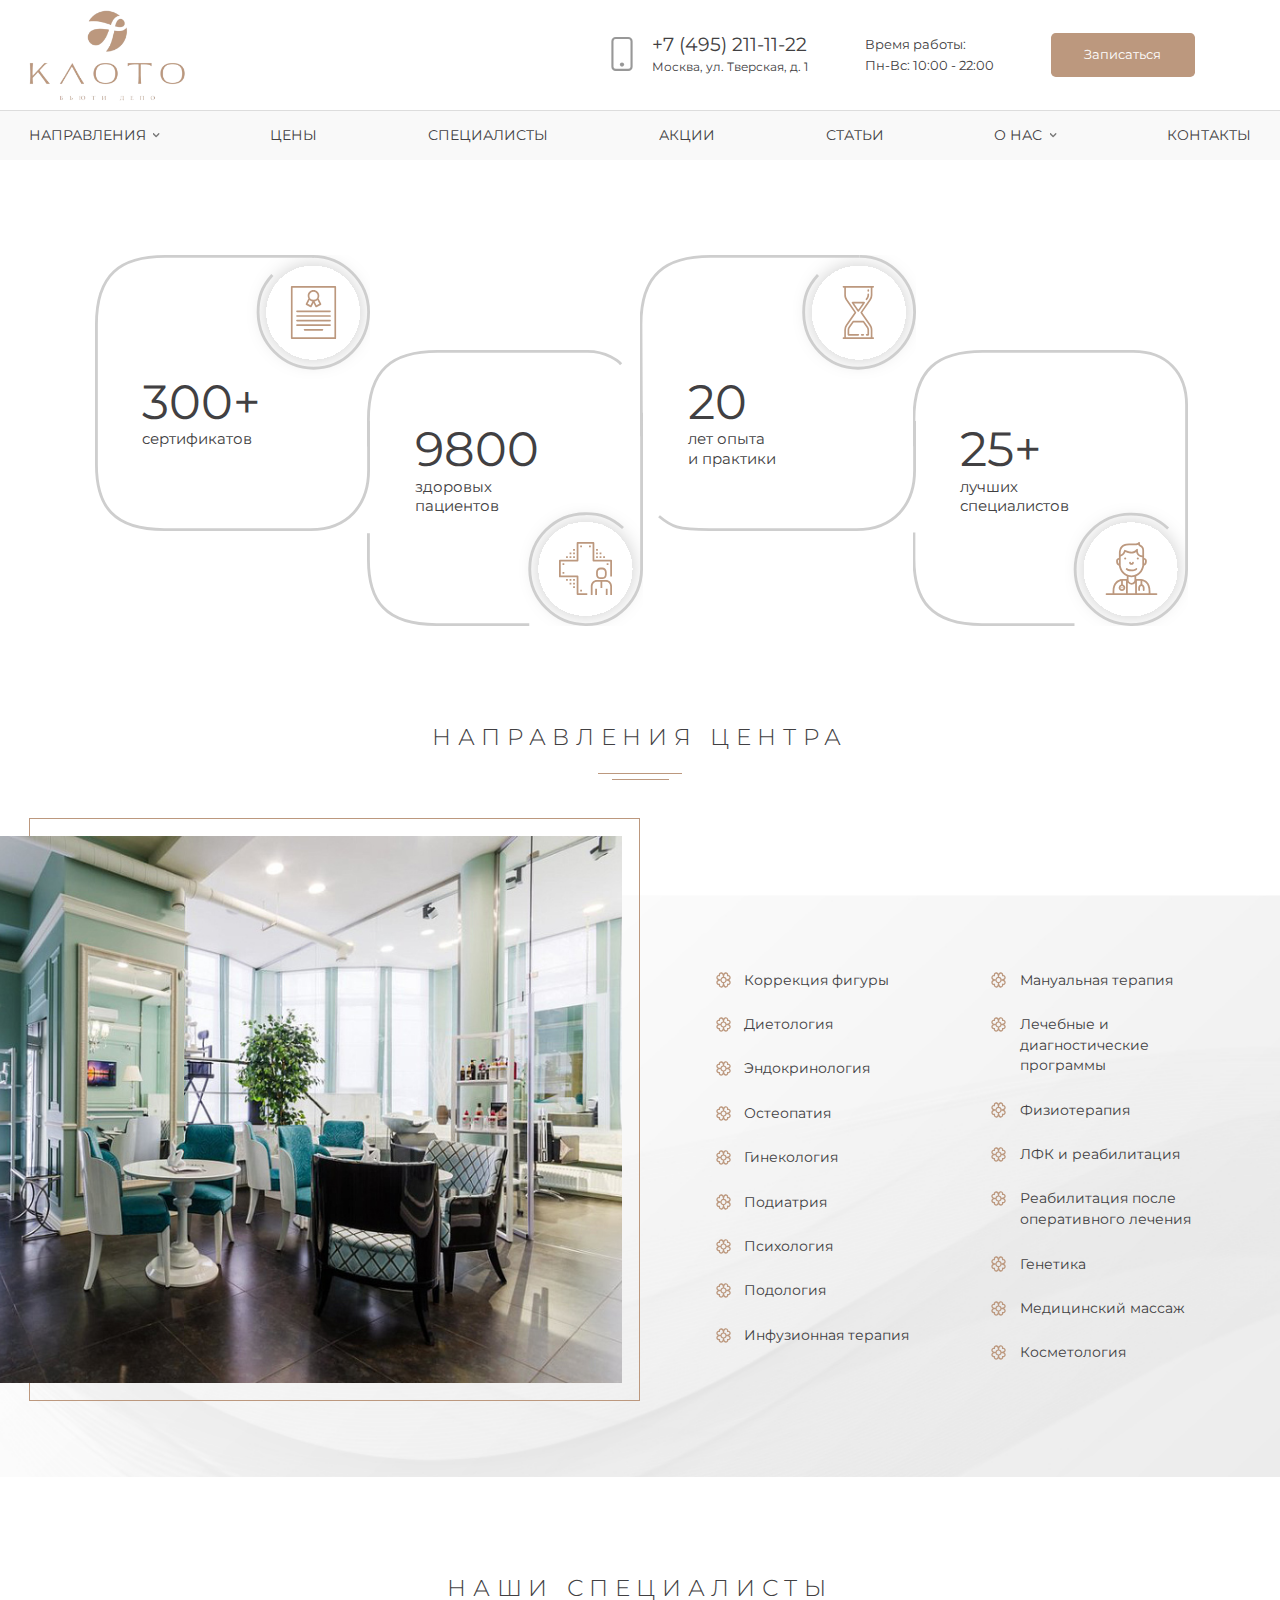
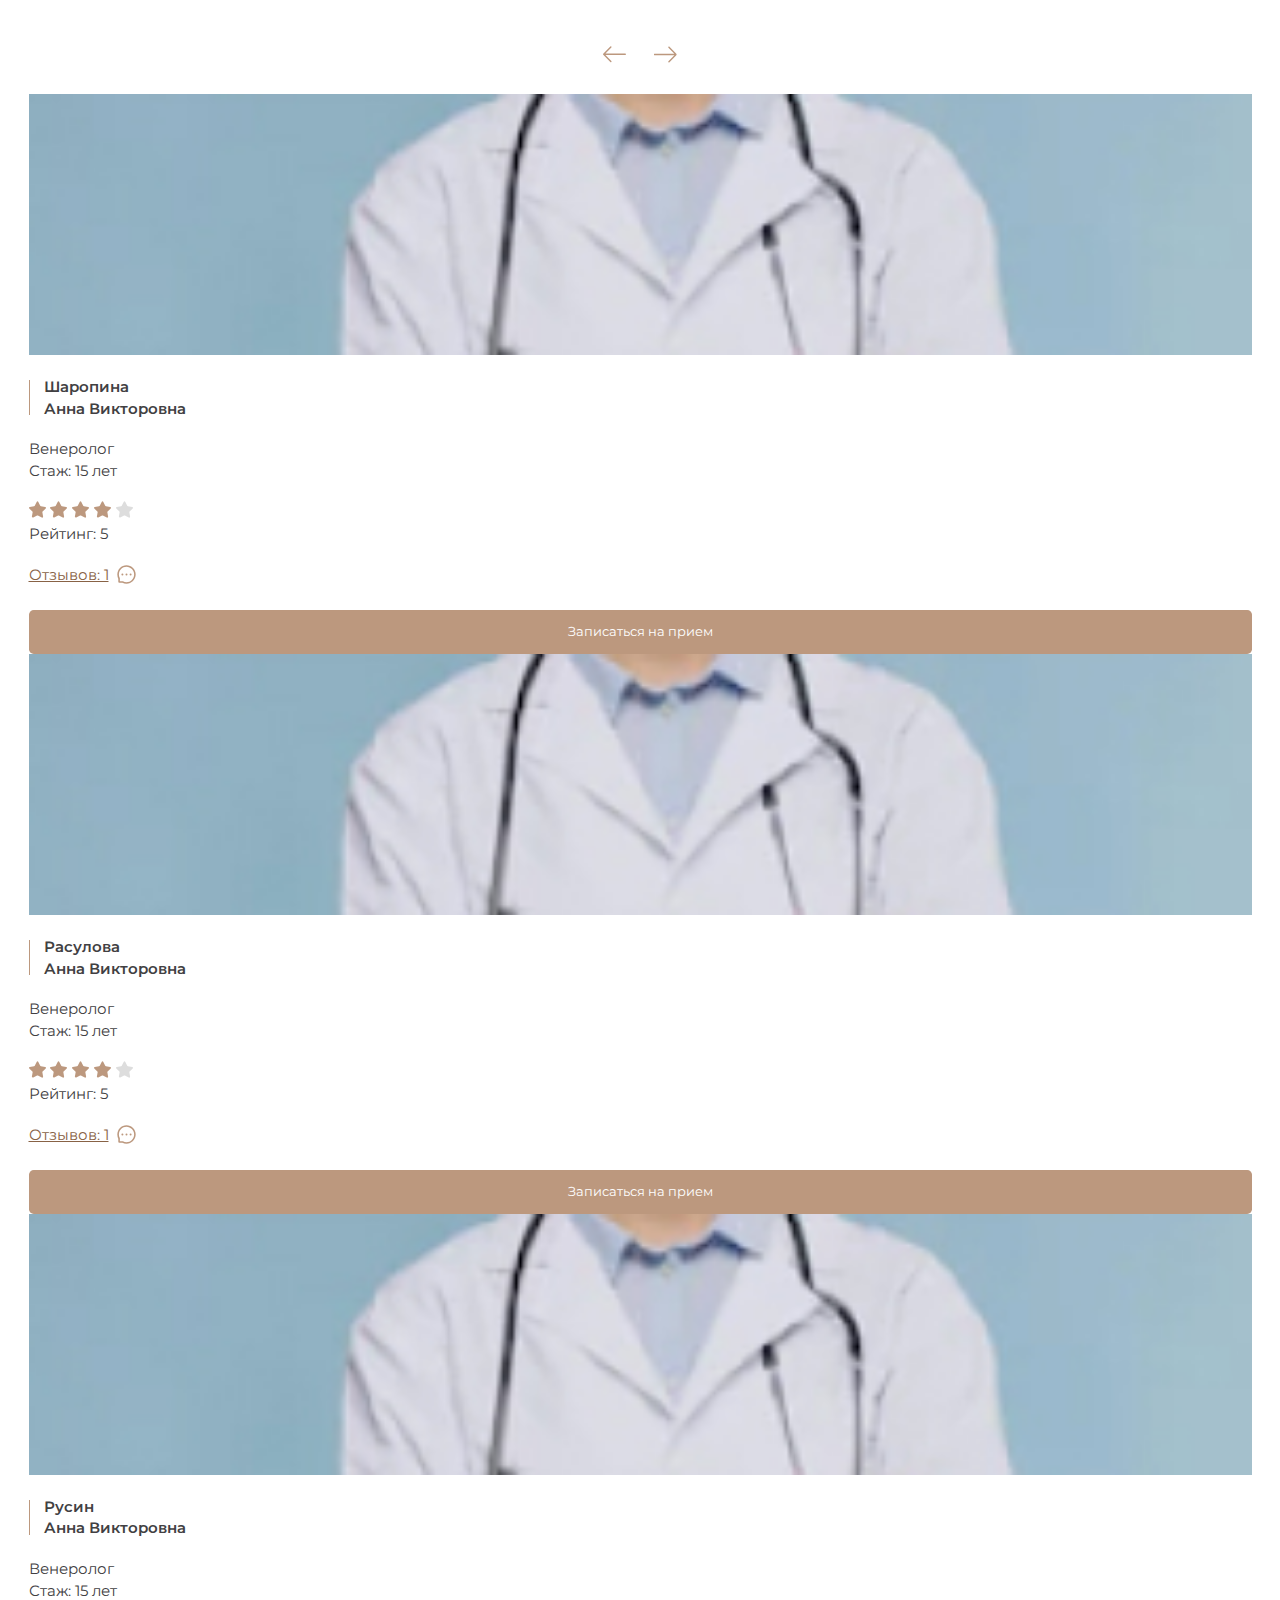
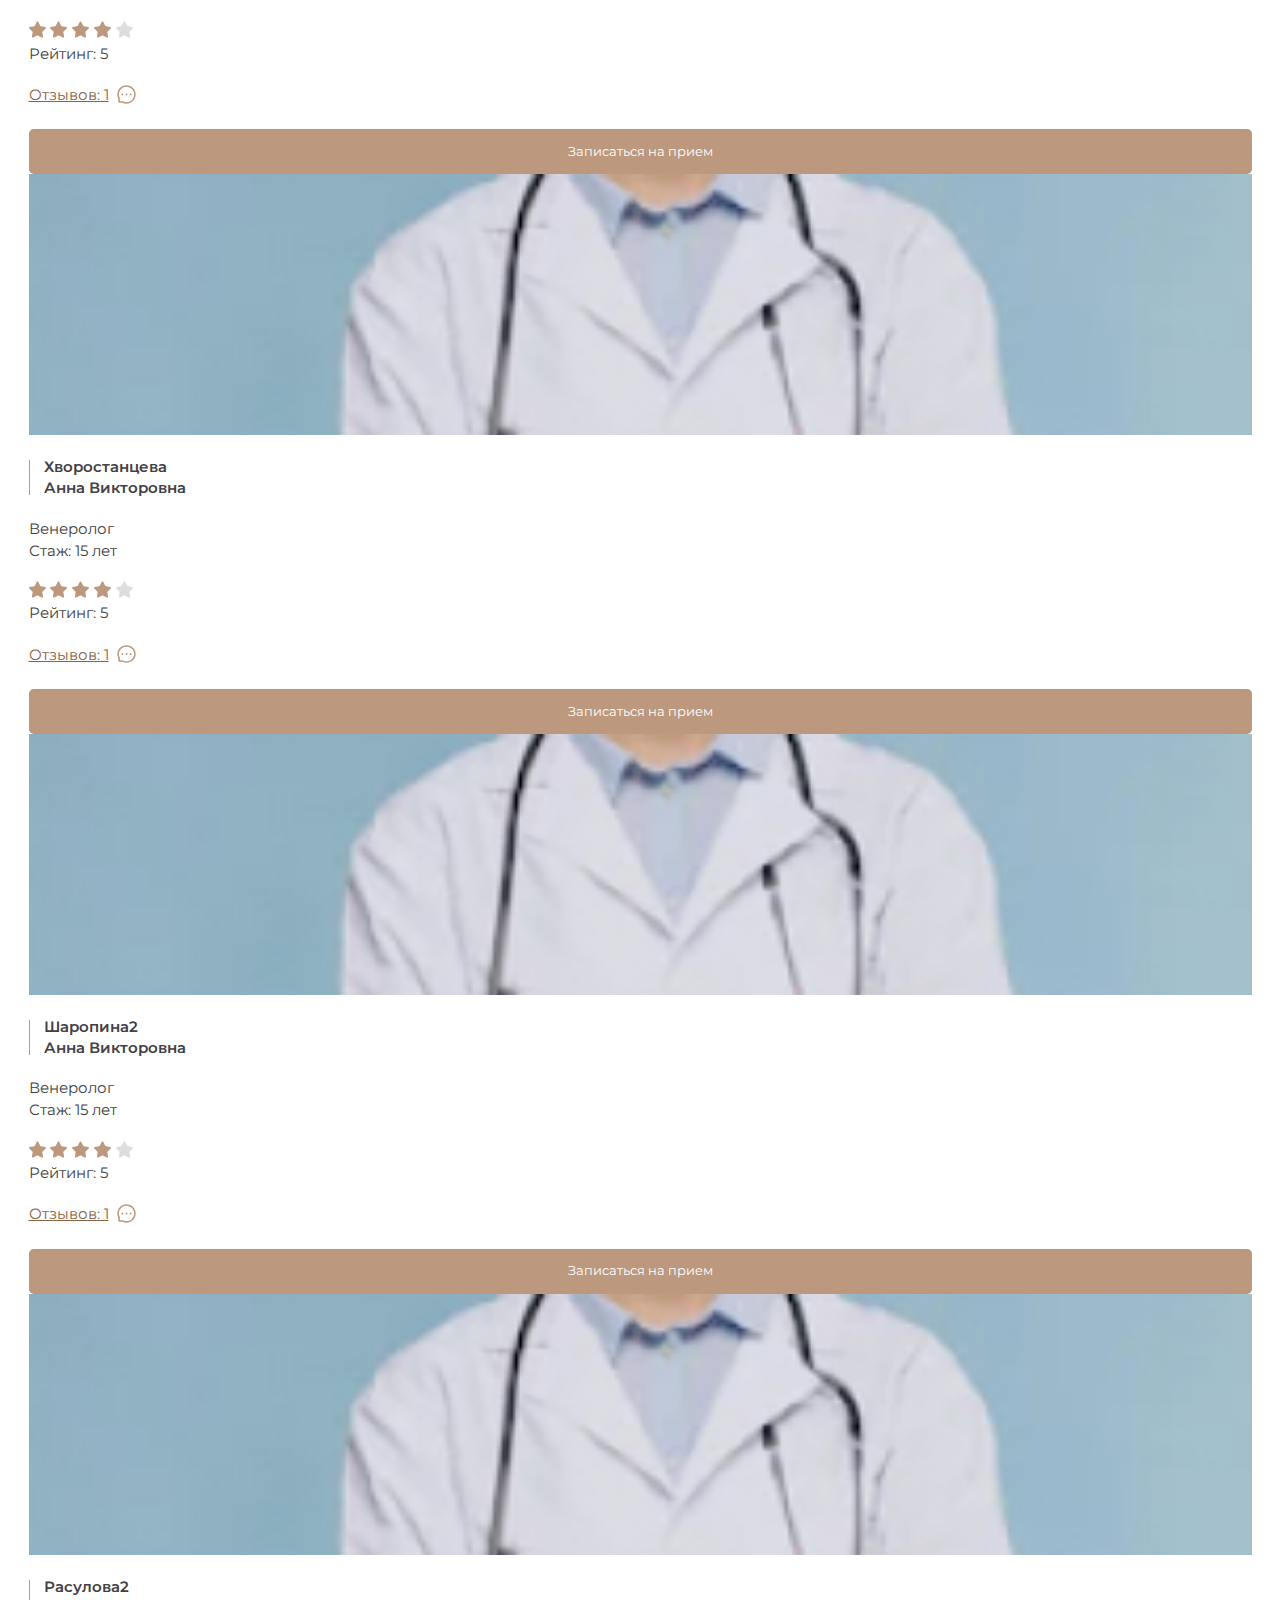
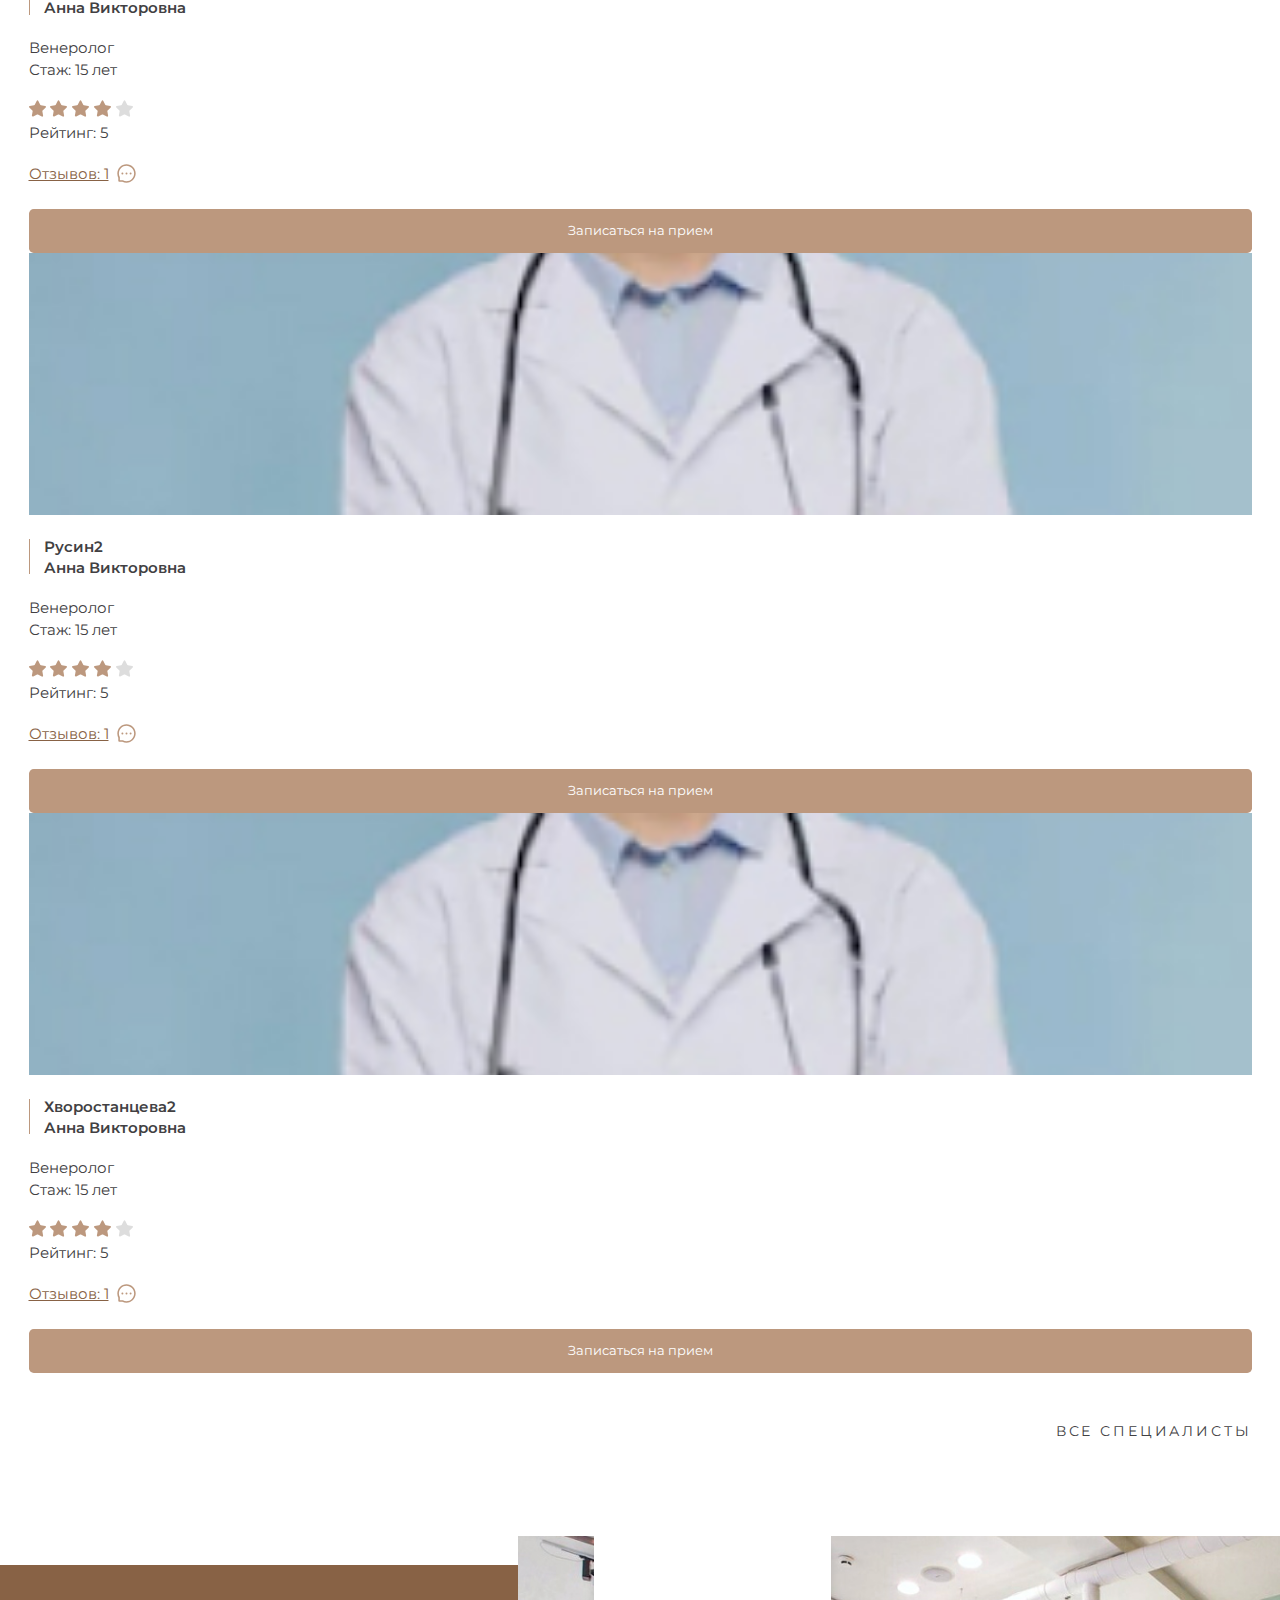
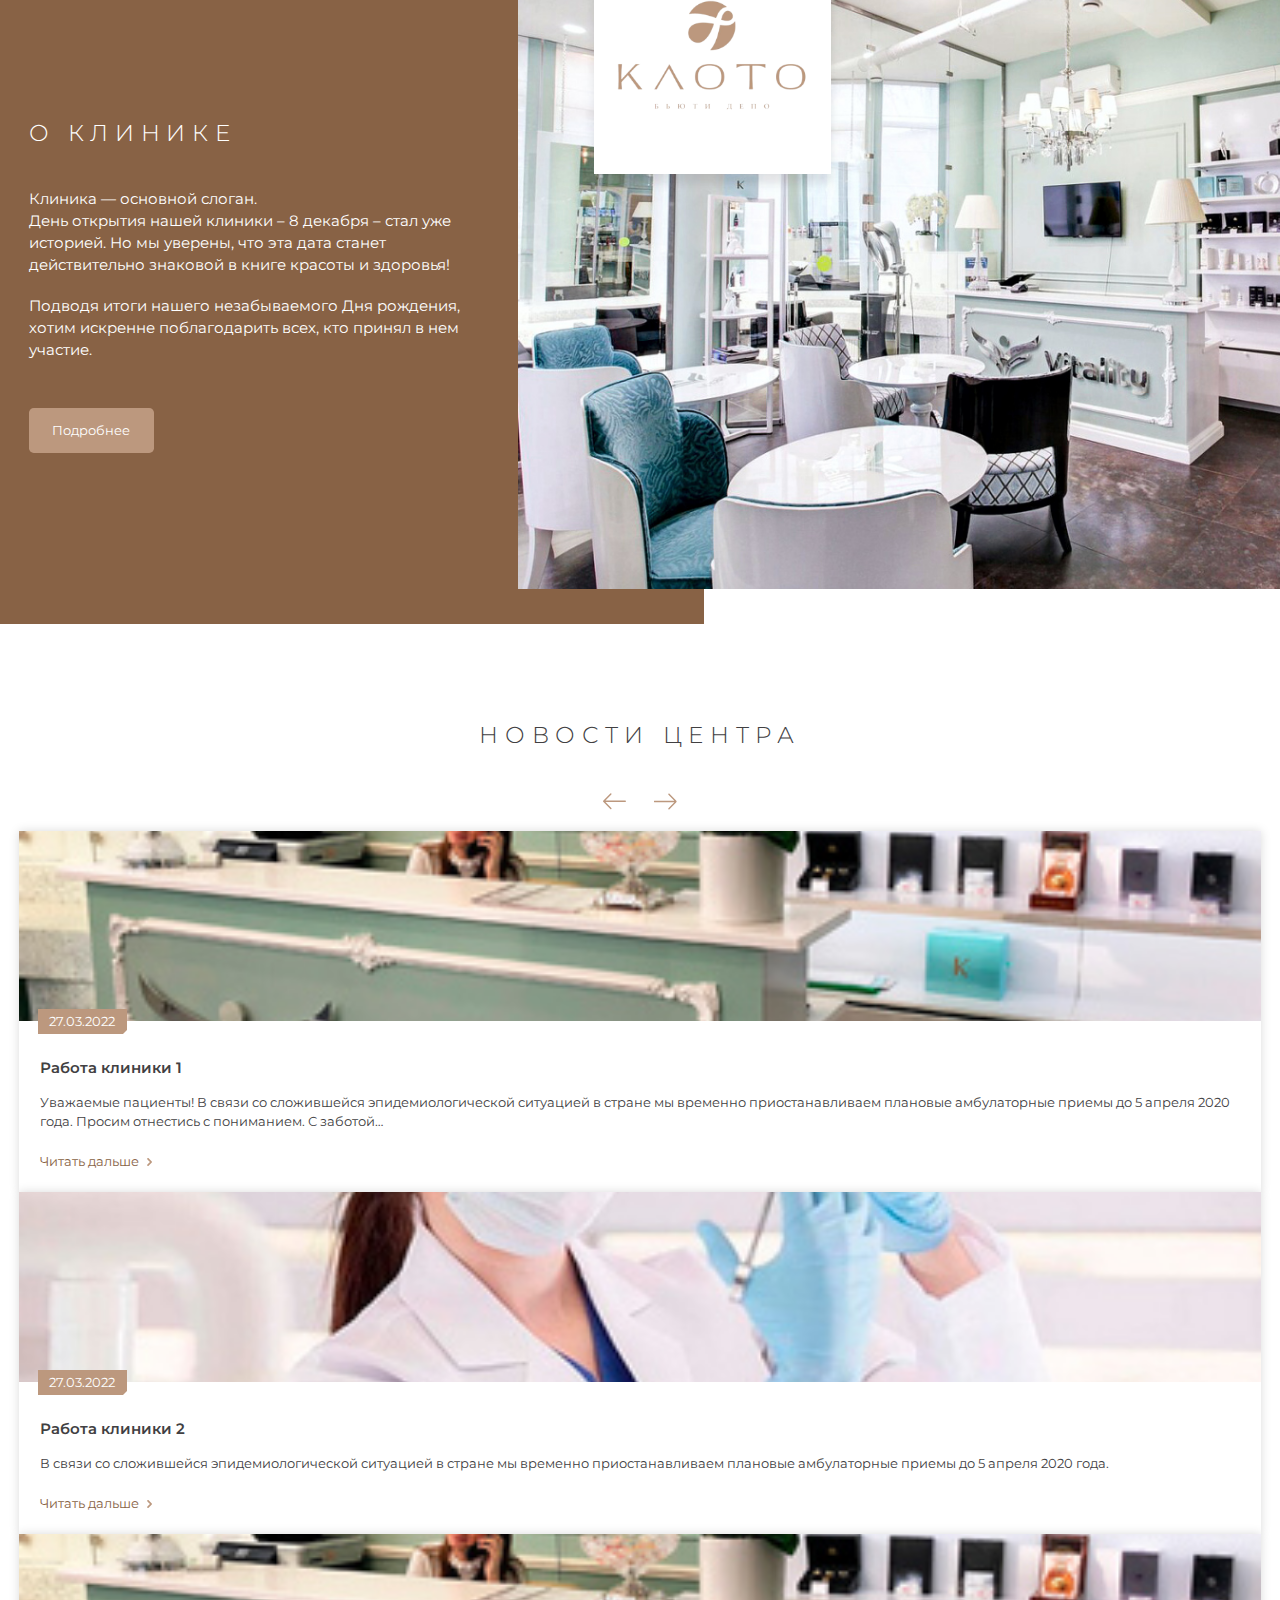
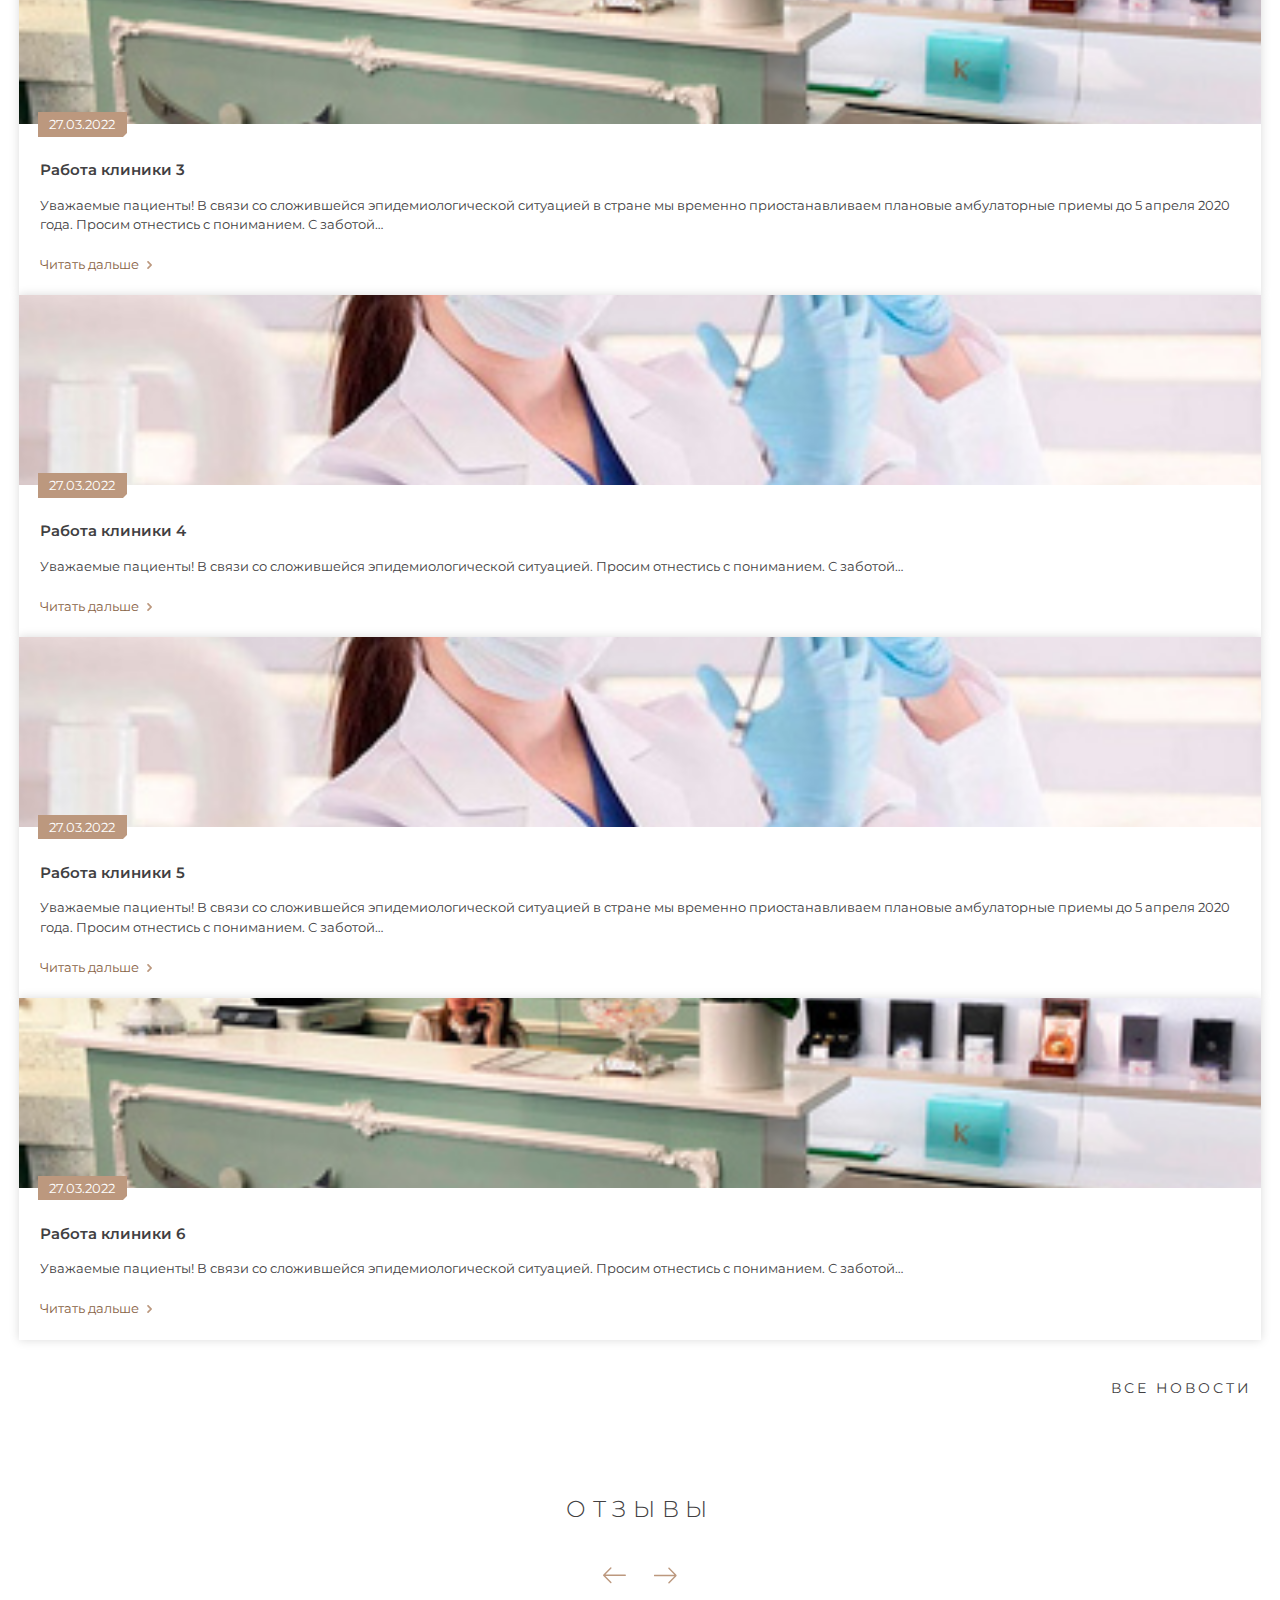
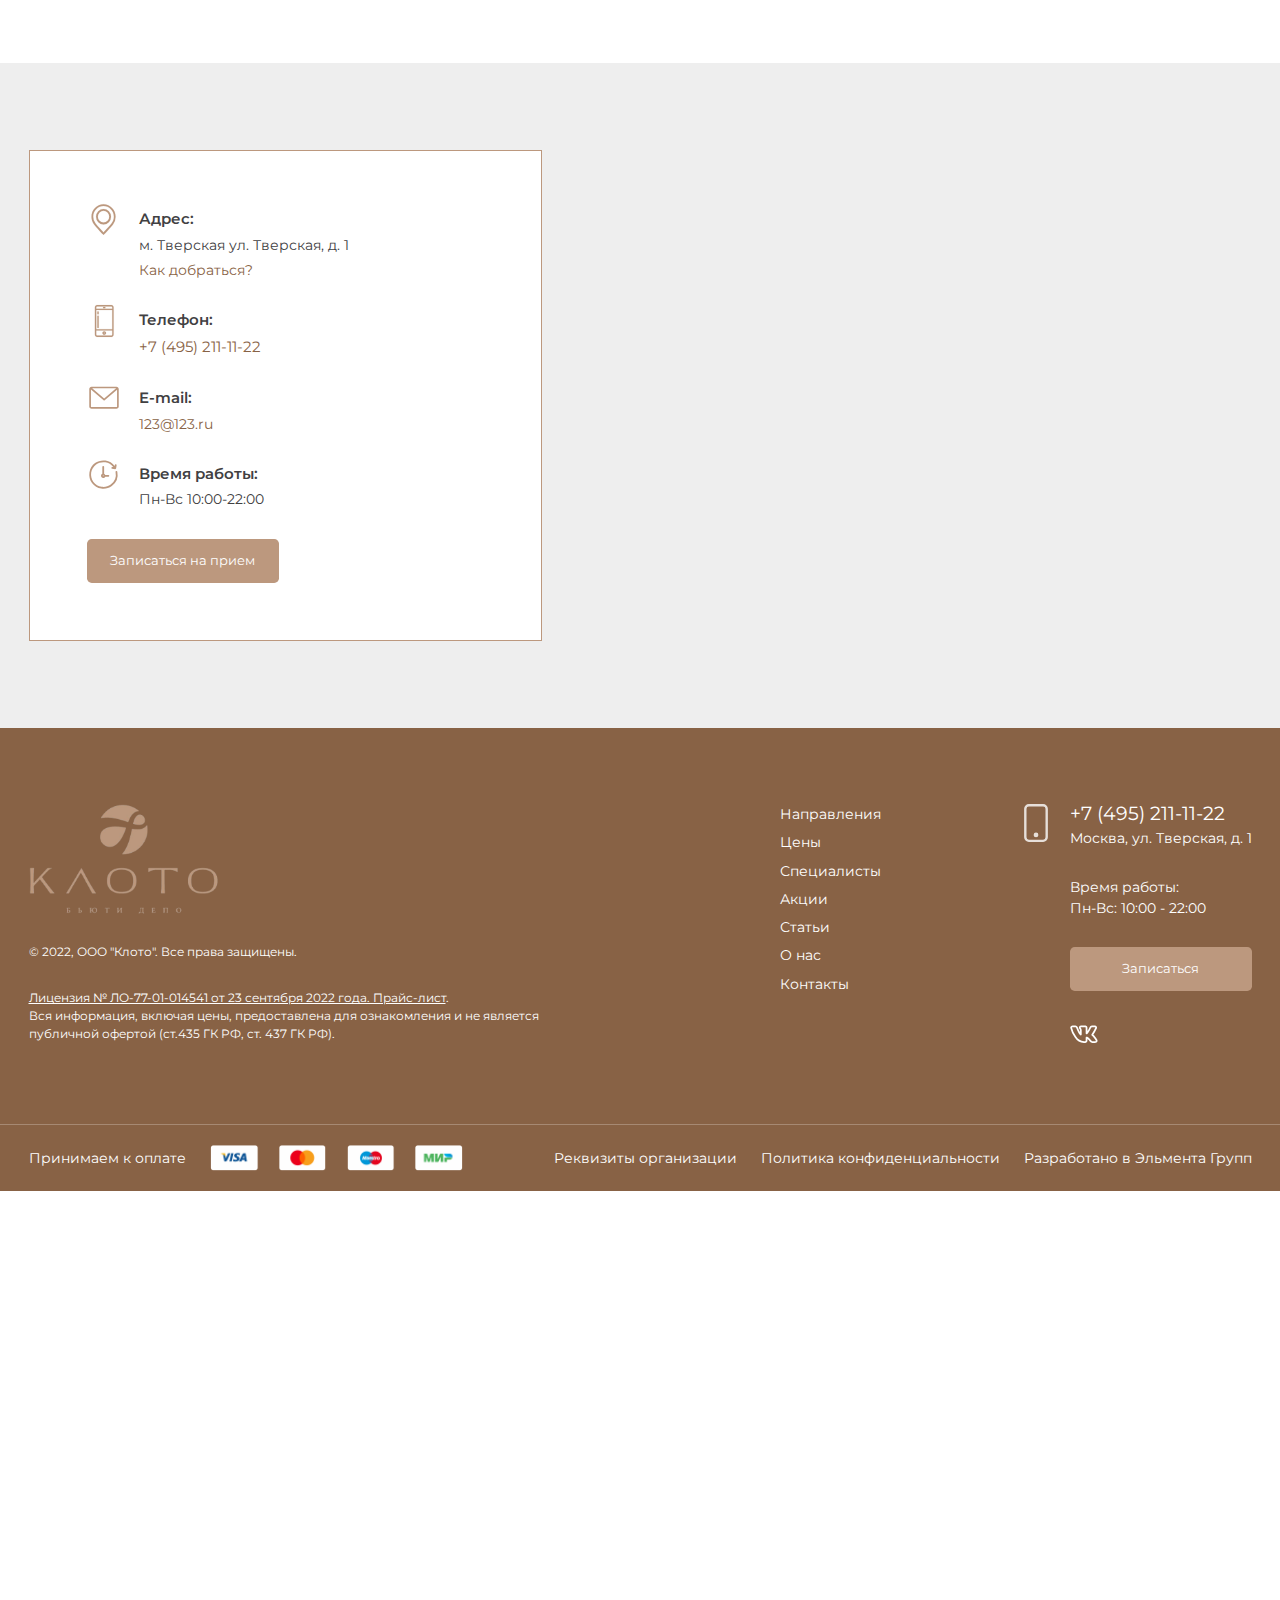
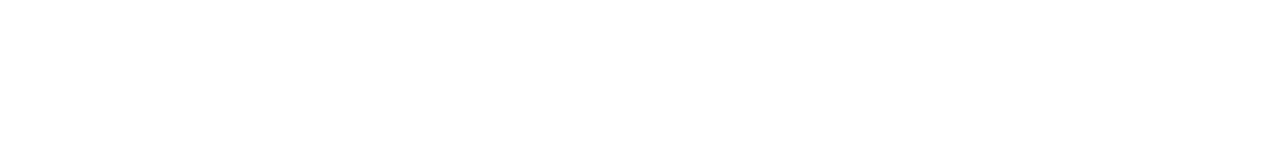
==== public/index.htm @ b140eaf2 "first commit" ====
<!DOCTYPE html>
<html lang="ru">
    <head>
        <meta charset="utf-8">
        <title>Title</title>
        <meta name="viewport" content="width=device-width, initial-scale=1.0">

        <link rel="preconnect" href="https://fonts.googleapis.com">
        <link rel="preconnect" href="https://fonts.gstatic.com" crossorigin>
        <link href="https://fonts.googleapis.com/css2?family=Montserrat:wght@300;400;500;600;700&display=swap" rel="stylesheet">

        <link rel="stylesheet" href="./css/all.css">
    </head>
    <body>


        <div class="header-block">
            <div class="container inner">
                <a href="/" class="logo">
                    <img src="./img/logo.png" alt="">
                </a>
                <div class="contacts">
                    <div class="item phone-address">
                        <div class="item-inner">
                            <div class="phone">
                                <a href="tel:+74952111122">+7 (495) 211-11-22</a>
                            </div>
                            <div class="address">Москва, ул. Тверская, д. 1</div>
                        </div>
                    </div>
                    <div class="item work-time">
                        <div class="name">Время работы:</div>
                        <div class="value">Пн-Вс: 10:00 - 22:00</div>
                    </div>
                    <div class="item order">
                        <a href="#" data-modal-link="order-form">Записаться</a>
                    </div>

                    <div class="only-mobile">
                        <a href="#" class="mobile-menu-link" data-mobile-menu-toggle>
                            <span></span>
                            <span></span>
                            <span></span>
                        </a>
                    </div>
                </div>
            </div>
        </div>


        <div class="only-mobile">
            <div class="mobile-menu">
                <a href="#" class="close" data-mobile-menu-toggle>
                    <span class="i i-close"></span>
                </a>
                <a href="#" class="logo">
                    <img src="./img/logo.png" alt="">
                </a>
                <div class="menu">
                    <ul>
                        <li class="has-dropdown">
                            <a href="#">Направления</a>
                            <ul class="services">
                                <li><a href="#">Коррекция фигуры</a></li>
                                <li><a href="#">Диетология</a></li>
                                <li><a href="#">Эндокринология</a></li>
                                <li><a href="#">Остеопатия</a></li>
                                <li><a href="#">Гинекология</a></li>
                                <li><a href="#">Подиатрия</a></li>
                                <li><a href="#">Психология</a></li>
                                <li><a href="#">Подология</a></li>
                                <li><a href="#">Инфузионная терапия</a></li>
                                <li><a href="#">Мануальная терапия</a></li>
                                <li><a href="#">Лечебные и диагностические программы</a></li>
                                <li><a href="#">Физиотерапия</a></li>
                                <li><a href="#">ЛФК и реабилитация</a></li>
                                <li><a href="#">Реабилитация после оперативного лечения</a></li>
                                <li><a href="#">Генетика</a></li>
                                <li><a href="#">Медицинский массаж</a></li>
                                <li><a href="#">Косметология</a></li>
                            </ul>
                        </li>
                        <li><a href="#">Цены</a></li>
                        <li><a href="#">Специалисты</a></li>
                        <li><a href="#">Акции</a></li>
                        <li><a href="#">Статьи</a></li>
                        <li class="has-dropdown">
                            <a href="#">О нас</a>
                            <ul>
                                <li><a href="#">Новости</a></li>
                                <li><a href="#">Отзывы</a></li>
                            </ul>
                        </li>
                        <li><a href="#">Контакты</a></li>
                    </ul>
                </div>
                <div class="contacts">
                    <div class="item phone-address">
                        <div class="item-inner">
                            <div class="phone">
                                <a href="tel:+74952111122">+7 (495) 211-11-22</a>
                            </div>
                            <div class="address">Москва, ул. Тверская, д. 1</div>
                        </div>
                    </div>
                    <div class="item work-time">
                        <div class="name">Время работы:</div>
                        <div class="value">Пн-Вс: 10:00 - 22:00</div>
                    </div>
                </div>
            </div>
        </div>


        <div class="menu-block">
            <div class="container inner">
                <div class="menu">
                    <ul>
                        <li class="has-dropdown">
                            <a href="#">Направления</a>
                            <ul class="services">
                                <li><a href="#">Коррекция фигуры</a></li>
                                <li><a href="#">Диетология</a></li>
                                <li><a href="#">Эндокринология</a></li>
                                <li><a href="#">Остеопатия</a></li>
                                <li><a href="#">Гинекология</a></li>
                                <li><a href="#">Подиатрия</a></li>
                                <li><a href="#">Психология</a></li>
                                <li><a href="#">Подология</a></li>
                                <li><a href="#">Инфузионная терапия</a></li>
                                <li><a href="#">Мануальная терапия</a></li>
                                <li><a href="#">Лечебные и диагностические программы</a></li>
                                <li><a href="#">Физиотерапия</a></li>
                                <li><a href="#">ЛФК и реабилитация</a></li>
                                <li><a href="#">Реабилитация после оперативного лечения</a></li>
                                <li><a href="#">Генетика</a></li>
                                <li><a href="#">Медицинский массаж</a></li>
                                <li><a href="#">Косметология</a></li>
                            </ul>
                        </li>
                        <li><a href="#">Цены</a></li>
                        <li><a href="#">Специалисты</a></li>
                        <li><a href="#">Акции</a></li>
                        <li><a href="#">Статьи</a></li>
                        <li class="has-dropdown">
                            <a href="#">О нас</a>
                            <ul>
                                <li><a href="#">Новости</a></li>
                                <li><a href="#">Отзывы</a></li>
                            </ul>
                        </li>
                        <li><a href="#">Контакты</a></li>
                    </ul>
                </div>
            </div>
        </div>


        <div class="slider-block">
            <div class="owl-carousel">
                <div class="item">
                    <div class="inner container">
                        <div class="info">
                            <div class="name">Остеопатия - путь к здоровью</div>
                            <div class="text">
                                В нашей клинике работают опытные остеопаты, которые помогут вам вновь обрести здоровье.
                            </div>
                            <div class="more">
                                <a href="#" class="button">Подробнее</a>
                            </div>
                        </div>
                    </div>
                    <div class="img">
                        <img src="./img/slide1.jpg" alt="">
                    </div>
                </div>
                <div class="item">
                    <div class="inner container">
                        <div class="info">
                            <div class="name">Detox</div>
                            <div class="text">
                                Мы используем новые техники и методики, чтобы восстановить естественные
                                способности кожи к регенерации, устранить признаки старения или удалить излишки
                                жира без операции.
                            </div>
                            <div class="more">
                                <a href="#" class="button">Подробнее</a>
                            </div>
                        </div>
                    </div>
                    <div class="img">
                        <img src="./img/slide2.jpg" alt="">
                    </div>
                </div>
                <div class="item">
                    <div class="inner container">
                        <div class="info">
                            <div class="name">Подология</div>
                            <div class="text">
                                Специалисты-подологи Vitality обладают фундаментальными знаниями анатомии и
                                физиологии стопы, владеют аппаратными, ортопедическими и медикаментозными
                                методиками и способны не только объяснить причину заболевания, но и
                                эффективно избавить от него.
                            </div>
                            <div class="more">
                                <a href="#" class="button">Подробнее</a>
                            </div>
                        </div>
                    </div>
                    <div class="img">
                        <img src="./img/slide3.jpg" alt="">
                    </div>
                </div>
            </div>
        </div>


        <div class="statistic-block block">
            <div class="inner container">
                <div class="items">
                    <div class="item">
                        <div class="icon">
                            <div class="i i-certificate"></div>
                        </div>
                        <div class="info">
                            <div class="value">300+</div>
                            <div class="name">cертификатов</div>
                        </div>
                    </div>
                    <div class="item">
                        <div class="icon">
                            <div class="i i-health"></div>
                        </div>
                        <div class="info">
                            <div class="value">9800</div>
                            <div class="name">здоровых<br>пациентов</div>
                        </div>
                    </div>
                    <div class="item">
                        <div class="icon">
                            <div class="i i-clock"></div>
                        </div>
                        <div class="info">
                            <div class="value">20</div>
                            <div class="name">лет опыта<br>и практики</div>
                        </div>
                    </div>
                    <div class="item">
                        <div class="icon">
                            <div class="i i-doctor"></div>
                        </div>
                        <div class="info">
                            <div class="value">25+</div>
                            <div class="name">лучших<br>специалистов</div>
                        </div>
                    </div>
                </div>
            </div>
        </div>


        <div class="directions-block block">
            <div class="container">
                <div class="block-title">НАПРАВЛЕНИЯ ЦЕНТРА</div>
            </div>
            <div class="block-content">
                <div class="container inner">
                    <div class="img">
                        <img src="./img/directions.jpg" alt="">
                    </div>
                    <div class="items">
                        <ul class="ul-list-directions">
                            <li><a href="#">Коррекция фигуры</a></li>
                            <li><a href="#">Диетология</a></li>
                            <li><a href="#">Эндокринология</a></li>
                            <li><a href="#">Остеопатия</a></li>
                            <li><a href="#">Гинекология</a></li>
                            <li><a href="#">Подиатрия</a></li>
                            <li><a href="#">Психология</a></li>
                            <li><a href="#">Подология</a></li>
                            <li><a href="#">Инфузионная терапия</a></li>
                            <li><a href="#">Мануальная терапия</a></li>
                            <li><a href="#">Лечебные и диагностические программы</a></li>
                            <li><a href="#">Физиотерапия</a></li>
                            <li><a href="#">ЛФК и реабилитация</a></li>
                            <li><a href="#">Реабилитация после оперативного лечения</a></li>
                            <li><a href="#">Генетика</a></li>
                            <li><a href="#">Медицинский массаж</a></li>
                            <li><a href="#">Косметология</a></li>
                        </ul>
                    </div>
                </div>
            </div>
        </div>


        <div class="doctors-block block" data-block>
            <div class="container">
                <div class="block-title no-lines">НАШИ СПЕЦИАЛИСТЫ</div>

                <div class="carousel-nav">
                    <a href="#" class="prev"></a>
                    <a href="#" class="next"></a>
                </div>

                <div class="doctors-grid owl-carousel">
                    <div class="doctors-grid-item">
                        <div class="img">
                            <img src="./img/doctor.jpg" alt="">
                        </div>
                        <div class="name">
                            <a href="#">
                                Шаропина <br>
                                Анна Викторовна
                            </a>
                        </div>
                        <div class="work">Венеролог</div>
                        <div class="experience">Стаж: 15 лет</div>
                        <div class="stars">
                            <div class="i i-star"></div>
                            <div class="i i-star"></div>
                            <div class="i i-star"></div>
                            <div class="i i-star"></div>
                            <div class="i i-star-grey"></div>
                        </div>
                        <div class="rating">Рейтинг: 5</div>
                        <div class="reviews">
                            <a href="#">Отзывов: 1</a>
                        </div>
                        <div class="order">
                            <a href="#"
                               class="button"
                               data-modal-link="order-form"
                            >Записаться на прием</a>
                        </div>
                    </div>
                    <div class="doctors-grid-item">
                        <div class="img">
                            <img src="./img/doctor.jpg" alt="">
                        </div>
                        <div class="name">
                            <a href="#">
                                Расулова <br>
                                Анна Викторовна
                            </a>
                        </div>
                        <div class="work">Венеролог</div>
                        <div class="experience">Стаж: 15 лет</div>
                        <div class="stars">
                            <div class="i i-star"></div>
                            <div class="i i-star"></div>
                            <div class="i i-star"></div>
                            <div class="i i-star"></div>
                            <div class="i i-star-grey"></div>
                        </div>
                        <div class="rating">Рейтинг: 5</div>
                        <div class="reviews">
                            <a href="#">Отзывов: 1</a>
                        </div>
                        <div class="order">
                            <a href="#"
                               class="button"
                               data-modal-link="order-form"
                            >Записаться на прием</a>
                        </div>
                    </div>
                    <div class="doctors-grid-item">
                        <div class="img">
                            <img src="./img/doctor.jpg" alt="">
                        </div>
                        <div class="name">
                            <a href="#">
                                Русин <br>
                                Анна Викторовна
                            </a>
                        </div>
                        <div class="work">Венеролог</div>
                        <div class="experience">Стаж: 15 лет</div>
                        <div class="stars">
                            <div class="i i-star"></div>
                            <div class="i i-star"></div>
                            <div class="i i-star"></div>
                            <div class="i i-star"></div>
                            <div class="i i-star-grey"></div>
                        </div>
                        <div class="rating">Рейтинг: 5</div>
                        <div class="reviews">
                            <a href="#">Отзывов: 1</a>
                        </div>
                        <div class="order">
                            <a href="#"
                               class="button"
                               data-modal-link="order-form"
                            >Записаться на прием</a>
                        </div>
                    </div>
                    <div class="doctors-grid-item">
                        <div class="img">
                            <img src="./img/doctor.jpg" alt="">
                        </div>
                        <div class="name">
                            <a href="#">
                                Хворостанцева <br>
                                Анна Викторовна
                            </a>
                        </div>
                        <div class="work">Венеролог</div>
                        <div class="experience">Стаж: 15 лет</div>
                        <div class="stars">
                            <div class="i i-star"></div>
                            <div class="i i-star"></div>
                            <div class="i i-star"></div>
                            <div class="i i-star"></div>
                            <div class="i i-star-grey"></div>
                        </div>
                        <div class="rating">Рейтинг: 5</div>
                        <div class="reviews">
                            <a href="#">Отзывов: 1</a>
                        </div>
                        <div class="order">
                            <a href="#"
                               class="button"
                               data-modal-link="order-form"
                            >Записаться на прием</a>
                        </div>
                    </div>
                    <div class="doctors-grid-item">
                        <div class="img">
                            <img src="./img/doctor.jpg" alt="">
                        </div>
                        <div class="name">
                            <a href="#">
                                Шаропина2 <br>
                                Анна Викторовна
                            </a>
                        </div>
                        <div class="work">Венеролог</div>
                        <div class="experience">Стаж: 15 лет</div>
                        <div class="stars">
                            <div class="i i-star"></div>
                            <div class="i i-star"></div>
                            <div class="i i-star"></div>
                            <div class="i i-star"></div>
                            <div class="i i-star-grey"></div>
                        </div>
                        <div class="rating">Рейтинг: 5</div>
                        <div class="reviews">
                            <a href="#">Отзывов: 1</a>
                        </div>
                        <div class="order">
                            <a href="#"
                               class="button"
                               data-modal-link="order-form"
                            >Записаться на прием</a>
                        </div>
                    </div>
                    <div class="doctors-grid-item">
                        <div class="img">
                            <img src="./img/doctor.jpg" alt="">
                        </div>
                        <div class="name">
                            <a href="#">
                                Расулова2 <br>
                                Анна Викторовна
                            </a>
                        </div>
                        <div class="work">Венеролог</div>
                        <div class="experience">Стаж: 15 лет</div>
                        <div class="stars">
                            <div class="i i-star"></div>
                            <div class="i i-star"></div>
                            <div class="i i-star"></div>
                            <div class="i i-star"></div>
                            <div class="i i-star-grey"></div>
                        </div>
                        <div class="rating">Рейтинг: 5</div>
                        <div class="reviews">
                            <a href="#">Отзывов: 1</a>
                        </div>
                        <div class="order">
                            <a href="#"
                               class="button"
                               data-modal-link="order-form"
                            >Записаться на прием</a>
                        </div>
                    </div>
                    <div class="doctors-grid-item">
                        <div class="img">
                            <img src="./img/doctor.jpg" alt="">
                        </div>
                        <div class="name">
                            <a href="#">
                                Русин2 <br>
                                Анна Викторовна
                            </a>
                        </div>
                        <div class="work">Венеролог</div>
                        <div class="experience">Стаж: 15 лет</div>
                        <div class="stars">
                            <div class="i i-star"></div>
                            <div class="i i-star"></div>
                            <div class="i i-star"></div>
                            <div class="i i-star"></div>
                            <div class="i i-star-grey"></div>
                        </div>
                        <div class="rating">Рейтинг: 5</div>
                        <div class="reviews">
                            <a href="#">Отзывов: 1</a>
                        </div>
                        <div class="order">
                            <a href="#"
                               class="button"
                               data-modal-link="order-form"
                            >Записаться на прием</a>
                        </div>
                    </div>
                    <div class="doctors-grid-item">
                        <div class="img">
                            <img src="./img/doctor.jpg" alt="">
                        </div>
                        <div class="name">
                            <a href="#">
                                Хворостанцева2 <br>
                                Анна Викторовна
                            </a>
                        </div>
                        <div class="work">Венеролог</div>
                        <div class="experience">Стаж: 15 лет</div>
                        <div class="stars">
                            <div class="i i-star"></div>
                            <div class="i i-star"></div>
                            <div class="i i-star"></div>
                            <div class="i i-star"></div>
                            <div class="i i-star-grey"></div>
                        </div>
                        <div class="rating">Рейтинг: 5</div>
                        <div class="reviews">
                            <a href="#">Отзывов: 1</a>
                        </div>
                        <div class="order">
                            <a href="#"
                               class="button"
                               data-modal-link="order-form"
                            >Записаться на прием</a>
                        </div>
                    </div>
                </div>

                <div class="block-all">
                    <a href="#">ВСЕ СПЕЦИАЛИСТЫ</a>
                </div>
            </div>
        </div>


        <div class="about-block block">
            <div class="container inner">
                <div class="info">
                    <div class="block-title no-lines">О КЛИНИКЕ</div>
                    <div class="text">
                        <p>
                            Клиника — основной слоган. <br>
                            День открытия нашей клиники – 8 декабря – стал уже историей. Но мы уверены,
                            что эта дата станет действительно знаковой в книге красоты и здоровья!
                        </p>
                        <p>
                            Подводя итоги нашего незабываемого Дня рождения, хотим искренне
                            поблагодарить всех, кто принял в нем участие.
                        </p>
                    </div>
                    <div class="order flex">
                        <a href="#" class="button" data-modal-link="order-form">Подробнее</a>
                    </div>
                </div>
                <div class="right">
                    <div class="logo">
                        <img src="./img/logo.png" alt="">
                    </div>
                    <div class="img">
                        <img src="./img/about.jpg" alt="">
                    </div>
                </div>
            </div>
        </div>


        <div class="news-block block" data-block>
            <div class="container">
                <div class="block-title no-lines">НОВОСТИ ЦЕНТРА</div>
                <div class="carousel-nav">
                    <a href="#" class="prev"></a>
                    <a href="#" class="next"></a>
                </div>
                <div class="carousel">
                    <div class="news-grid owl-carousel">
                        <div class="news-grid-item">
                            <div class="img">
                                <img src="./img/news1.jpg" alt="">
                            </div>
                            <div class="info">
                                <div class="date">27.03.2022</div>
                                <div class="name">
                                    <a href="#">Работа клиники 1</a>
                                </div>
                                <div class="text">
                                    Уважаемые пациенты! В связи со сложившейся эпидемиологической ситуацией в стране мы временно приостанавливаем плановые амбулаторные приемы до 5
                                    апреля 2020 года. Просим отнестись с пониманием. С заботой…
                                </div>
                            </div>
                            <div class="more">
                                <a href="#">
                                    <span>Читать дальше</span>
                                </a>
                            </div>
                        </div>
                        <div class="news-grid-item">
                            <div class="img">
                                <img src="./img/news2.jpg" alt="">
                            </div>
                            <div class="info">
                                <div class="date">27.03.2022</div>
                                <div class="name">
                                    <a href="#">Работа клиники 2</a>
                                </div>
                                <div class="text">
                                    В связи со сложившейся эпидемиологической ситуацией в стране мы временно приостанавливаем плановые амбулаторные приемы до 5 апреля 2020 года.
                                </div>
                            </div>
                            <div class="more">
                                <a href="#">
                                    <span>Читать дальше</span>
                                </a>
                            </div>
                        </div>
                        <div class="news-grid-item">
                            <div class="img">
                                <img src="./img/news1.jpg" alt="">
                            </div>
                            <div class="info">
                                <div class="date">27.03.2022</div>
                                <div class="name">
                                    <a href="#">Работа клиники 3</a>
                                </div>
                                <div class="text">
                                    Уважаемые пациенты! В связи со сложившейся эпидемиологической ситуацией в стране мы временно приостанавливаем плановые амбулаторные приемы до 5
                                    апреля 2020 года. Просим отнестись с пониманием. С заботой…
                                </div>
                            </div>
                            <div class="more">
                                <a href="#">
                                    <span>Читать дальше</span>
                                </a>
                            </div>
                        </div>
                        <div class="news-grid-item">
                            <div class="img">
                                <img src="./img/news2.jpg" alt="">
                            </div>
                            <div class="info">
                                <div class="date">27.03.2022</div>
                                <div class="name">
                                    <a href="#">Работа клиники 4</a>
                                </div>
                                <div class="text">
                                    Уважаемые пациенты! В связи со сложившейся эпидемиологической ситуацией. Просим отнестись с пониманием. С заботой…
                                </div>
                            </div>
                            <div class="more">
                                <a href="#">
                                    <span>Читать дальше</span>
                                </a>
                            </div>
                        </div>
                        <div class="news-grid-item">
                            <div class="img">
                                <img src="./img/news2.jpg" alt="">
                            </div>
                            <div class="info">
                                <div class="date">27.03.2022</div>
                                <div class="name">
                                    <a href="#">Работа клиники 5</a>
                                </div>
                                <div class="text">
                                    Уважаемые пациенты! В связи со сложившейся эпидемиологической ситуацией в стране мы временно приостанавливаем плановые амбулаторные приемы до 5
                                    апреля 2020 года. Просим отнестись с пониманием. С заботой…
                                </div>
                            </div>
                            <div class="more">
                                <a href="#">
                                    <span>Читать дальше</span>
                                </a>
                            </div>
                        </div>
                        <div class="news-grid-item">
                            <div class="img">
                                <img src="./img/news1.jpg" alt="">
                            </div>
                            <div class="info">
                                <div class="date">27.03.2022</div>
                                <div class="name">
                                    <a href="#">Работа клиники 6</a>
                                </div>
                                <div class="text">
                                    Уважаемые пациенты! В связи со сложившейся эпидемиологической ситуацией. Просим отнестись с пониманием. С заботой…
                                </div>
                            </div>
                            <div class="more">
                                <a href="#">
                                    <span>Читать дальше</span>
                                </a>
                            </div>
                        </div>
                    </div>
                </div>
                <div class="block-all">
                    <a href="#">ВСЕ НОВОСТИ</a>
                </div>
            </div>
        </div>


        <div class="reviews-block block" data-block>
            <div class="container">
                <div class="block-title no-lines">ОТЗЫВЫ</div>
                <div class="carousel-nav">
                    <a href="#" class="prev"></a>
                    <a href="#" class="next"></a>
                </div>
                <div class="carousel">
                    <div class="owl-carousel">
                        <div class="reviews-grid-item">
                            <div class="icon"></div>
                            <div class="review-sidebar">
                                <div class="img">
                                    <img src="./img/review1.jpg" alt="">
                                </div>
                                <div class="about">Отзыв о клинике «Клото»</div>
                                <div class="stars">
                                    <div class="i i-star"></div>
                                    <div class="i i-star"></div>
                                    <div class="i i-star"></div>
                                    <div class="i i-star"></div>
                                    <div class="i i-star-grey"></div>
                                </div>
                            </div>
                            <div class="review-content">
                                <div class="text">
                                    Тема очень интересная и актуальная для меня как для врача. Жизнь полна чёрных полос и я получил знания в виде достаточно простых методов как быстро
                                    избавляться от отрицательных эмоций. Длительно текущие болевые синдромы, с которыми ко мне приходят пациенты, тоже часто приводят к депрессивным
                                    расстройствам. Надеюсь, теперь у меня будет больше возможностей помочь им.
                                </div>
                                <div class="name">Острей И.А.</div>
                                <div class="date">03.09.2022 г.</div>
                            </div>
                        </div>
                        <div class="reviews-grid-item">
                            <div class="icon"></div>
                            <div class="review-sidebar">
                                <div class="img">
                                    <img src="./img/review2.jpg" alt="">
                                </div>
                                <div class="about">Отзыв о клинике «Клото»</div>
                                <div class="stars">
                                    <div class="i i-star"></div>
                                    <div class="i i-star"></div>
                                    <div class="i i-star"></div>
                                    <div class="i i-star"></div>
                                    <div class="i i-star-grey"></div>
                                </div>
                            </div>
                            <div class="review-content">
                                <div class="text">
                                    Тема очень интересная и актуальная для меня как для врача. Жизнь полна чёрных полос и я получил знания в виде достаточно простых методов как быстро
                                    избавляться от отрицательных эмоций. Длительно текущие болевые синдромы, с которыми ко мне приходят пациенты, тоже часто приводят к депрессивным
                                    расстройствам. Надеюсь, теперь у меня будет больше возможностей помочь им.
                                </div>
                                <div class="name">Острей И.А.</div>
                                <div class="date">03.09.2022 г.</div>
                            </div>
                        </div>
                        <div class="reviews-grid-item">
                            <div class="icon"></div>
                            <div class="review-sidebar">
                                <div class="img">
                                    <img src="./img/review1.jpg" alt="">
                                </div>
                                <div class="about">Отзыв о клинике «Клото»</div>
                                <div class="stars">
                                    <div class="i i-star"></div>
                                    <div class="i i-star"></div>
                                    <div class="i i-star"></div>
                                    <div class="i i-star"></div>
                                    <div class="i i-star-grey"></div>
                                </div>
                            </div>
                            <div class="review-content">
                                <div class="text">
                                    Тема очень интересная и актуальная для меня как для врача. Жизнь полна чёрных полос и я получил знания в виде достаточно простых методов как быстро
                                    избавляться от отрицательных эмоций. Длительно текущие болевые синдромы, с которыми ко мне приходят пациенты, тоже часто приводят к депрессивным
                                    расстройствам. Надеюсь, теперь у меня будет больше возможностей помочь им.
                                </div>
                                <div class="name">Острей И.А.</div>
                                <div class="date">03.09.2022 г.</div>
                            </div>
                        </div>
                        <div class="reviews-grid-item">
                            <div class="icon"></div>
                            <div class="review-sidebar">
                                <div class="img">
                                    <img src="./img/review2.jpg" alt="">
                                </div>
                                <div class="about">Отзыв о клинике «Клото»</div>
                                <div class="stars">
                                    <div class="i i-star"></div>
                                    <div class="i i-star"></div>
                                    <div class="i i-star"></div>
                                    <div class="i i-star"></div>
                                    <div class="i i-star-grey"></div>
                                </div>
                            </div>
                            <div class="review-content">
                                <div class="text">
                                    Тема очень интересная и актуальная для меня как для врача. Жизнь полна чёрных полос и я получил знания в виде достаточно простых методов как быстро
                                    избавляться от отрицательных эмоций. Длительно текущие болевые синдромы, с которыми ко мне приходят пациенты, тоже часто приводят к депрессивным
                                    расстройствам. Надеюсь, теперь у меня будет больше возможностей помочь им.
                                </div>
                                <div class="name">Острей И.А.</div>
                                <div class="date">03.09.2022 г.</div>
                            </div>
                        </div>
                        <div class="reviews-grid-item">
                            <div class="icon"></div>
                            <div class="review-sidebar">
                                <div class="img">
                                    <img src="./img/review1.jpg" alt="">
                                </div>
                                <div class="about">Отзыв о клинике «Клото»</div>
                                <div class="stars">
                                    <div class="i i-star"></div>
                                    <div class="i i-star"></div>
                                    <div class="i i-star"></div>
                                    <div class="i i-star"></div>
                                    <div class="i i-star-grey"></div>
                                </div>
                            </div>
                            <div class="review-content">
                                <div class="text">
                                    Тема очень интересная и актуальная для меня как для врача. Жизнь полна чёрных полос и я получил знания в виде достаточно простых методов как быстро
                                    избавляться от отрицательных эмоций. Длительно текущие болевые синдромы, с которыми ко мне приходят пациенты, тоже часто приводят к депрессивным
                                    расстройствам. Надеюсь, теперь у меня будет больше возможностей помочь им.
                                </div>
                                <div class="name">Острей И.А.</div>
                                <div class="date">03.09.2022 г.</div>
                            </div>
                        </div>
                    </div>
                </div>
            </div>
        </div>


        <div class="contacts-block block" data-block>
            <div class="content">
                <div class="map" data-coords='[55.786761, 37.5568507]'></div>

                <div class="container inner">
                    <div class="info">
                        <div class="main">
                            <div class="contacts-box">
                                <div class="item item-address">
                                    <div class="name">Адрес:</div>
                                    <div class="value">м. Тверская ул. Тверская, д. 1</div>
                                    <a href="#" class="how-reach-toggle">Как добраться?</a>
                                </div>
                                <div class="item item-phone">
                                    <div class="name">Телефон:</div>
                                    <div class="phone">
                                        <a href="tel:+74952111122">+7 (495) 211-11-22</a>
                                    </div>
                                </div>
                                <div class="item item-email">
                                    <div class="name">E-mail:</div>
                                    <div class="value">
                                        <a href="mailto:123@123.ru">123@123.ru</a>
                                    </div>
                                </div>
                                <div class="item item-work-time">
                                    <div class="name">Время работы:</div>
                                    <div class="value">Пн-Вс 10:00-22:00</div>
                                </div>
                            </div>
                            <div class="order flex">
                                <a href="#" class="button" data-modal-link="order-form">Записаться на прием</a>
                            </div>
                        </div>
                        <div class="how-reach">
                            <div class="contacts-box">
                                <div class="item item-car">
                                    <div class="name">На автомобиле</div>
                                    <div class="value">
                                        Из центра едем по 1й Тверской-Ямской, в конце эстакады у Белорусского вокзала съезжаем на дублёр Ленинградского проспекта. Через 600 метров
                                        поворачиваем направо, на ул. Правды. Институт здоровья "Vitality" находится на правой стороне улицы через 100 метров после поворота.
                                    </div>
                                </div>
                                <div class="item item-bus">
                                    <div class="name">Общественным транспортом</div>
                                    <div class="value">
                                        м. Белорусская (кольцевая). Выход №2 на ул. Грузинский Вал. Идём на эстакаду над ЖД путями. Переходим на дублёр Ленинградского проспекта. Идём
                                        вдоль до поворота направо на ул. Правды. Институт здоровья "Vitality" находится через 100 метров по правой стороне улицы.
                                    </div>
                                    <div class="back">
                                        <a href="#" class="how-reach-toggle">Назад к контактам</a>
                                    </div>
                                </div>
                            </div>
                        </div>
                    </div>
                </div>
            </div>
        </div>


        <div class="footer-block block">
            <div class="header">
                <div class="inner container">
                    <div class="info">
                        <a href="#" class="logo">
                            <img src="./img/logo.png" alt="">
                        </a>
                        <div class="copyright">
                            © 2022, ООО "Клото".
                            Все права защищены.
                        </div>
                        <div class="license">
                            <a href="#">Лицензия № ЛО-77-01-014541 от 23 сентября 2022 года. Прайс-лист</a>. <br>
                            Вся информация, включая цены, предоставлена для ознакомления и не является публичной офертой (ст.435 ГК РФ, cт. 437 ГК РФ).
                        </div>
                    </div>
                    <div class="menu">
                        <ul>
                            <li><a href="#">Направления</a></li>
                            <li><a href="#">Цены</a></li>
                            <li><a href="#">Специалисты</a></li>
                            <li><a href="#">Акции</a></li>
                            <li><a href="#">Статьи</a></li>
                            <li><a href="#">О нас</a></li>
                            <li><a href="#">Контакты</a></li>
                        </ul>
                    </div>
                    <div class="contacts">
                        <div class="items">
                            <div class="item phone">
                                <a href="tel:+74952111122">+7 (495) 211-11-22</a>
                            </div>
                            <div class="item address">
                                Москва, ул. Тверская, д. 1
                            </div>
                            <div class="item work-time">
                                <div class="label">Время работы:</div>
                                <div class="value">Пн-Вс: 10:00 - 22:00</div>
                            </div>
                            <div class="item order">
                                <a href="#" class="button" data-modal-link="order-form">Записаться</a>
                            </div>
                            <div class="item social">
                                <a href="#" class="social-vk"></a>
                            </div>
                        </div>
                    </div>
                </div>
            </div>
            <div class="footer">
                <div class="container inner">
                    <div class="payment-methods">
                        <div class="label">Принимаем к оплате</div>
                        <div class="items">
                            <div class="item">
                                <img src="./img/visa.png" alt="">
                            </div>
                            <div class="item">
                                <img src="./img/ma.png" alt="">
                            </div>
                            <div class="item">
                                <img src="./img/ae.png" alt="">
                            </div>
                            <div class="item">
                                <img src="./img/mir.png" alt="">
                            </div>
                        </div>
                    </div>
                    <div class="menu">
                        <ul>
                            <li><a href="#">Реквизиты организации</a></li>
                            <li><a href="#">Политика конфиденциальности</a></li>
                            <li><a href="#">Разработано в Эльмента Групп</a></li>
                        </ul>
                    </div>
                </div>
            </div>
        </div>


        <div data-modal="order-form"
             data-modal-width="650"
             data-modal-title="Записаться на прием"
        >
            <div class="modal-icon">
                <div class="lines"></div>
                <div class="i i-order"></div>
                <div class="lines"></div>
            </div>

            <form action="#" class="order-form">
                <div class="form-group">
                    <input type="text" name="name" placeholder="Ваше имя">
                </div>
                <div class="form-group">
                    <input type="text" name="phone" placeholder="Ваш телефон">
                </div>
                <div class="form-group item-rules">
                    Нажимая на кнопку "Записаться", вы подтверждаете согласие с условиями <a href="#" target="_blank">Политики конфиденциальности</a>
                </div>
                <div class="form-group">
                    <button type="submit">Записаться</button>
                </div>
            </form>
        </div>


        <script src="https://api-maps.yandex.ru/2.1/?apikey=b45157fe-9225-448d-a63f-2ba1bcfaf1ac&lang=ru_RU" type="text/javascript"></script>

        <script src="./js/all.js"></script>
    </body>
</html>
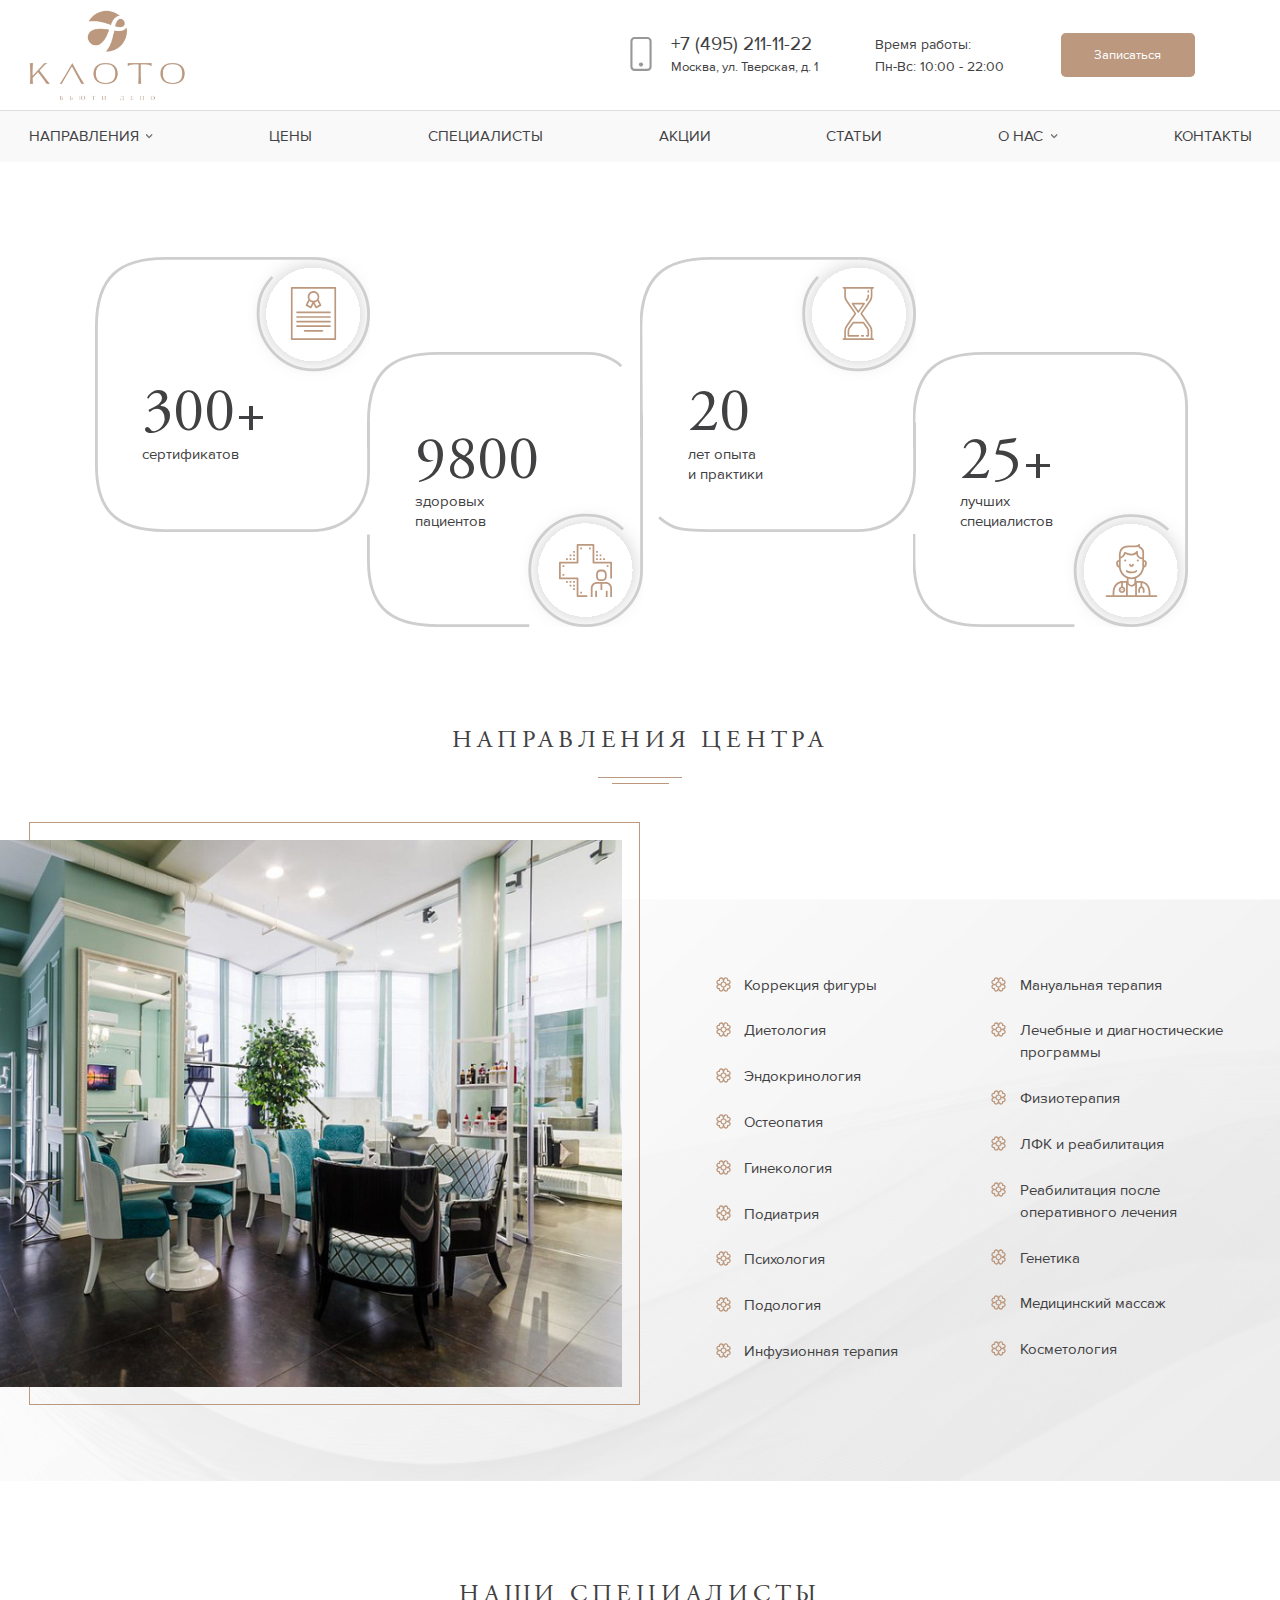
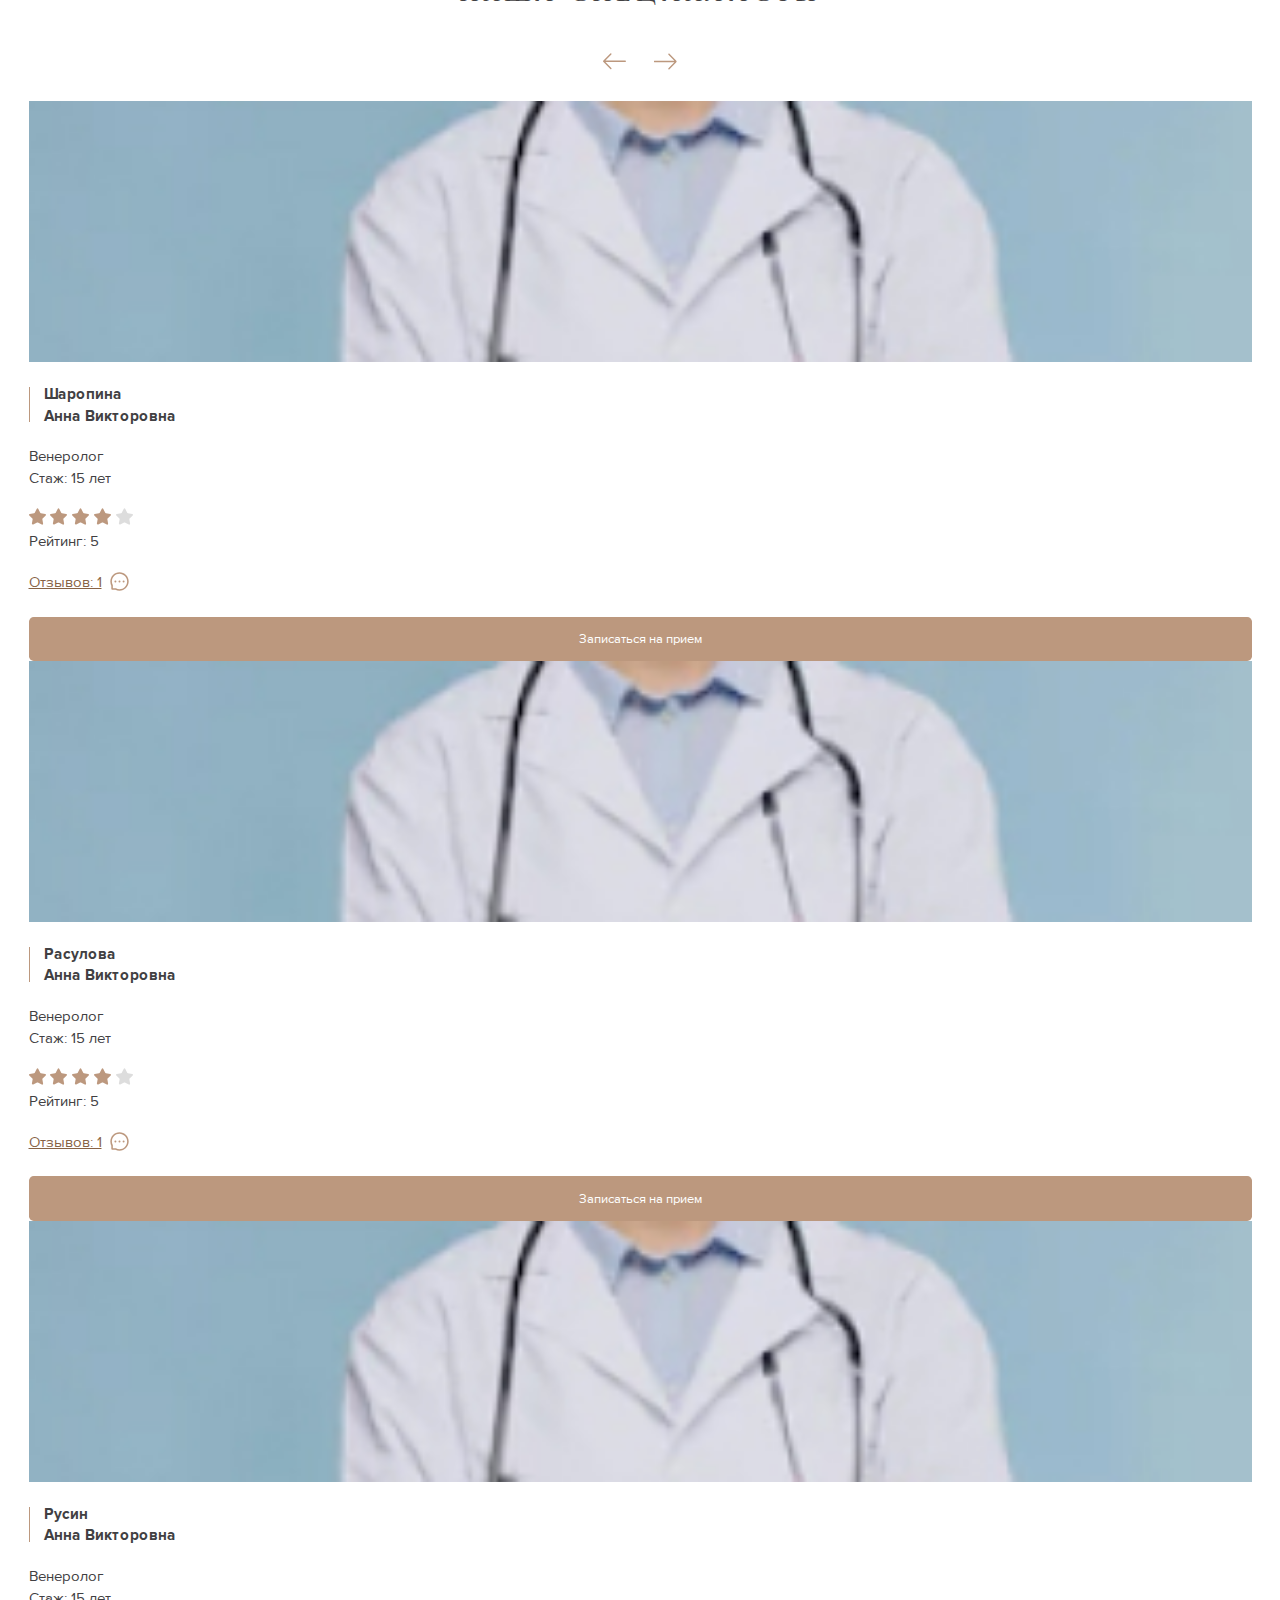
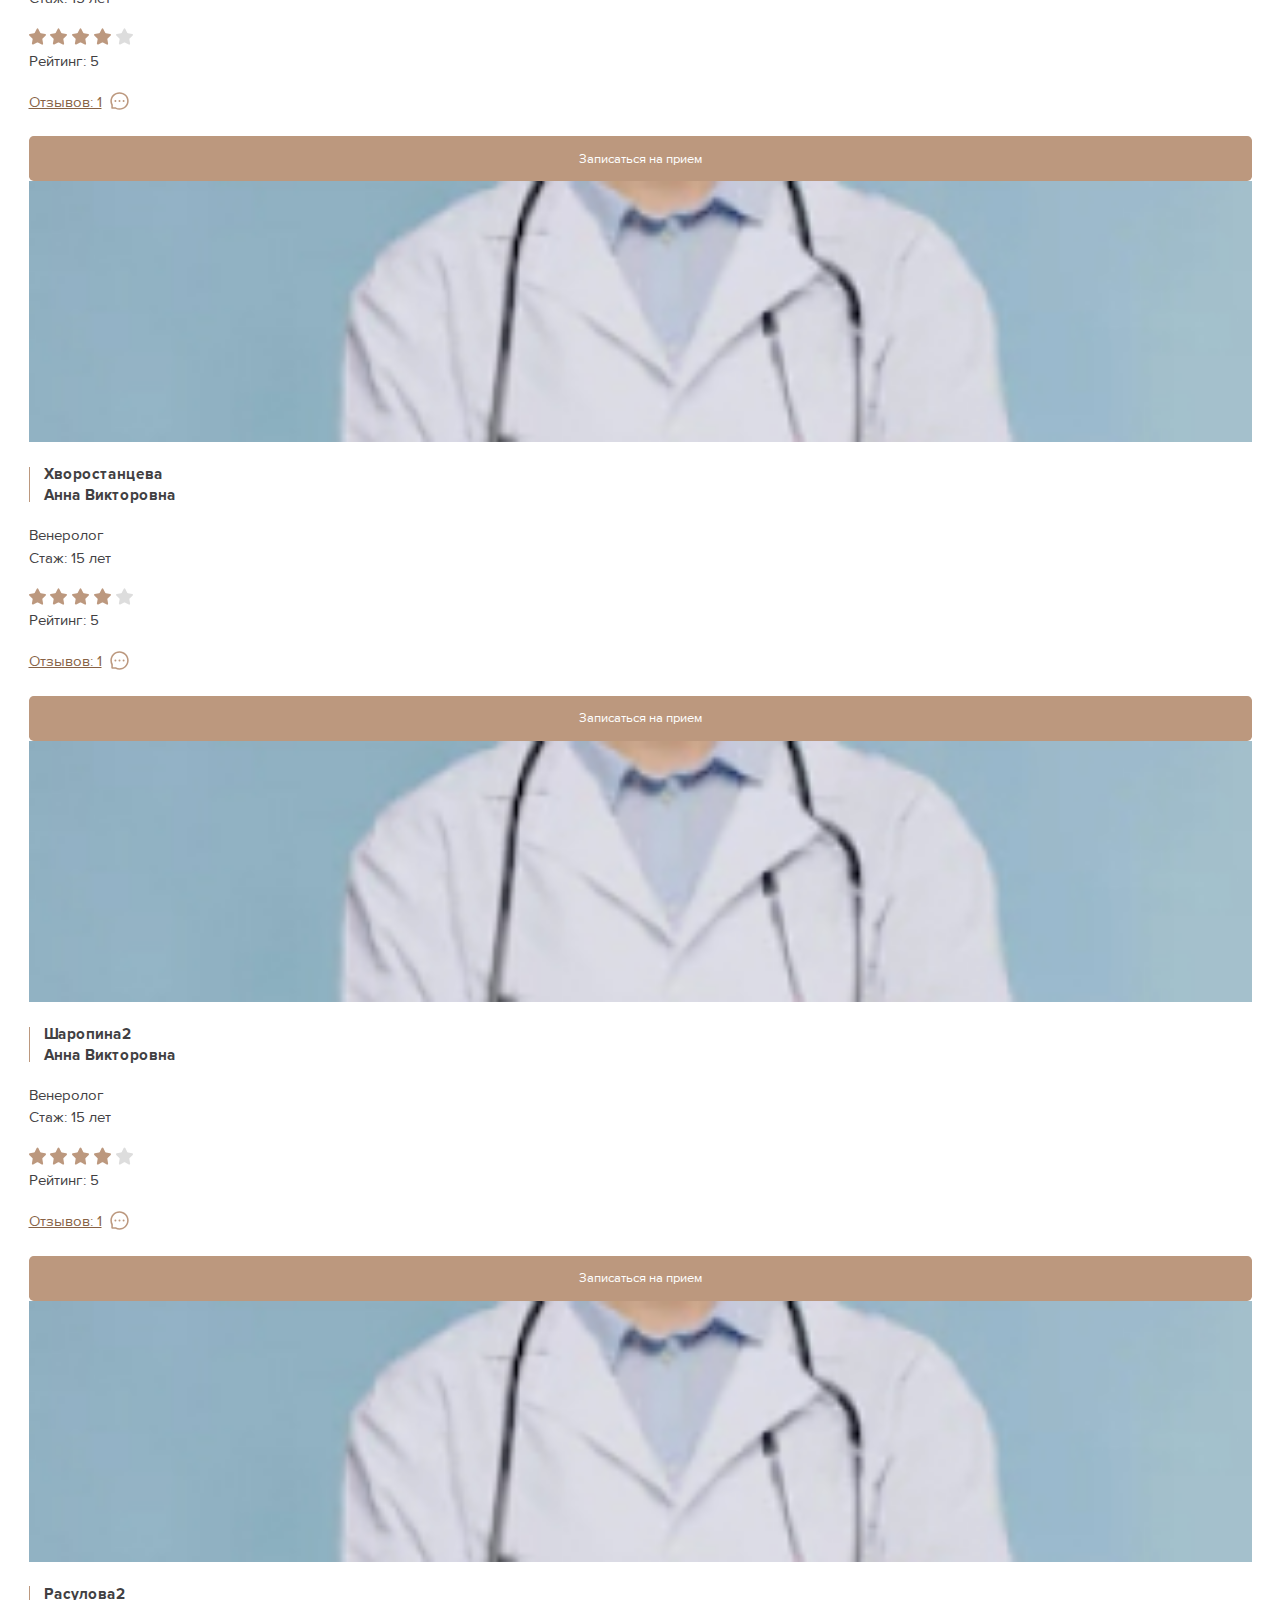
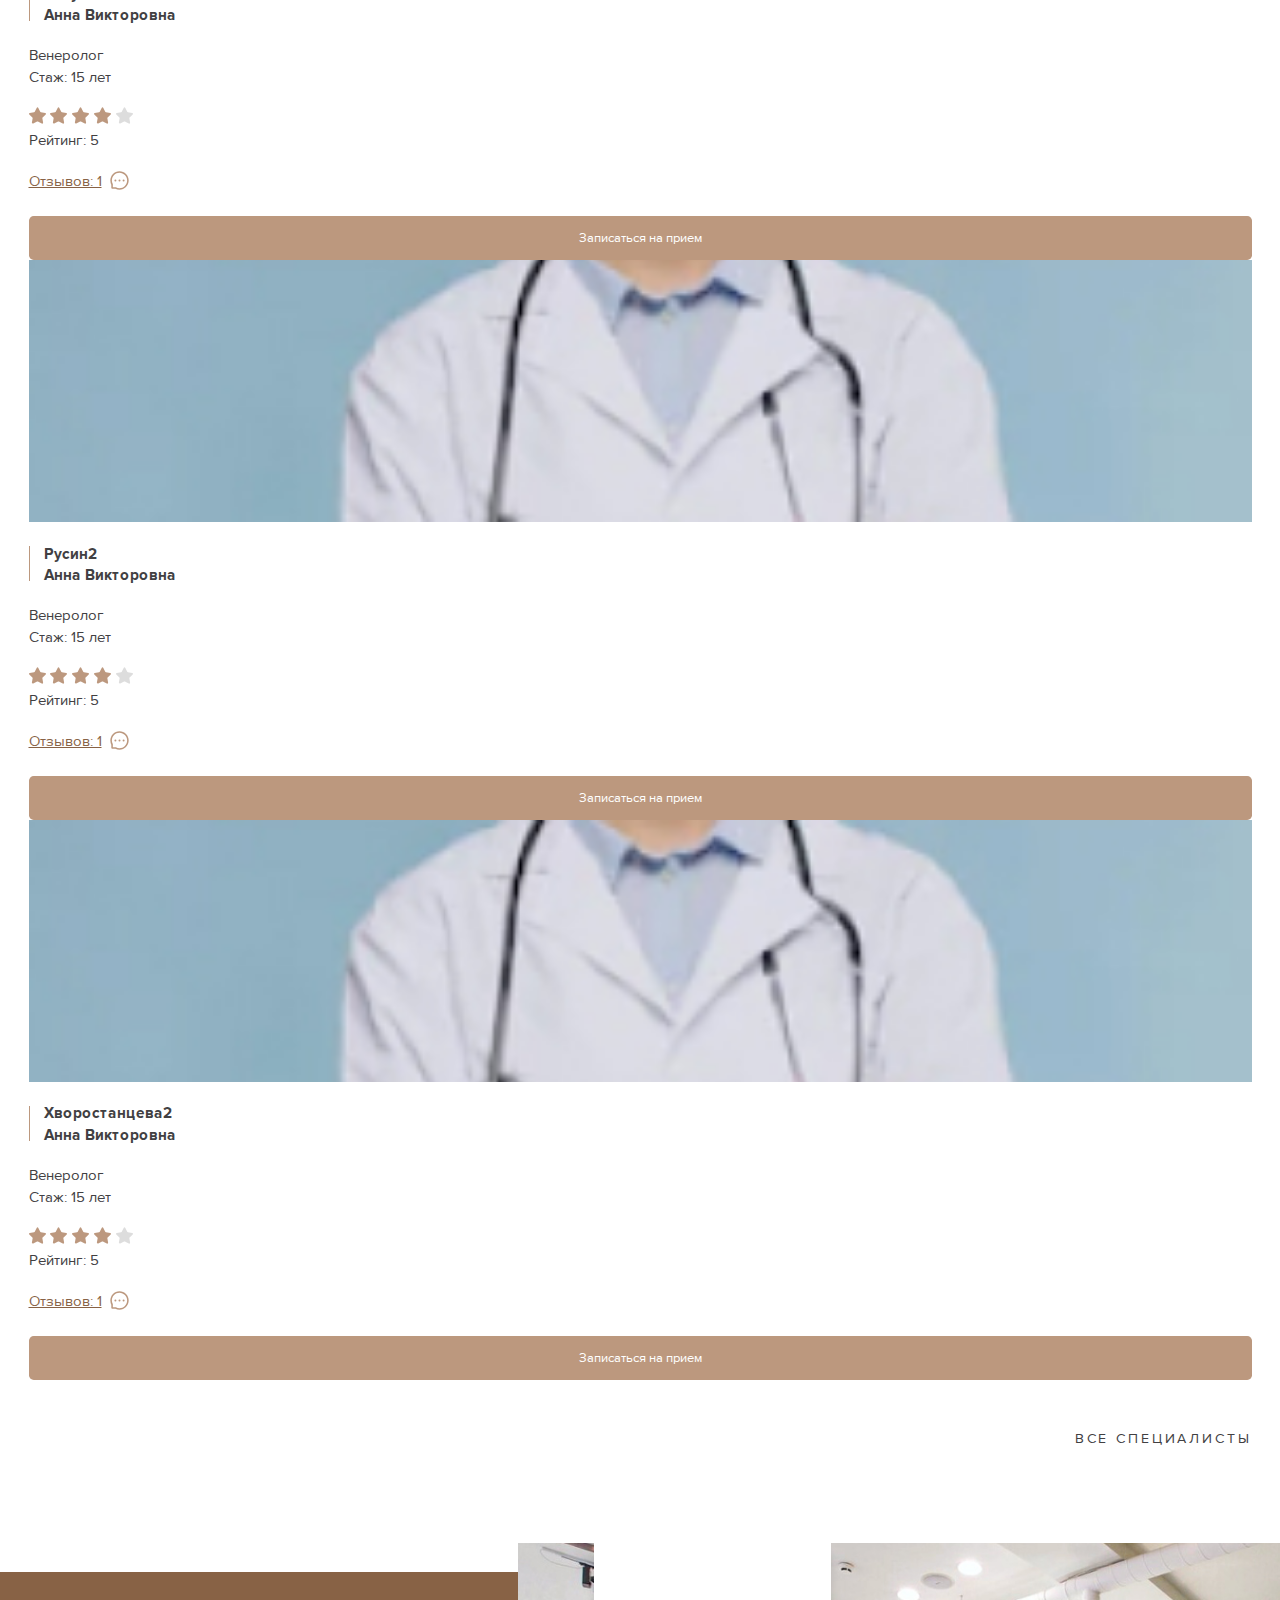
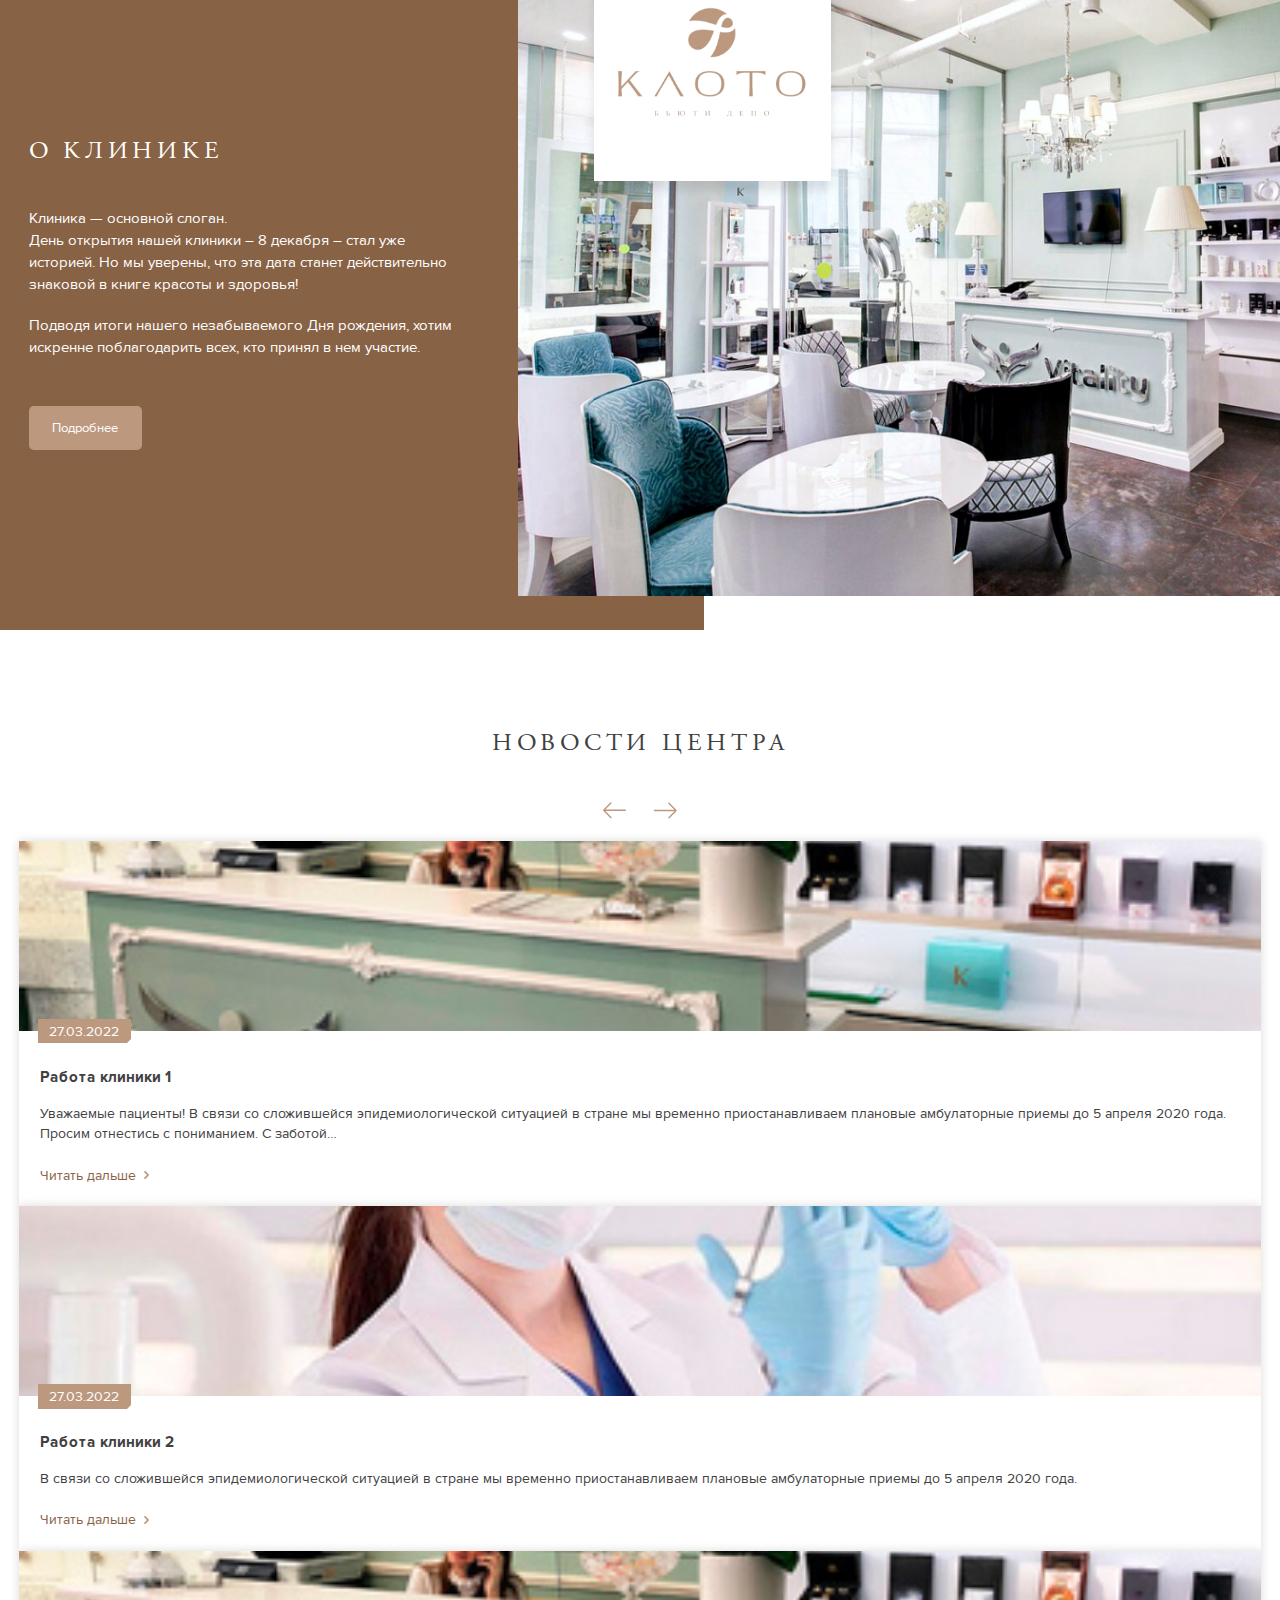
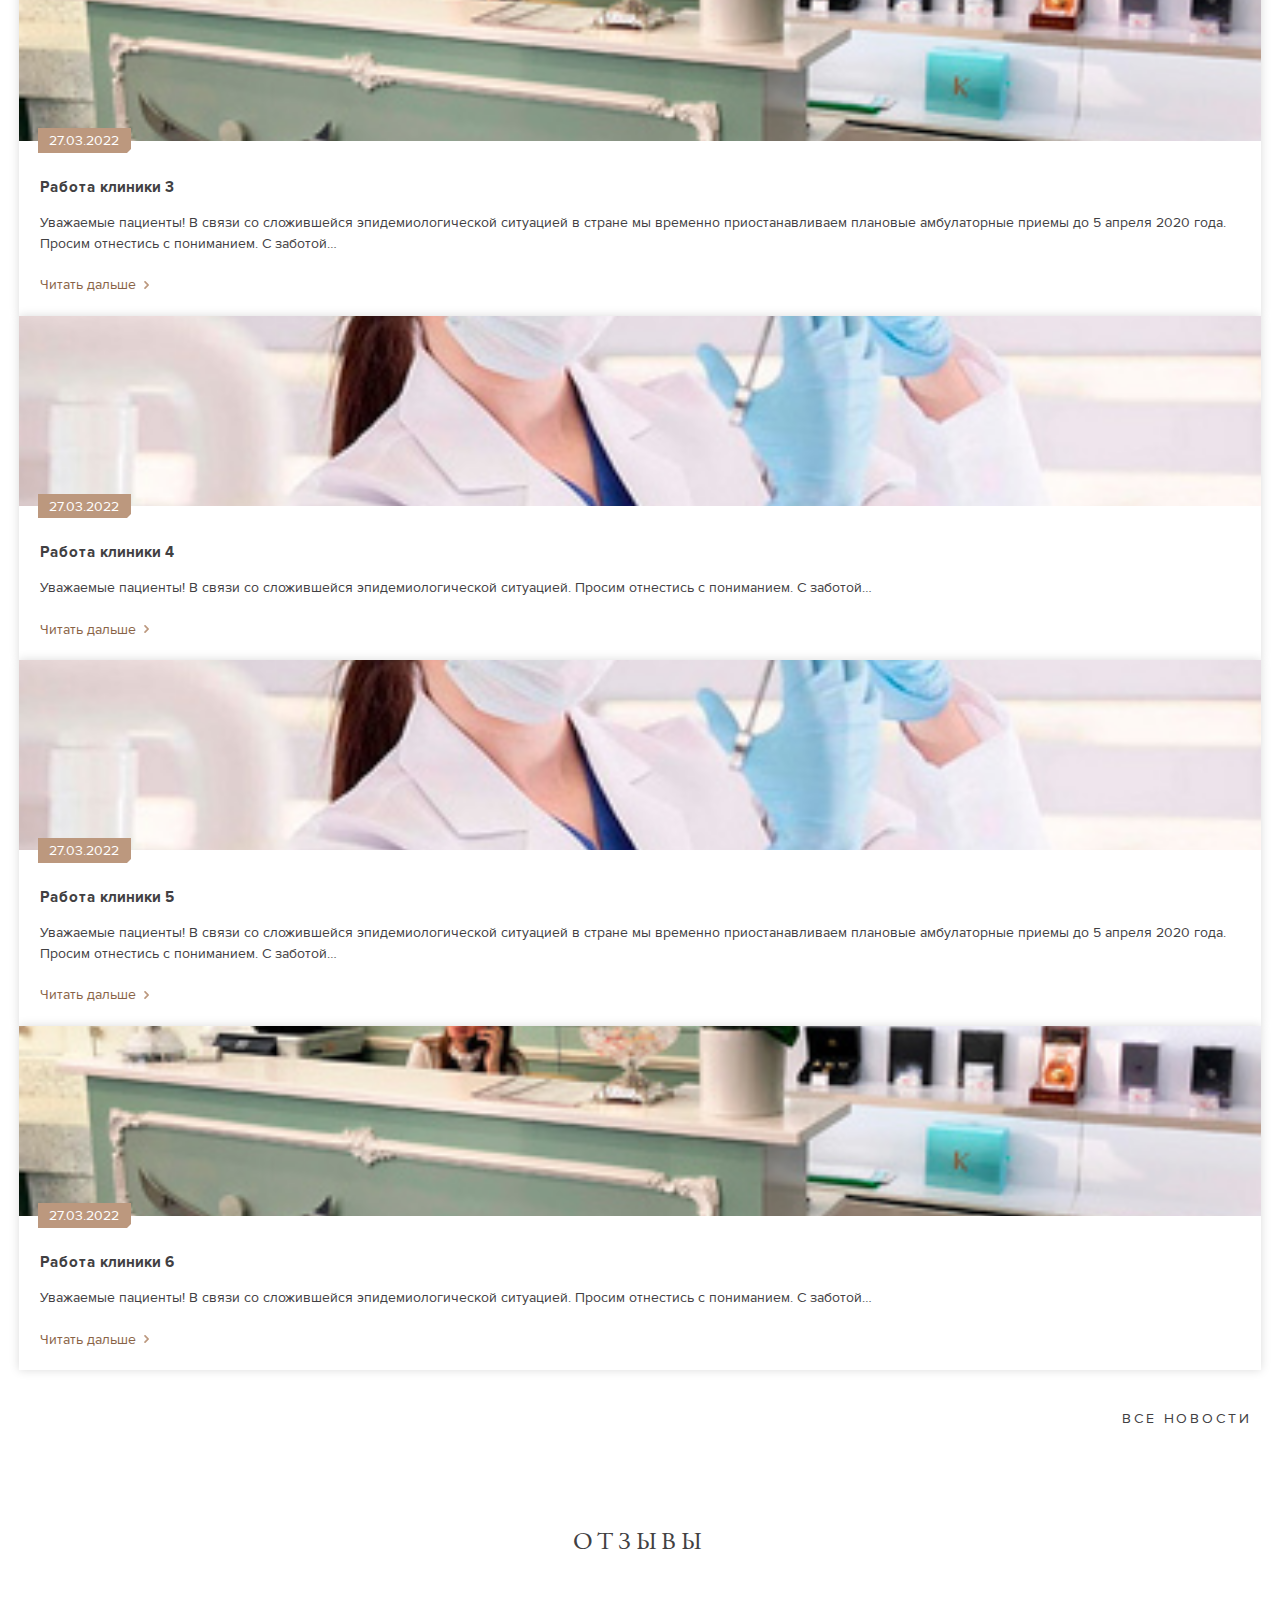
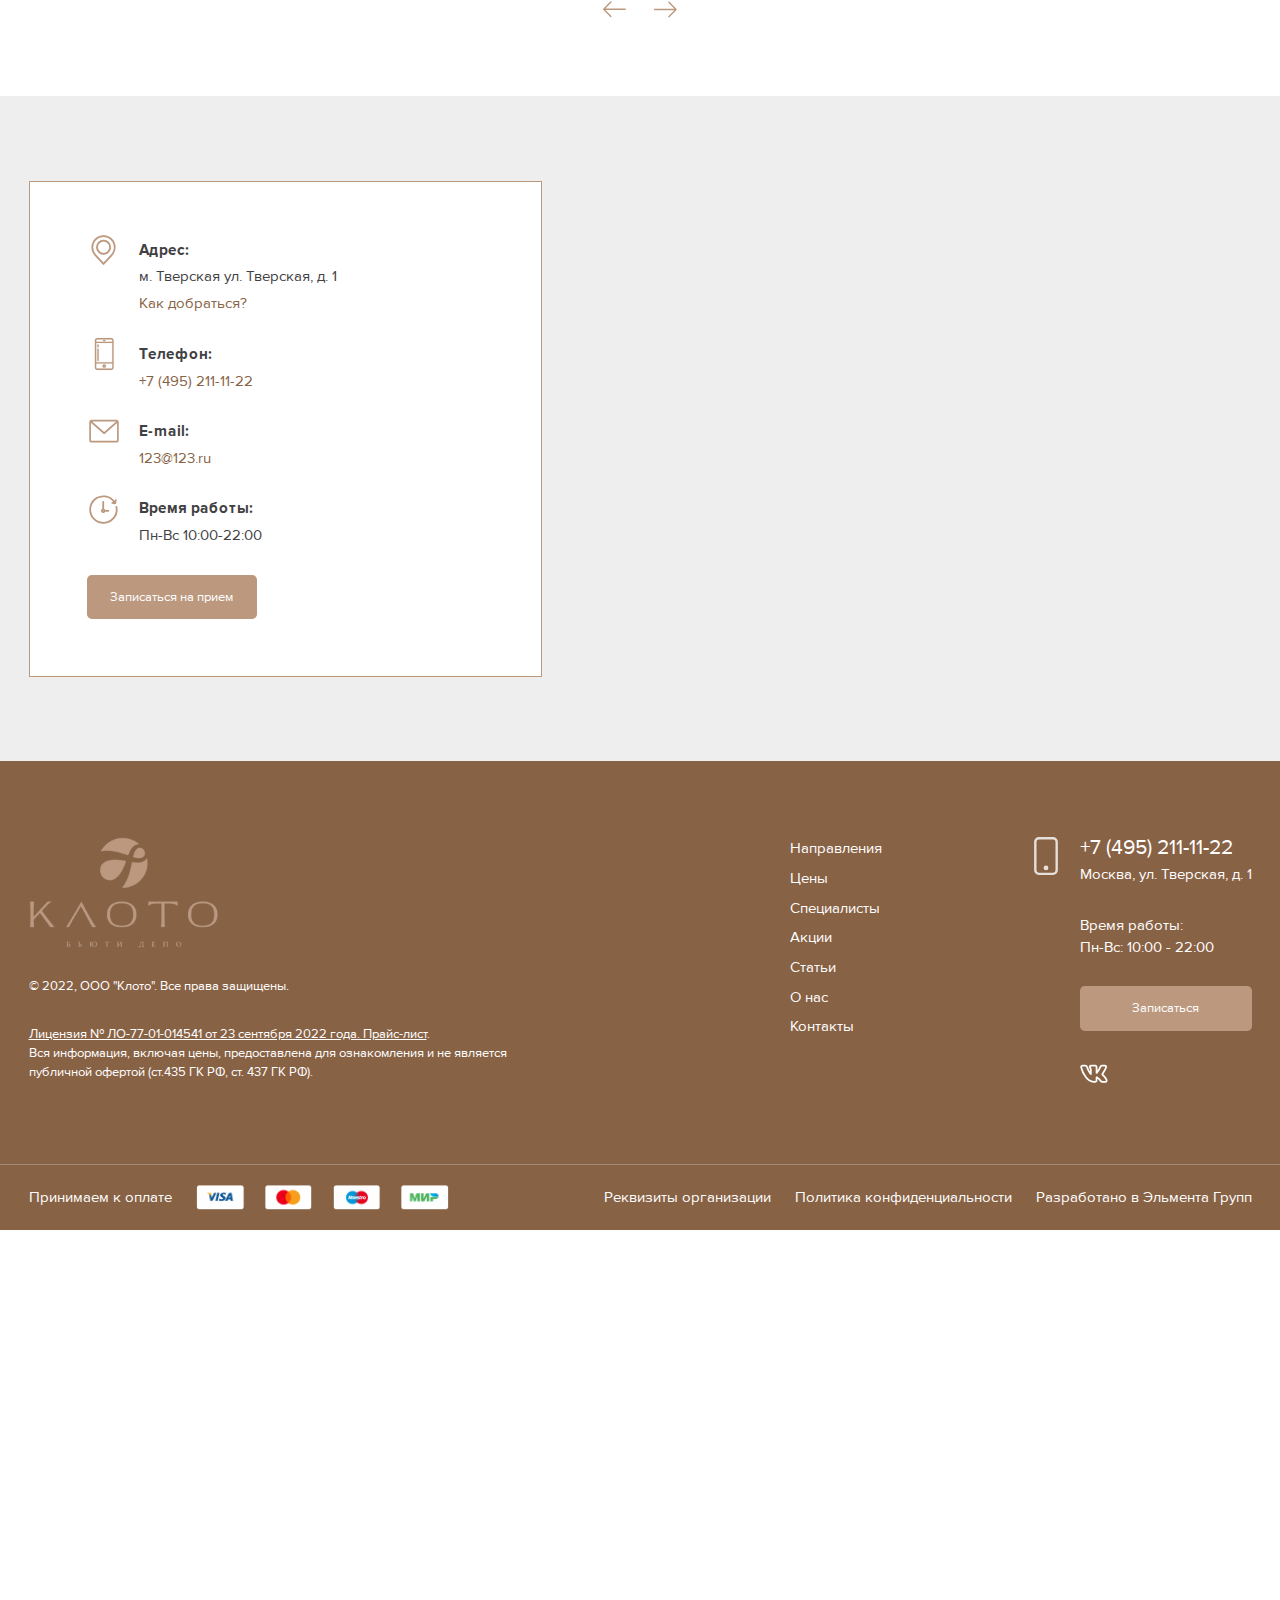
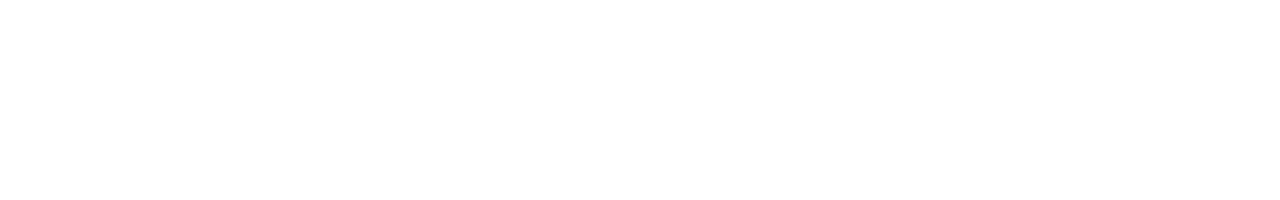
==== commit 96e7ac70: "fixes" ====
--- a/public/index.htm
+++ b/public/index.htm
@@ -5,9 +5,7 @@
         <title>Title</title>
         <meta name="viewport" content="width=device-width, initial-scale=1.0">
 
-        <link rel="preconnect" href="https://fonts.googleapis.com">
-        <link rel="preconnect" href="https://fonts.gstatic.com" crossorigin>
-        <link href="https://fonts.googleapis.com/css2?family=Montserrat:wght@300;400;500;600;700&display=swap" rel="stylesheet">
+
 
         <link rel="stylesheet" href="./css/all.css">
     </head>
--- a/public/css/all.css
+++ b/public/css/all.css
@@ -1,3 +1,3 @@
-a,abbr,acronym,address,applet,article,aside,audio,b,big,blockquote,body,canvas,caption,center,cite,code,dd,del,details,dfn,div,dl,dt,em,embed,fieldset,figcaption,figure,footer,form,h1,h2,h3,h4,h5,h6,header,hgroup,html,i,iframe,img,ins,kbd,label,legend,li,mark,menu,nav,object,ol,output,p,pre,q,ruby,s,samp,section,small,span,strike,strong,sub,summary,sup,table,tbody,td,tfoot,th,thead,time,tr,tt,u,ul,var,video{border:0;font-size:100%;font:inherit;margin:0;padding:0;vertical-align:baseline}article,aside,details,figcaption,figure,footer,header,hgroup,menu,nav,section{display:block}body{line-height:1}ol,ul{list-style:none}blockquote,q{quotes:none}blockquote:after,blockquote:before,q:after,q:before{content:"";content:none}table{border-collapse:collapse;border-spacing:0}body{--color-main:#bc987e;--color-main-hover:#ad8364;--color-main-dark:#886245;--color-main-light:#f3dccc;--color-main-light-extra:#fff8f5;--color-dark:#414042}@font-face{font-display:swap;font-family:Open Sans;font-style:normal;font-weight:300;src:local("Open Sans Light"),local("OpenSans-Light"),url("[data-uri]") format("truetype")}@font-face{font-display:swap;font-family:Open Sans;font-style:normal;font-weight:500;src:local("Open Sans Medium"),local("OpenSans-Medium"),url("[data-uri]") format("truetype")}@font-face{font-display:swap;font-family:Open Sans;font-style:normal;font-weight:600;src:local("Open Sans SemiBold"),local("OpenSans-SemiBold"),url("[data-uri]") format("truetype")}@font-face{font-display:swap;font-family:Open Sans;font-style:normal;font-weight:400;src:local("Open Sans Regular"),local("OpenSans-Regular"),url("[data-uri]") format("truetype")}@font-face{font-display:swap;font-family:Open Sans;font-style:normal;font-weight:700;src:local("Open Sans Bold"),local("OpenSans-Bold"),url("[data-uri]") format("truetype")}@font-face{font-display:swap;font-family:Roboto;font-style:normal;font-weight:500;src:local("Roboto Medium"),local("Roboto-Medium"),url("[data-uri]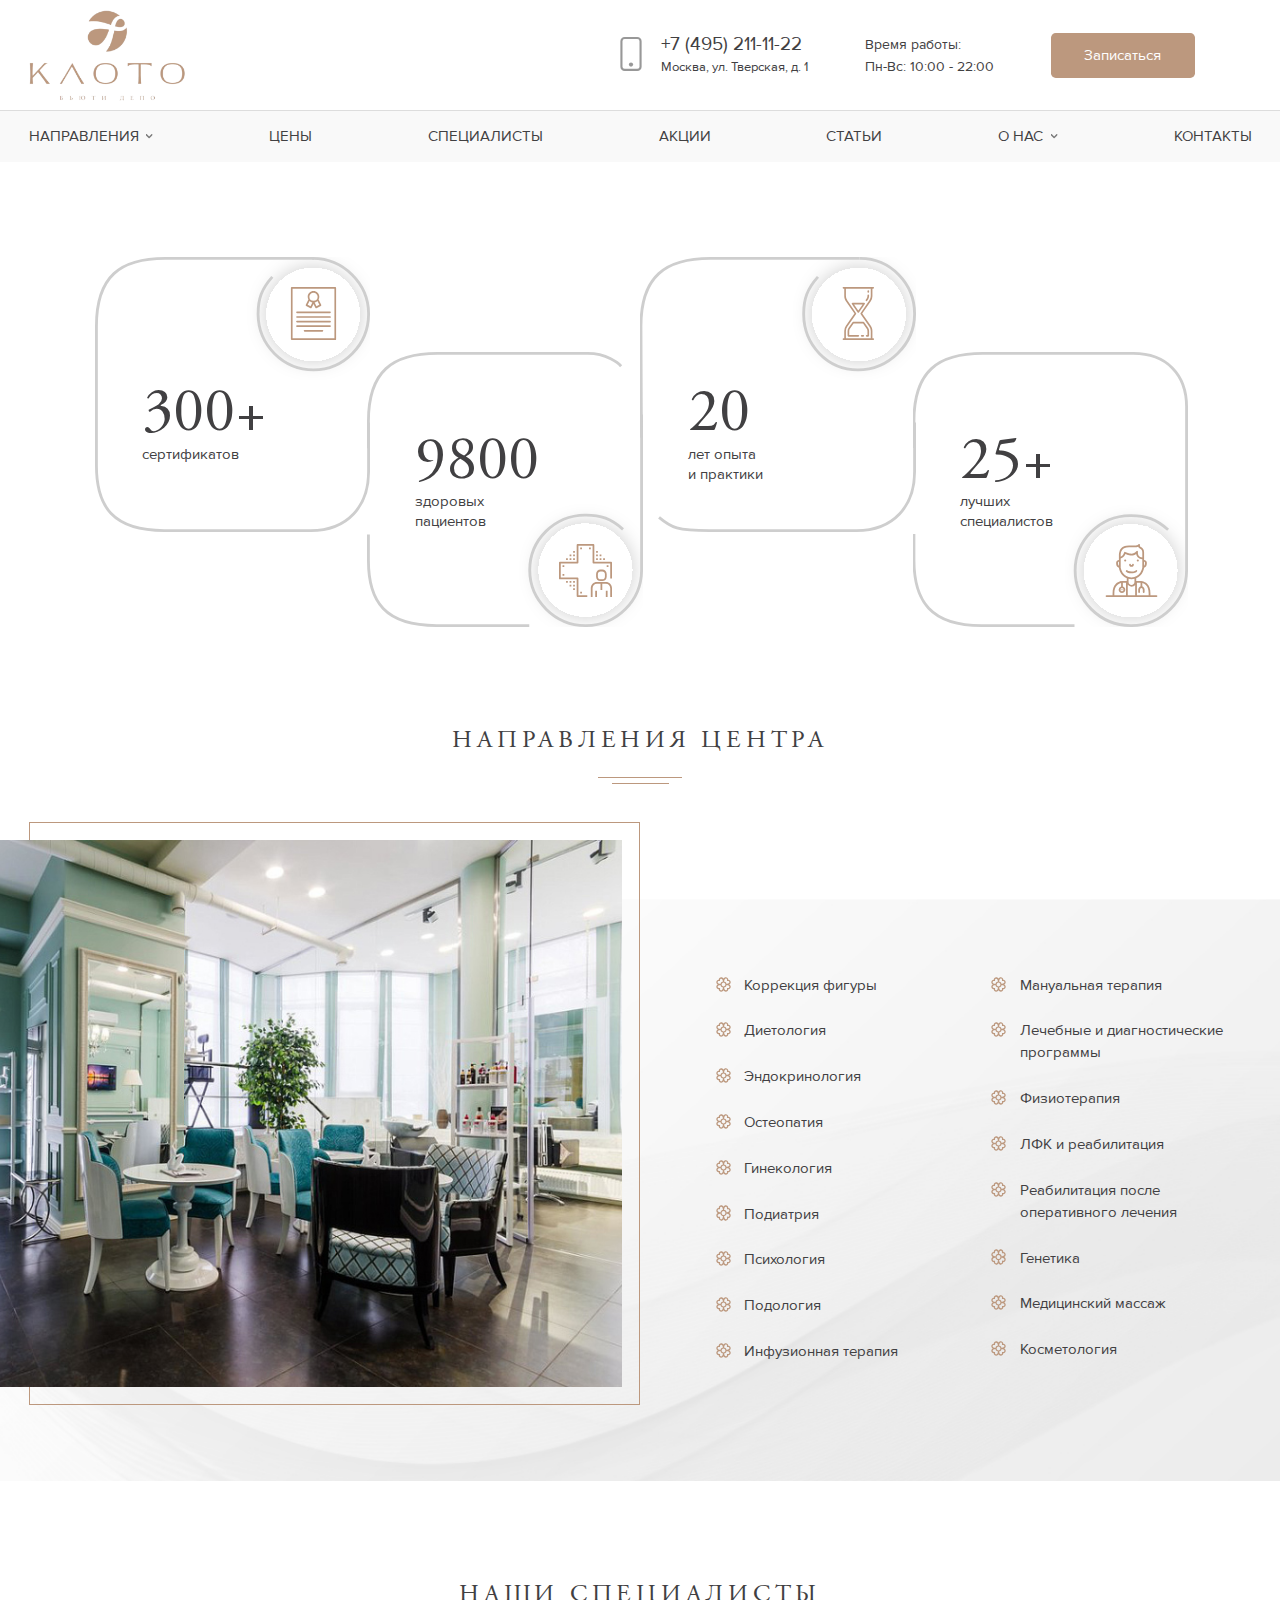
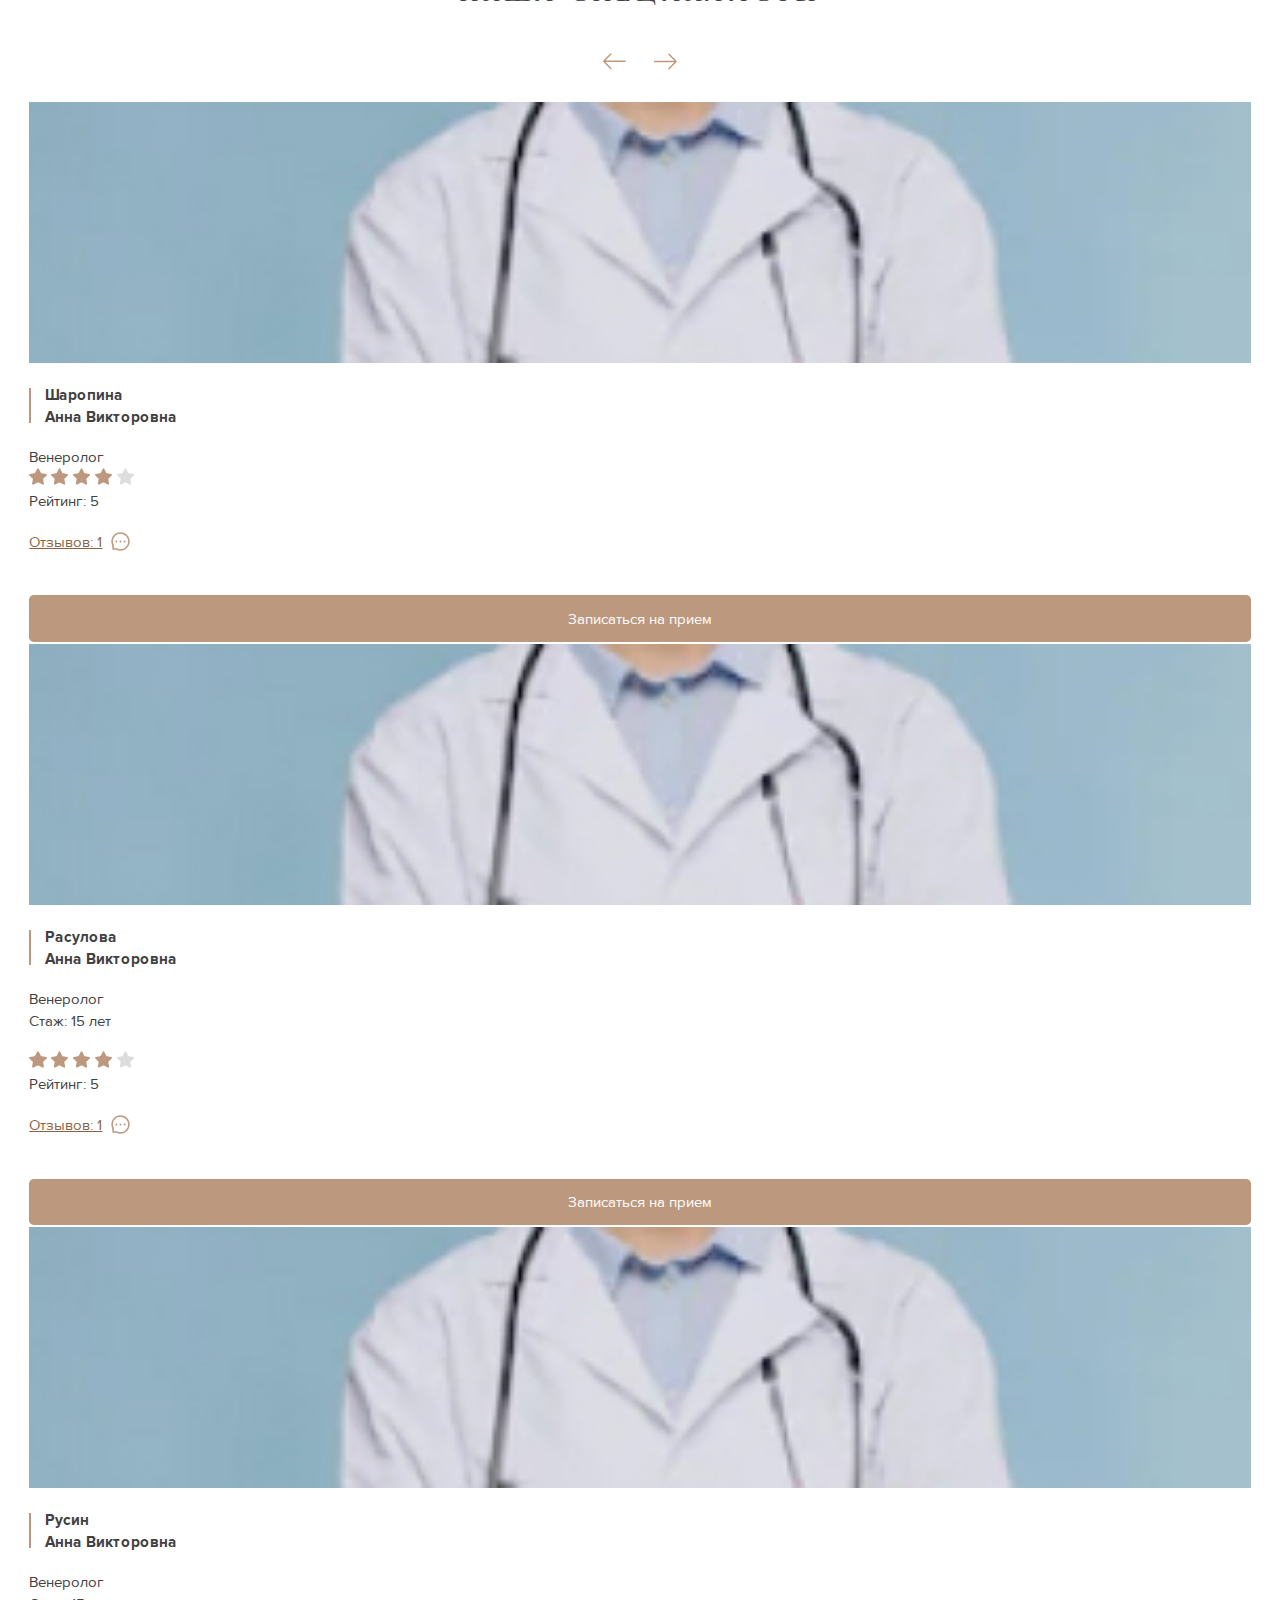
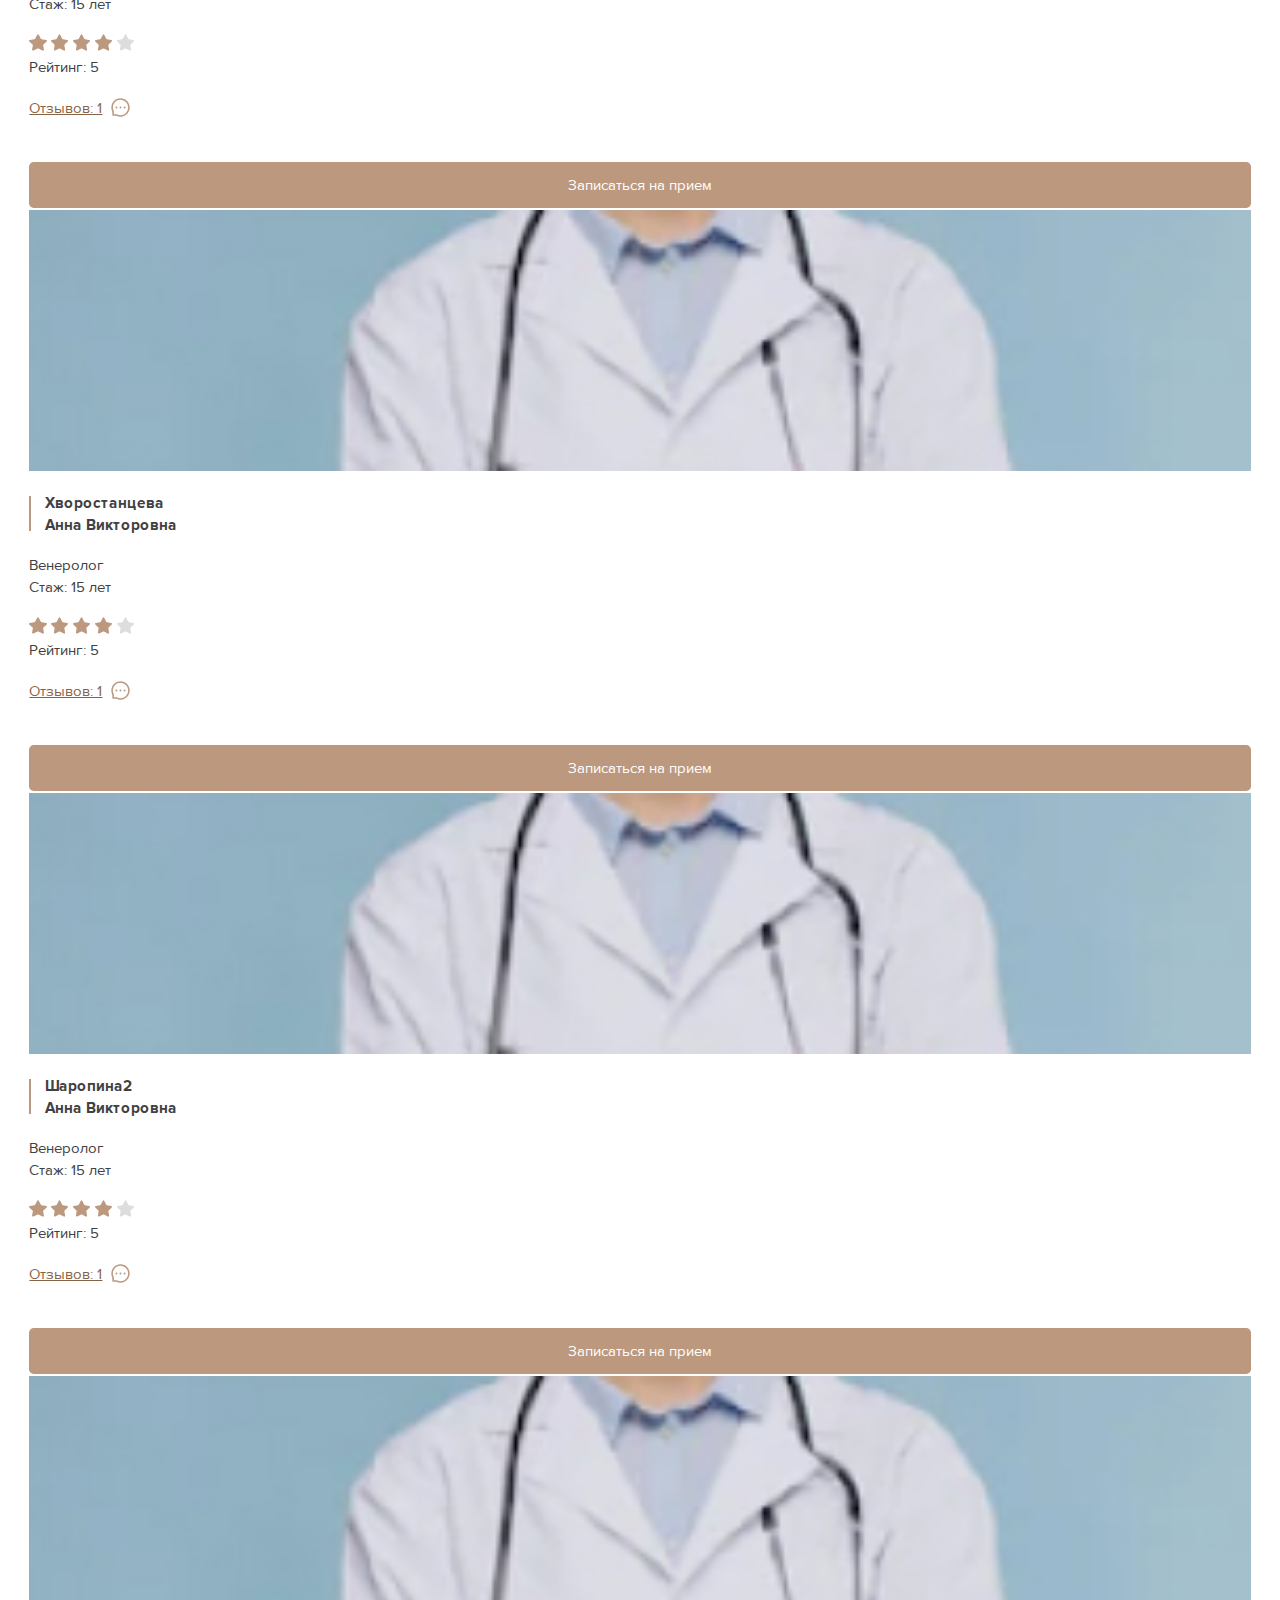
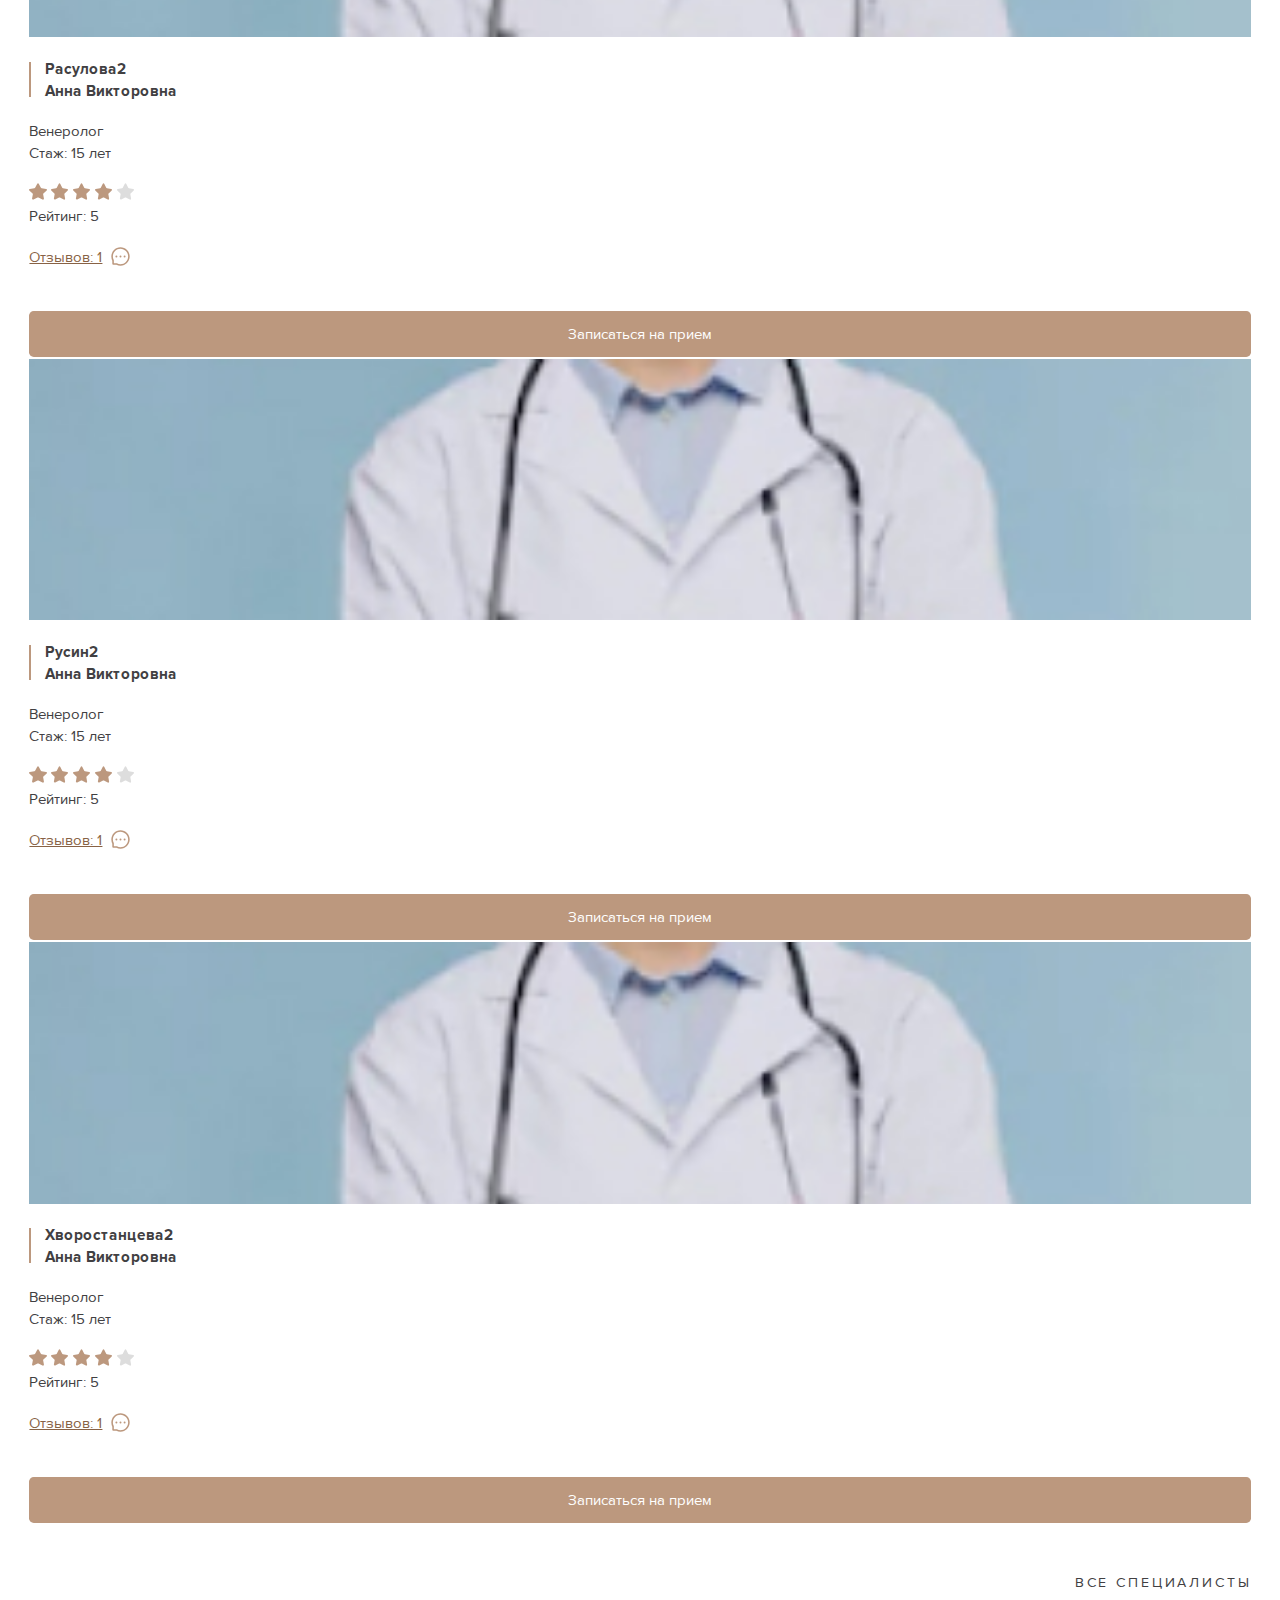
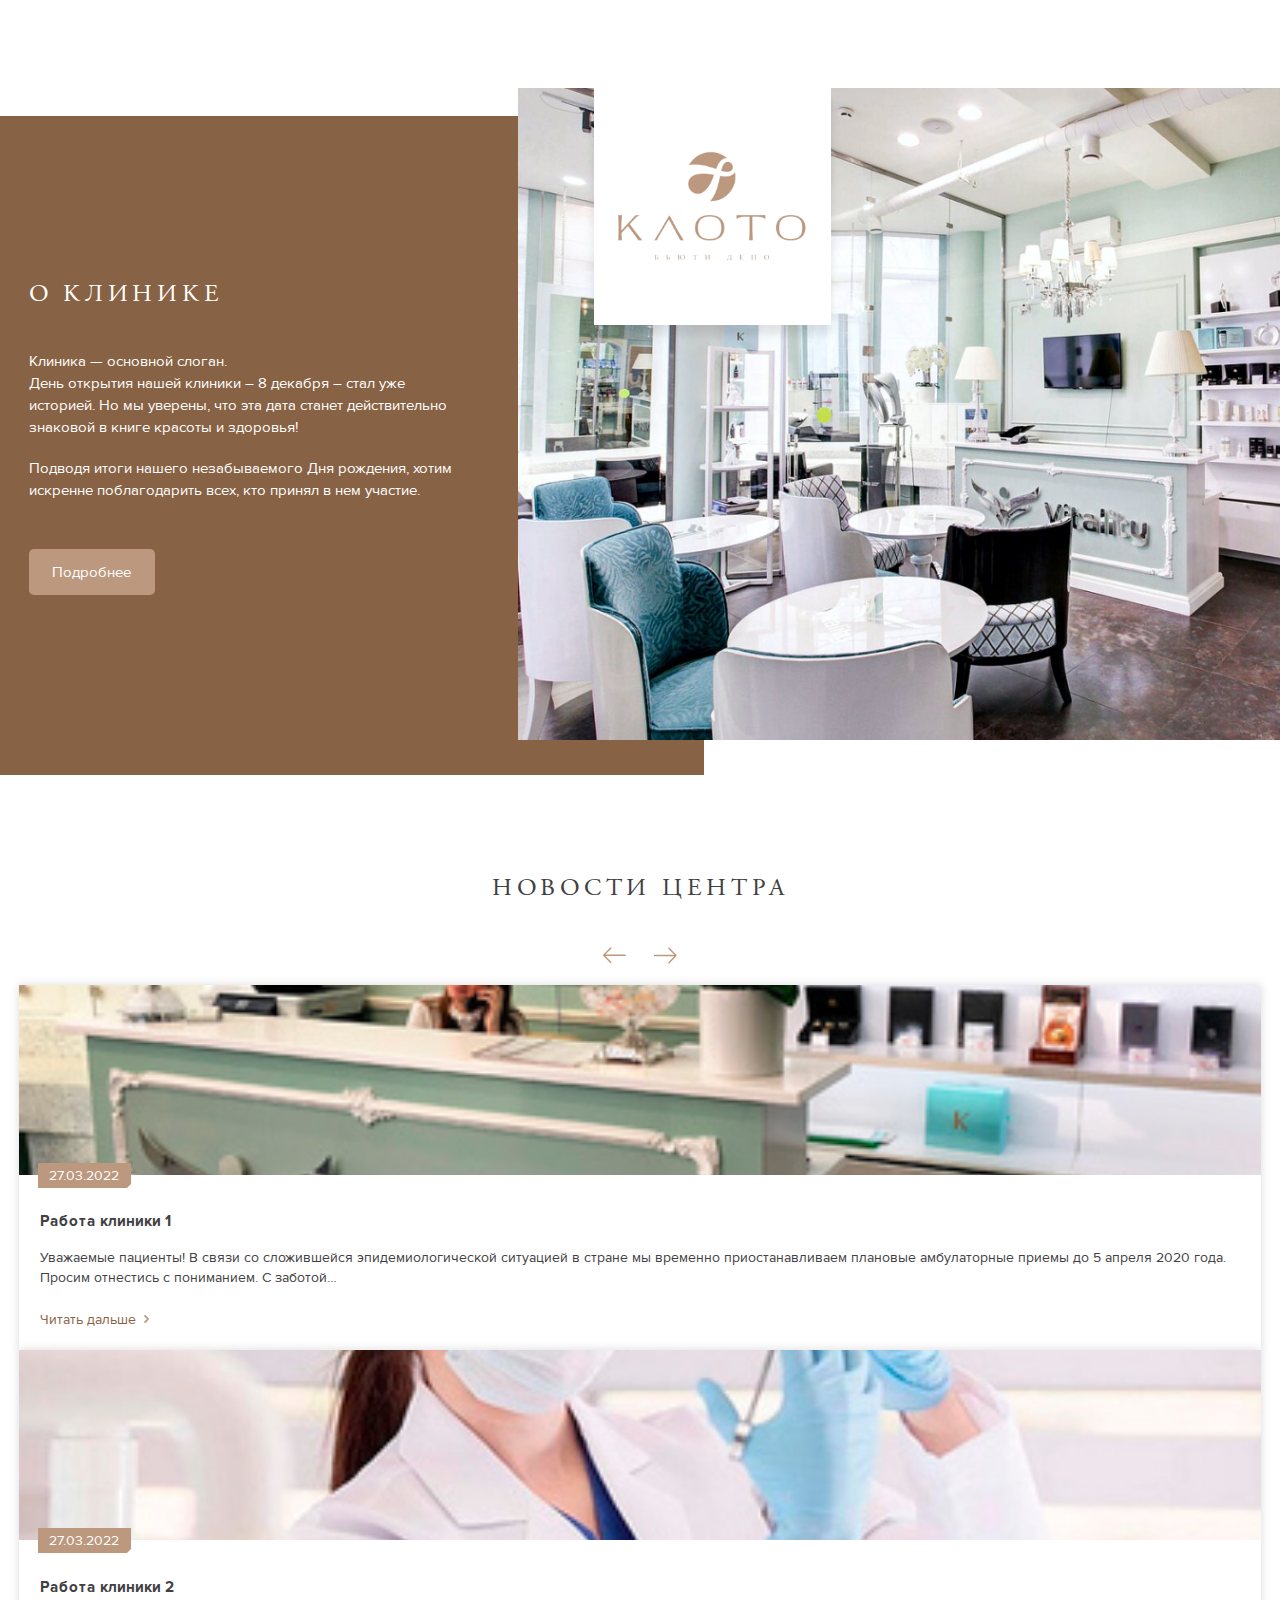
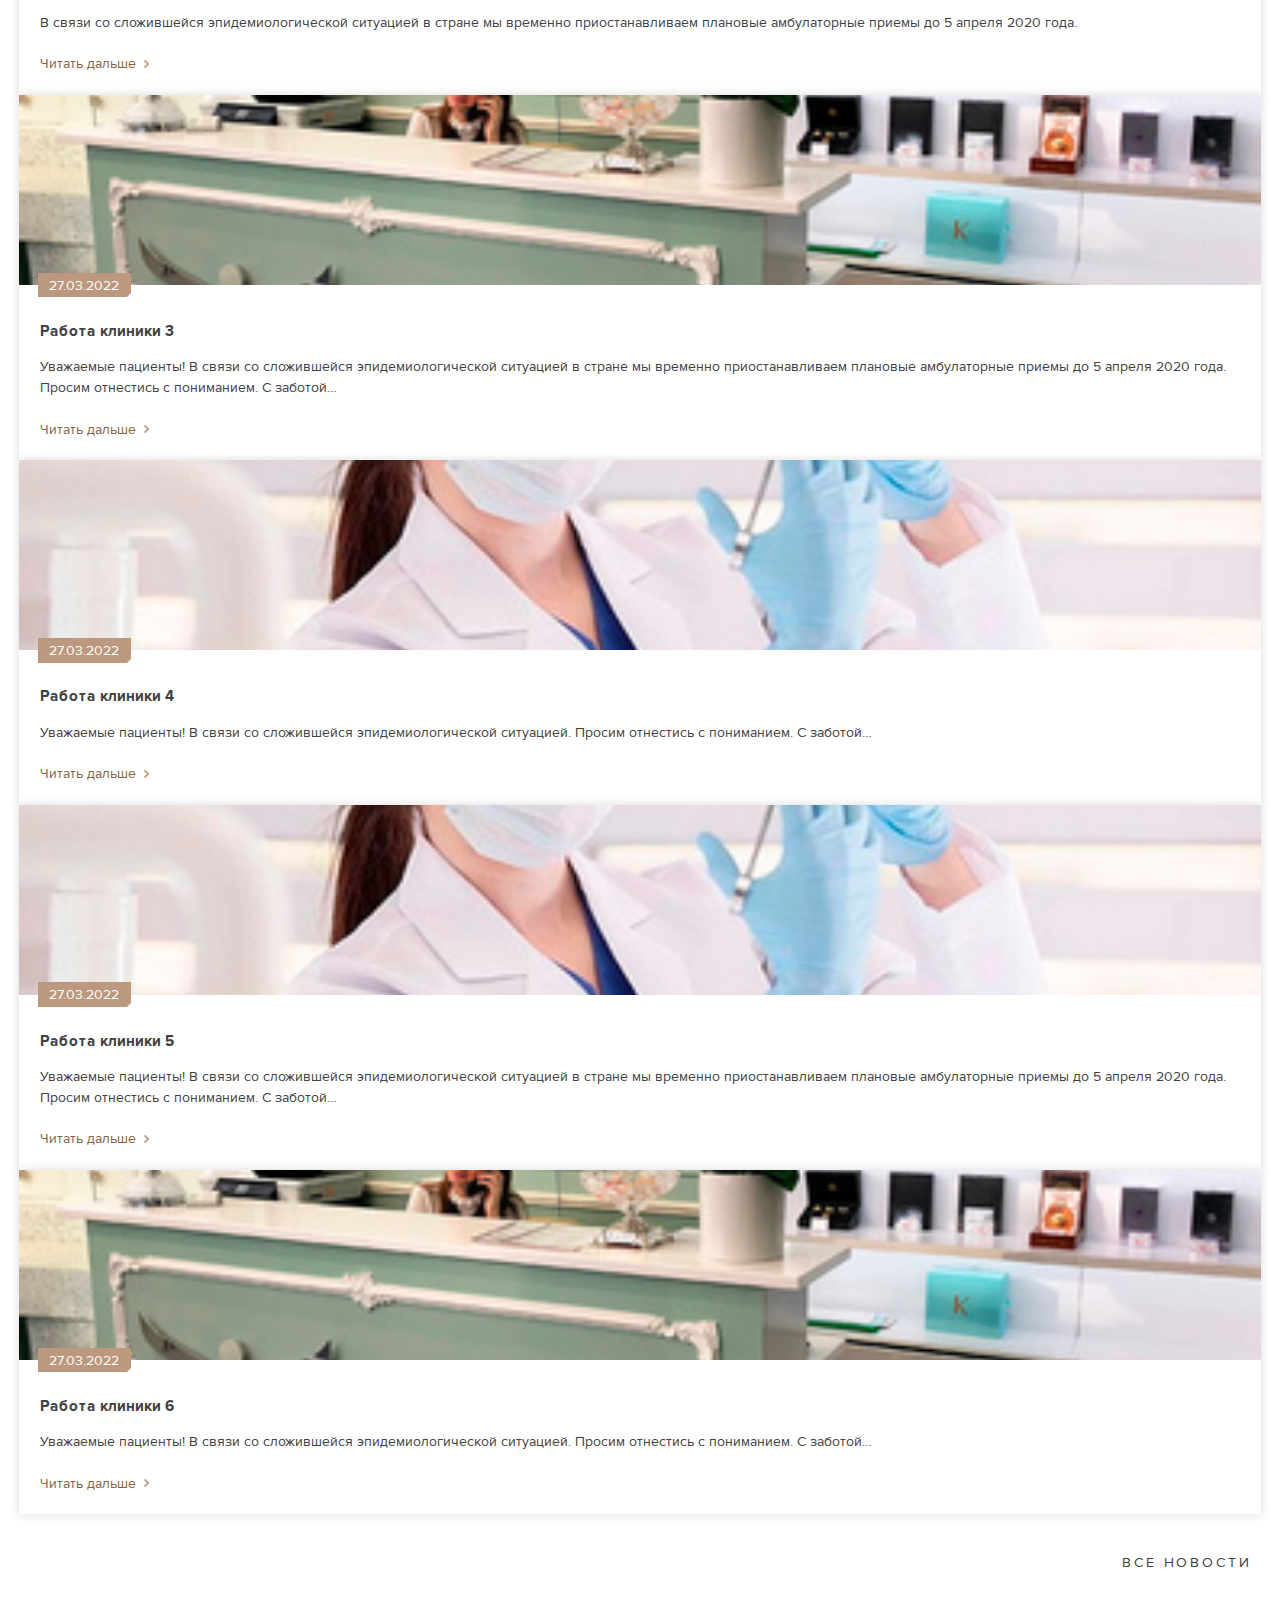
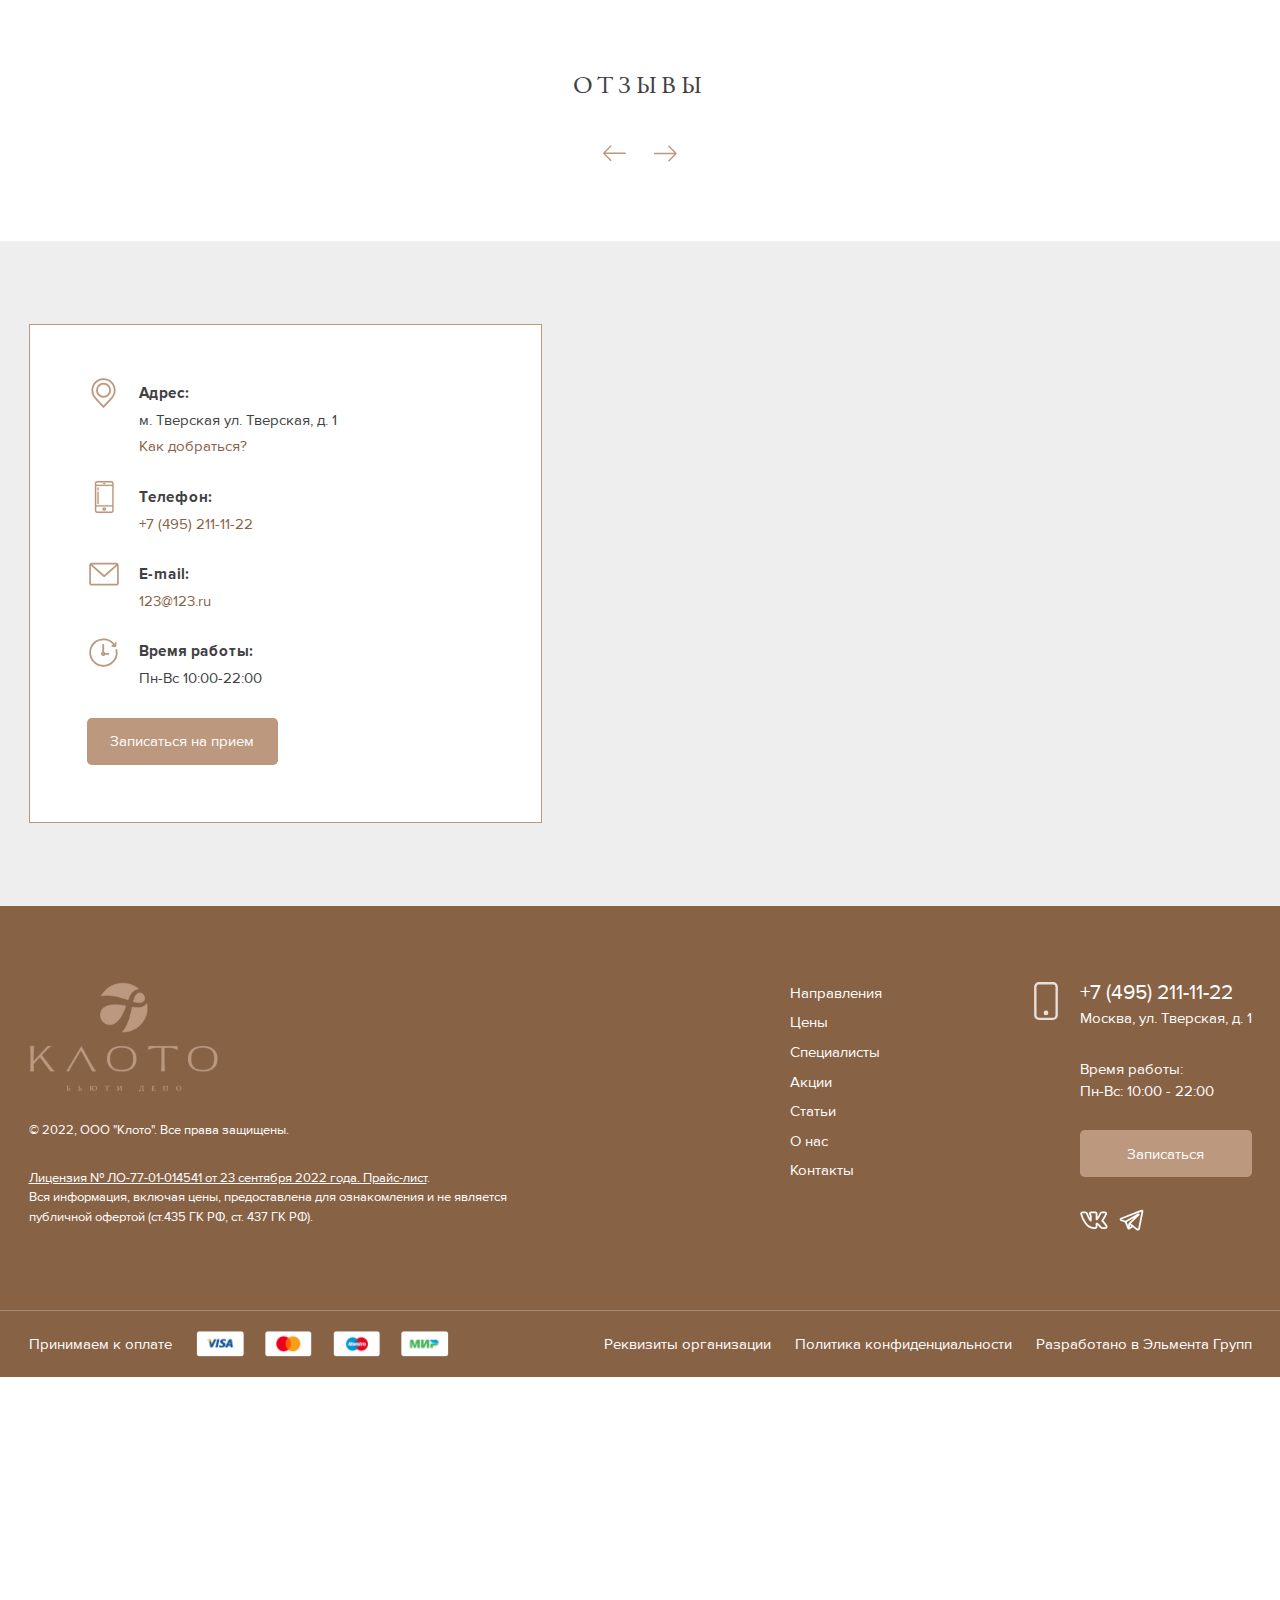
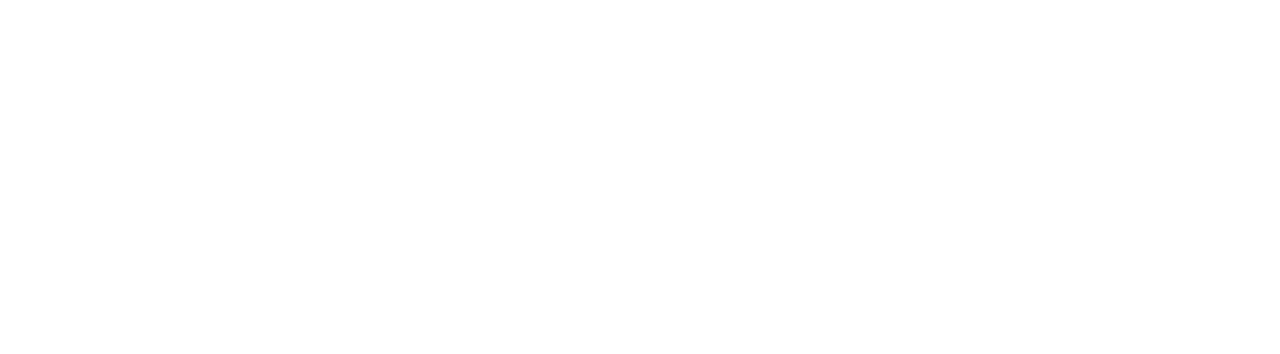
==== commit 0c41a5e2: "fixes" ====
--- a/public/index.htm
+++ b/public/index.htm
@@ -303,27 +303,28 @@
 
                 <div class="doctors-grid owl-carousel">
                     <div class="doctors-grid-item">
-                        <div class="img">
-                            <img src="./img/doctor.jpg" alt="">
-                        </div>
-                        <div class="name">
-                            <a href="#">
-                                Шаропина <br>
-                                Анна Викторовна
-                            </a>
-                        </div>
-                        <div class="work">Венеролог</div>
-                        <div class="experience">Стаж: 15 лет</div>
-                        <div class="stars">
-                            <div class="i i-star"></div>
-                            <div class="i i-star"></div>
-                            <div class="i i-star"></div>
-                            <div class="i i-star"></div>
-                            <div class="i i-star-grey"></div>
-                        </div>
-                        <div class="rating">Рейтинг: 5</div>
-                        <div class="reviews">
-                            <a href="#">Отзывов: 1</a>
+                        <div class="info">
+                            <div class="img">
+                                <img src="./img/doctor.jpg" alt="">
+                            </div>
+                            <div class="name">
+                                <a href="#">
+                                    Шаропина <br>
+                                    Анна Викторовна
+                                </a>
+                            </div>
+                            <div class="work">Венеролог</div>
+                            <div class="stars">
+                                <div class="i i-star"></div>
+                                <div class="i i-star"></div>
+                                <div class="i i-star"></div>
+                                <div class="i i-star"></div>
+                                <div class="i i-star-grey"></div>
+                            </div>
+                            <div class="rating">Рейтинг: 5</div>
+                            <div class="reviews">
+                                <a href="#">Отзывов: 1</a>
+                            </div>
                         </div>
                         <div class="order">
                             <a href="#"
@@ -333,27 +334,29 @@
                         </div>
                     </div>
                     <div class="doctors-grid-item">
-                        <div class="img">
-                            <img src="./img/doctor.jpg" alt="">
-                        </div>
-                        <div class="name">
-                            <a href="#">
-                                Расулова <br>
-                                Анна Викторовна
-                            </a>
-                        </div>
-                        <div class="work">Венеролог</div>
-                        <div class="experience">Стаж: 15 лет</div>
-                        <div class="stars">
-                            <div class="i i-star"></div>
-                            <div class="i i-star"></div>
-                            <div class="i i-star"></div>
-                            <div class="i i-star"></div>
-                            <div class="i i-star-grey"></div>
-                        </div>
-                        <div class="rating">Рейтинг: 5</div>
-                        <div class="reviews">
-                            <a href="#">Отзывов: 1</a>
+                        <div class="info">
+                            <div class="img">
+                                <img src="./img/doctor.jpg" alt="">
+                            </div>
+                            <div class="name">
+                                <a href="#">
+                                    Расулова <br>
+                                    Анна Викторовна
+                                </a>
+                            </div>
+                            <div class="work">Венеролог</div>
+                            <div class="experience">Стаж: 15 лет</div>
+                            <div class="stars">
+                                <div class="i i-star"></div>
+                                <div class="i i-star"></div>
+                                <div class="i i-star"></div>
+                                <div class="i i-star"></div>
+                                <div class="i i-star-grey"></div>
+                            </div>
+                            <div class="rating">Рейтинг: 5</div>
+                            <div class="reviews">
+                                <a href="#">Отзывов: 1</a>
+                            </div>
                         </div>
                         <div class="order">
                             <a href="#"
@@ -363,27 +366,29 @@
                         </div>
                     </div>
                     <div class="doctors-grid-item">
-                        <div class="img">
-                            <img src="./img/doctor.jpg" alt="">
-                        </div>
-                        <div class="name">
-                            <a href="#">
-                                Русин <br>
-                                Анна Викторовна
-                            </a>
-                        </div>
-                        <div class="work">Венеролог</div>
-                        <div class="experience">Стаж: 15 лет</div>
-                        <div class="stars">
-                            <div class="i i-star"></div>
-                            <div class="i i-star"></div>
-                            <div class="i i-star"></div>
-                            <div class="i i-star"></div>
-                            <div class="i i-star-grey"></div>
-                        </div>
-                        <div class="rating">Рейтинг: 5</div>
-                        <div class="reviews">
-                            <a href="#">Отзывов: 1</a>
+                        <div class="info">
+                            <div class="img">
+                                <img src="./img/doctor.jpg" alt="">
+                            </div>
+                            <div class="name">
+                                <a href="#">
+                                    Русин <br>
+                                    Анна Викторовна
+                                </a>
+                            </div>
+                            <div class="work">Венеролог</div>
+                            <div class="experience">Стаж: 15 лет</div>
+                            <div class="stars">
+                                <div class="i i-star"></div>
+                                <div class="i i-star"></div>
+                                <div class="i i-star"></div>
+                                <div class="i i-star"></div>
+                                <div class="i i-star-grey"></div>
+                            </div>
+                            <div class="rating">Рейтинг: 5</div>
+                            <div class="reviews">
+                                <a href="#">Отзывов: 1</a>
+                            </div>
                         </div>
                         <div class="order">
                             <a href="#"
@@ -393,27 +398,29 @@
                         </div>
                     </div>
                     <div class="doctors-grid-item">
-                        <div class="img">
-                            <img src="./img/doctor.jpg" alt="">
-                        </div>
-                        <div class="name">
-                            <a href="#">
-                                Хворостанцева <br>
-                                Анна Викторовна
-                            </a>
-                        </div>
-                        <div class="work">Венеролог</div>
-                        <div class="experience">Стаж: 15 лет</div>
-                        <div class="stars">
-                            <div class="i i-star"></div>
-                            <div class="i i-star"></div>
-                            <div class="i i-star"></div>
-                            <div class="i i-star"></div>
-                            <div class="i i-star-grey"></div>
-                        </div>
-                        <div class="rating">Рейтинг: 5</div>
-                        <div class="reviews">
-                            <a href="#">Отзывов: 1</a>
+                        <div class="info">
+                            <div class="img">
+                                <img src="./img/doctor.jpg" alt="">
+                            </div>
+                            <div class="name">
+                                <a href="#">
+                                    Хворостанцева <br>
+                                    Анна Викторовна
+                                </a>
+                            </div>
+                            <div class="work">Венеролог</div>
+                            <div class="experience">Стаж: 15 лет</div>
+                            <div class="stars">
+                                <div class="i i-star"></div>
+                                <div class="i i-star"></div>
+                                <div class="i i-star"></div>
+                                <div class="i i-star"></div>
+                                <div class="i i-star-grey"></div>
+                            </div>
+                            <div class="rating">Рейтинг: 5</div>
+                            <div class="reviews">
+                                <a href="#">Отзывов: 1</a>
+                            </div>
                         </div>
                         <div class="order">
                             <a href="#"
@@ -423,27 +430,29 @@
                         </div>
                     </div>
                     <div class="doctors-grid-item">
-                        <div class="img">
-                            <img src="./img/doctor.jpg" alt="">
-                        </div>
-                        <div class="name">
-                            <a href="#">
-                                Шаропина2 <br>
-                                Анна Викторовна
-                            </a>
-                        </div>
-                        <div class="work">Венеролог</div>
-                        <div class="experience">Стаж: 15 лет</div>
-                        <div class="stars">
-                            <div class="i i-star"></div>
-                            <div class="i i-star"></div>
-                            <div class="i i-star"></div>
-                            <div class="i i-star"></div>
-                            <div class="i i-star-grey"></div>
-                        </div>
-                        <div class="rating">Рейтинг: 5</div>
-                        <div class="reviews">
-                            <a href="#">Отзывов: 1</a>
+                        <div class="info">
+                            <div class="img">
+                                <img src="./img/doctor.jpg" alt="">
+                            </div>
+                            <div class="name">
+                                <a href="#">
+                                    Шаропина2 <br>
+                                    Анна Викторовна
+                                </a>
+                            </div>
+                            <div class="work">Венеролог</div>
+                            <div class="experience">Стаж: 15 лет</div>
+                            <div class="stars">
+                                <div class="i i-star"></div>
+                                <div class="i i-star"></div>
+                                <div class="i i-star"></div>
+                                <div class="i i-star"></div>
+                                <div class="i i-star-grey"></div>
+                            </div>
+                            <div class="rating">Рейтинг: 5</div>
+                            <div class="reviews">
+                                <a href="#">Отзывов: 1</a>
+                            </div>
                         </div>
                         <div class="order">
                             <a href="#"
@@ -453,27 +462,29 @@
                         </div>
                     </div>
                     <div class="doctors-grid-item">
-                        <div class="img">
-                            <img src="./img/doctor.jpg" alt="">
-                        </div>
-                        <div class="name">
-                            <a href="#">
-                                Расулова2 <br>
-                                Анна Викторовна
-                            </a>
-                        </div>
-                        <div class="work">Венеролог</div>
-                        <div class="experience">Стаж: 15 лет</div>
-                        <div class="stars">
-                            <div class="i i-star"></div>
-                            <div class="i i-star"></div>
-                            <div class="i i-star"></div>
-                            <div class="i i-star"></div>
-                            <div class="i i-star-grey"></div>
-                        </div>
-                        <div class="rating">Рейтинг: 5</div>
-                        <div class="reviews">
-                            <a href="#">Отзывов: 1</a>
+                        <div class="info">
+                            <div class="img">
+                                <img src="./img/doctor.jpg" alt="">
+                            </div>
+                            <div class="name">
+                                <a href="#">
+                                    Расулова2 <br>
+                                    Анна Викторовна
+                                </a>
+                            </div>
+                            <div class="work">Венеролог</div>
+                            <div class="experience">Стаж: 15 лет</div>
+                            <div class="stars">
+                                <div class="i i-star"></div>
+                                <div class="i i-star"></div>
+                                <div class="i i-star"></div>
+                                <div class="i i-star"></div>
+                                <div class="i i-star-grey"></div>
+                            </div>
+                            <div class="rating">Рейтинг: 5</div>
+                            <div class="reviews">
+                                <a href="#">Отзывов: 1</a>
+                            </div>
                         </div>
                         <div class="order">
                             <a href="#"
@@ -483,27 +494,29 @@
                         </div>
                     </div>
                     <div class="doctors-grid-item">
-                        <div class="img">
-                            <img src="./img/doctor.jpg" alt="">
-                        </div>
-                        <div class="name">
-                            <a href="#">
-                                Русин2 <br>
-                                Анна Викторовна
-                            </a>
-                        </div>
-                        <div class="work">Венеролог</div>
-                        <div class="experience">Стаж: 15 лет</div>
-                        <div class="stars">
-                            <div class="i i-star"></div>
-                            <div class="i i-star"></div>
-                            <div class="i i-star"></div>
-                            <div class="i i-star"></div>
-                            <div class="i i-star-grey"></div>
-                        </div>
-                        <div class="rating">Рейтинг: 5</div>
-                        <div class="reviews">
-                            <a href="#">Отзывов: 1</a>
+                        <div class="info">
+                            <div class="img">
+                                <img src="./img/doctor.jpg" alt="">
+                            </div>
+                            <div class="name">
+                                <a href="#">
+                                    Русин2 <br>
+                                    Анна Викторовна
+                                </a>
+                            </div>
+                            <div class="work">Венеролог</div>
+                            <div class="experience">Стаж: 15 лет</div>
+                            <div class="stars">
+                                <div class="i i-star"></div>
+                                <div class="i i-star"></div>
+                                <div class="i i-star"></div>
+                                <div class="i i-star"></div>
+                                <div class="i i-star-grey"></div>
+                            </div>
+                            <div class="rating">Рейтинг: 5</div>
+                            <div class="reviews">
+                                <a href="#">Отзывов: 1</a>
+                            </div>
                         </div>
                         <div class="order">
                             <a href="#"
@@ -513,27 +526,29 @@
                         </div>
                     </div>
                     <div class="doctors-grid-item">
-                        <div class="img">
-                            <img src="./img/doctor.jpg" alt="">
-                        </div>
-                        <div class="name">
-                            <a href="#">
-                                Хворостанцева2 <br>
-                                Анна Викторовна
-                            </a>
-                        </div>
-                        <div class="work">Венеролог</div>
-                        <div class="experience">Стаж: 15 лет</div>
-                        <div class="stars">
-                            <div class="i i-star"></div>
-                            <div class="i i-star"></div>
-                            <div class="i i-star"></div>
-                            <div class="i i-star"></div>
-                            <div class="i i-star-grey"></div>
-                        </div>
-                        <div class="rating">Рейтинг: 5</div>
-                        <div class="reviews">
-                            <a href="#">Отзывов: 1</a>
+                        <div class="info">
+                            <div class="img">
+                                <img src="./img/doctor.jpg" alt="">
+                            </div>
+                            <div class="name">
+                                <a href="#">
+                                    Хворостанцева2 <br>
+                                    Анна Викторовна
+                                </a>
+                            </div>
+                            <div class="work">Венеролог</div>
+                            <div class="experience">Стаж: 15 лет</div>
+                            <div class="stars">
+                                <div class="i i-star"></div>
+                                <div class="i i-star"></div>
+                                <div class="i i-star"></div>
+                                <div class="i i-star"></div>
+                                <div class="i i-star-grey"></div>
+                            </div>
+                            <div class="rating">Рейтинг: 5</div>
+                            <div class="reviews">
+                                <a href="#">Отзывов: 1</a>
+                            </div>
                         </div>
                         <div class="order">
                             <a href="#"
@@ -962,6 +977,7 @@
                             </div>
                             <div class="item social">
                                 <a href="#" class="social-vk"></a>
+                                <a href="#" class="social-telegram"></a>
                             </div>
                         </div>
                     </div>
--- a/public/css/all.css
+++ b/public/css/all.css
@@ -1,3 +1,3 @@
 a,abbr,acronym,address,applet,article,aside,audio,b,big,blockquote,body,canvas,caption,center,cite,code,dd,del,details,dfn,div,dl,dt,em,embed,fieldset,figcaption,figure,footer,form,h1,h2,h3,h4,h5,h6,header,hgroup,html,i,iframe,img,ins,kbd,label,legend,li,mark,menu,nav,object,ol,output,p,pre,q,ruby,s,samp,section,small,span,strike,strong,sub,summary,sup,table,tbody,td,tfoot,th,thead,time,tr,tt,u,ul,var,video{border:0;font-size:100%;font:inherit;margin:0;padding:0;vertical-align:baseline}article,aside,details,figcaption,figure,footer,header,hgroup,menu,nav,section{display:block}body{line-height:1}ol,ul{list-style:none}blockquote,q{quotes:none}blockquote:after,blockquote:before,q:after,q:before{content:"";content:none}table{border-collapse:collapse;border-spacing:0}body{--color-main:#bc987e;--color-main-hover:#ad8364;--color-main-dark:#886245;--color-main-light:#f3dccc;--color-main-light-extra:#fff8f5;--color-main-light-bg:#f8e8df;--color-dark:#414042}@font-face{font-display:swap;font-family:APCGaramondC;font-style:normal;font-weight:400;src:local("APCGaramondC"),url("[data-uri]") format("truetype")}@font-face{font-display:swap;font-family:Proxima Nova;font-style:normal;font-weight:700;src:local("Proxima Nova Bold"),local("ProximaNova-Bold"),url("[data-uri]") format("truetype")}@font-face{font-display:swap;font-family:Proxima Nova;font-style:normal;font-weight:400;src:local("Proxima Nova Regular"),local("ProximaNova-Regular"),url("[data-uri]") format("truetype")}.i{background-position:50%;background-repeat:no-repeat;background-size:100% 100%;display:block;height:20px;width:20px}.i-order{background-image:url("data:image/svg+xml;charset=utf-8,%3Csvg width='33.736' height='33.736' viewBox='0 -0.11 33.736 33.736' xmlns='http://www.w3.org/2000/svg'%3E%3Cg fill='%23BC987E'%3E%3Cpath d='M1.001 33.519a1 1 0 0 1-.528-1.85c.141-.088 14.151-8.859 17.653-17.833a1 1 0 0 1 1.863.727c-3.745 9.6-17.863 18.434-18.462 18.8a.993.993 0 0 1-.526.156Z'/%3E%3Cpath d='m4.274 30.674-.017-1.09a28.119 28.119 0 0 1 4.178-14.957l.3-.441h3.806l-.923-2.983.293-.4C17.522 3.069 27.203.695 31.105.033a2.261 2.261 0 0 1 2.621 2.408c-1.791 25.095-28.105 28.1-28.371 28.125Zm5.547-14.488a26.983 26.983 0 0 0-3.554 12.23c4.909-.811 23.983-5.3 25.469-26.121a.275.275 0 0 0-.09-.232.224.224 0 0 0-.2-.06c-3.59.608-12.393 2.752-17.614 9.575l.776 2.529a1.607 1.607 0 0 1-1.536 2.079Z'/%3E%3C/g%3E%3C/svg%3E")}.i-certificate{background-image:url("data:image/svg+xml;charset=utf-8,%3Csvg width='30' height='30' fill='none' xmlns='http://www.w3.org/2000/svg'%3E%3Cg clip-path='url(%23a)' fill='%23BC987E'%3E%3Cpath d='M27.316 0H2.685a.477.477 0 0 0-.474.474v29.052c0 .26.215.474.474.474h24.631a.477.477 0 0 0 .474-.474V.474A.477.477 0 0 0 27.316 0Zm-.473 29.053H3.158V.947h23.684v28.106Z'/%3E%3Cpath d='M5.64 14.81h18.72a.477.477 0 0 0 .474-.473.477.477 0 0 0-.473-.474H5.64a.477.477 0 0 0-.474.474c0 .259.215.474.474.474ZM5.64 17.457h18.72a.477.477 0 0 0 .474-.474.477.477 0 0 0-.473-.473H5.64a.477.477 0 0 0-.474.473c0 .26.215.474.474.474ZM5.64 20.053h18.72a.477.477 0 0 0 .474-.474.477.477 0 0 0-.473-.474H5.64a.477.477 0 0 0-.474.474c0 .26.215.474.474.474ZM5.64 22.648h18.72a.477.477 0 0 0 .474-.473.477.477 0 0 0-.473-.474H5.64a.477.477 0 0 0-.474.474c0 .259.215.473.474.473ZM20.078 24.348H9.928a.477.477 0 0 0-.473.473c0 .26.215.474.474.474h10.143c.265 0 .48-.215.48-.474a.477.477 0 0 0-.474-.473ZM10.838 10.693l2.464 1.32a.461.461 0 0 0 .372.032.45.45 0 0 0 .278-.247l1.049-2.23 1.048 2.23c.057.12.158.209.278.247a.477.477 0 0 0 .372-.032l2.464-1.32a.479.479 0 0 0 .202-.631l-1.478-2.937c-.006-.007-.006-.013-.013-.026.26-.467.41-1.004.41-1.579 0-1.774-1.47-3.214-3.283-3.214s-3.285 1.446-3.285 3.214c0 .569.152 1.112.41 1.58-.005.006-.005.012-.012.025l-1.478 2.937a.477.477 0 0 0 .203.631Zm7.472-.625-1.617.871-1.048-2.216c.6-.12 1.143-.405 1.579-.809l1.086 2.154ZM15 3.253c1.289 0 2.337 1.017 2.337 2.267a2.332 2.332 0 0 1-2.336 2.318 2.332 2.332 0 0 1-2.337-2.318c0-1.25 1.048-2.267 2.337-2.267Zm-2.223 4.661c.436.398.98.682 1.58.809l-1.049 2.216-1.617-.871 1.086-2.154Z'/%3E%3C/g%3E%3Cdefs%3E%3CclipPath id='a'%3E%3Cpath fill='%23fff' d='M0 0h30v30H0z'/%3E%3C/clipPath%3E%3C/defs%3E%3C/svg%3E")}.i-health{background-image:url("data:image/svg+xml;charset=utf-8,%3Csvg width='30' height='30' fill='none' xmlns='http://www.w3.org/2000/svg'%3E%3Cg clip-path='url(%23a)'%3E%3Cg clip-path='url(%23b)'%3E%3Cg clip-path='url(%23c)' fill='%23BC987E'%3E%3Cpath d='M29.5 10H20V.5c0-.3-.2-.5-.5-.5h-9c-.3 0-.5.2-.5.5V10H.5c-.3 0-.5.2-.5.5v9c0 .3.2.5.5.5H10v9.5c0 .3.2.5.5.5H16v-1h-5v-9.5c0-.3-.2-.5-.5-.5H1v-8h9.5c.3 0 .5-.2.5-.5V1h8v9.5c0 .3.2.5.5.5H29v8.5h1v-9c0-.3-.2-.5-.5-.5Z'/%3E%3Cpath d='M26.5 21.5h-5c-1.95 0-3.5 1.55-3.5 3.5v5h1v-5c0-1.4 1.1-2.5 2.5-2.5h2V26h1v-3.5h2c1.4 0 2.5 1.1 2.5 2.5v5h1v-5c0-1.95-1.55-3.5-3.5-3.5ZM23.5 21h1c1.4 0 2.5-1.1 2.5-2.5V17c0-1.4-1.1-2.5-2.5-2.5h-1c-1.4 0-2.5 1.1-2.5 2.5v1.5c0 1.4 1.1 2.5 2.5 2.5ZM22 17c0-.85.65-1.5 1.5-1.5h1c.85 0 1.5.65 1.5 1.5v1.5c0 .85-.65 1.5-1.5 1.5h-1c-.85 0-1.5-.65-1.5-1.5V17Z'/%3E%3Cpath d='M21.5 26.5h-1V30h1v-3.5ZM27.5 26.5h-1V30h1v-3.5ZM13 2h-1v1h1V2ZM3 12H2v1h1v-1ZM28 12h-1v1h1v-1ZM3 17H2v1h1v-1ZM13 27h-1v1h1v-1ZM18 2h-1v1h1V2ZM22 8h-1v1h1V8ZM24 8h-1v1h1V8ZM26 8h-1v1h1V8ZM9 8H8v1h1V8ZM7 8H6v1h1V8ZM5 8H4v1h1V8ZM9 21H8v1h1v-1ZM7 21H6v1h1v-1ZM9 23H8v1h1v-1ZM9 25H8v1h1v-1ZM7 23H6v1h1v-1ZM5 21H4v1h1v-1ZM9 6H8v1h1V6ZM9 4H8v1h1V4ZM7 6H6v1h1V6ZM24 6h-1v1h1V6ZM22 6h-1v1h1V6ZM22 4h-1v1h1V4Z'/%3E%3C/g%3E%3C/g%3E%3C/g%3E%3Cdefs%3E%3CclipPath id='a'%3E%3Cpath fill='%23fff' d='M0 0h30v30H0z'/%3E%3C/clipPath%3E%3CclipPath id='b'%3E%3Cpath fill='%23fff' d='M0 0h30v30H0z'/%3E%3C/clipPath%3E%3CclipPath id='c'%3E%3Cpath fill='%23fff' d='M0 0h30v30H0z'/%3E%3C/clipPath%3E%3C/defs%3E%3C/svg%3E")}.i-clock{background-image:url("data:image/svg+xml;charset=utf-8,%3Csvg width='30' height='30' fill='none' xmlns='http://www.w3.org/2000/svg'%3E%3Cpath d='M23.344 29.063h-.469V24.88c0-1.051-.32-2.063-.924-2.925l-4.838-6.9 4.839-6.954a5.133 5.133 0 0 0 .923-2.945V.938h.469a.469.469 0 0 0 0-.938H6.469a.469.469 0 0 0 0 .938h.468v4.218c0 1.058.32 2.076.924 2.945l4.838 6.954-4.837 6.9a5.072 5.072 0 0 0-.925 2.925v4.183H6.47a.469.469 0 0 0 0 .937h16.875a.469.469 0 0 0 0-.938ZM7.875 24.88c0-.857.26-1.683.755-2.387l5.025-7.167a.47.47 0 0 0 0-.537L8.632 7.565a4.199 4.199 0 0 1-.756-2.409V.938h14.063v4.218a4.2 4.2 0 0 1-.756 2.41l-5.025 7.223a.469.469 0 0 0 0 .537l5.026 7.167c.494.704.755 1.53.755 2.387v4.183H7.874V24.88Z' fill='%23BC987E'/%3E%3Cpath d='M17.719 27.188h-.938a.469.469 0 0 0 0 .937h.938a.469.469 0 0 0 0-.938ZM14.906 14.608a.469.469 0 0 0 .397-.218c.104-.157 2.021-2.918 3.292-4.748a.469.469 0 0 0-.385-.736h-6.608a.469.469 0 0 0-.384.736c1.27 1.83 3.188 4.591 3.292 4.748a.469.469 0 0 0 .396.218Zm2.408-4.764c-1.342 1.93-2.042 2.94-2.408 3.47-.366-.53-1.065-1.54-2.407-3.47h4.815Z' fill='%23BC987E'/%3E%3Cpath d='M18.211 19.887a.469.469 0 0 0-.384-.2h-5.842a.469.469 0 0 0-.383.2l-2.205 3.144a3.205 3.205 0 0 0-.585 1.85v2.775c0 .26.21.469.47.469h5.624a.469.469 0 0 0 0-.938H9.75V24.88c0-.47.143-.924.415-1.31l2.064-2.945h5.354l2.065 2.944c.271.387.415.84.415 1.311v2.308h-.47a.469.469 0 0 0 0 .937h.938c.26 0 .47-.21.47-.469V24.88c0-.664-.203-1.303-.586-1.849l-2.204-3.144ZM19.247 7.885a.467.467 0 0 0 .652-.117l.514-.738c.384-.553.587-1.2.587-1.874v-.468a.469.469 0 0 0-.937 0v.468c0 .481-.145.944-.42 1.339l-.513.737a.469.469 0 0 0 .117.653ZM20.531 3.281c.26 0 .469-.21.469-.469v-.468a.469.469 0 0 0-.938 0v.469c0 .258.21.468.47.468Z' fill='%23BC987E'/%3E%3C/svg%3E")}.i-doctor{background-image:url("data:image/svg+xml;charset=utf-8,%3Csvg width='30' height='30' fill='none' xmlns='http://www.w3.org/2000/svg'%3E%3Cg clip-path='url(%23a)'%3E%3Cg clip-path='url(%23b)' fill='%23BC987E'%3E%3Cpath d='M29.135 28.994h-3.42v-1.03c0-2.361-.629-4.183-1.87-5.415-1.582-1.571-3.57-1.575-3.65-1.575h-2.519V19.37c1.61-.667 2.627-1.777 3.248-2.74.968-1.503 1.186-2.95 1.195-3.01a.497.497 0 0 0 .005-.073v-.107c.353-.088.66-.27.905-.54.712-.789.67-2.033.62-2.531a1.303 1.303 0 0 0-.497-.92c-.312-.244-.707-.33-1.028-.353v-4.3c0-1.582-.654-2.64-2-3.233-.24-.106-.356-.253-.378-.478-.021-.209.047-.398.047-.398a.503.503 0 0 0-.827-.536c-.719.729-1.436.742-2.991.703-1.014-.026-2.275-.058-3.936.18-2.29.327-3.307 1.743-3.756 2.873a6.103 6.103 0 0 0-.415 2.332v2.857c-.322.023-.719.108-1.033.353a1.303 1.303 0 0 0-.496.92c-.05.498-.092 1.742.62 2.53.247.274.559.457.917.543v.105c0 .024.002.049.005.072.009.061.227 1.508 1.195 3.01.62.963 1.638 2.074 3.248 2.74v1.606H9.808c-.087 0-2.07.004-3.653 1.575-1.242 1.232-1.871 3.054-1.871 5.414v1.031H.865a.503.503 0 1 0 0 1.006h28.27a.503.503 0 1 0 0-1.006Zm-4.425-1.03v1.03H18.07V21.98h2.037v1.95c-.432.156-.788.486-1.024.96a2.856 2.856 0 0 0-.27.88.5.5 0 0 0-.002.056v1.369a.503.503 0 1 0 1.006 0v-1.336c.022-.146.171-.945.793-1.021.622.076.772.873.794 1.021v1.336a.503.503 0 1 0 1.006 0v-1.37a.5.5 0 0 0-.003-.056 2.859 2.859 0 0 0-.27-.879c-.236-.474-.59-.804-1.024-.96V22.12a4.477 4.477 0 0 1 2.022 1.142c1.044 1.036 1.574 2.618 1.574 4.7ZM15 24.147c.83 0 1.574-.38 2.065-.976v5.822h-4.164V23.13A2.672 2.672 0 0 0 15 24.148Zm7.648-13.678c.06.586-.005 1.355-.366 1.755a.797.797 0 0 1-.158.134v-2.253c.156.018.312.058.411.136.048.038.1.094.113.228ZM9.218 4.278c.51-1.284 1.508-2.041 2.963-2.25 1.578-.225 2.793-.194 3.768-.17 1.138.03 2.044.052 2.862-.356.12.387.394.754.906.98.982.433 1.4 1.125 1.4 2.313v2.812c-.884-.078-1.542-.368-1.957-.867-.75-.901-.512-2.236-.51-2.248a.503.503 0 0 0-.888-.407c-.911 1.151-2.212 1.588-3.865 1.298-1.302-.228-2.34-.837-2.35-.842a.503.503 0 0 0-.74.291C10.363 6.35 9.457 6.95 8.873 7.185v-.987c-.002-.009-.048-.932.344-1.92Zm-1.512 7.947c-.36-.4-.426-1.169-.366-1.755.014-.134.065-.19.113-.228.102-.08.263-.12.423-.138v2.263a.785.785 0 0 1-.17-.143Zm2.236 3.89a7.517 7.517 0 0 1-1.06-2.61V8.243c.689-.195 1.977-.787 2.692-2.558.48.224 1.24.525 2.12.684 1.547.278 2.89.01 3.95-.775.073.56.27 1.216.736 1.78.608.738 1.528 1.155 2.738 1.243v4.888a7.514 7.514 0 0 1-1.06 2.61c-1.128 1.73-2.814 2.682-5.011 2.828h-.094c-2.197-.146-3.883-1.098-5.01-2.828Zm4.962 3.833.033.001h.159a8.573 8.573 0 0 0 1.574-.247v1.771c0 .92-.75 1.67-1.67 1.67-.921 0-1.67-.75-1.67-1.67v-1.77a8.575 8.575 0 0 0 1.574.245Zm-5.292 5.023a.884.884 0 0 1 0 1.766.884.884 0 0 1 0-1.766ZM5.29 27.963c0-4.539 2.55-5.635 3.819-5.899v1.97a1.892 1.892 0 0 0-1.386 1.82c0 1.041.847 1.889 1.889 1.889s1.89-.848 1.89-1.89c0-.867-.589-1.6-1.387-1.82V21.98h1.78v7.014H5.29v-1.03Z'/%3E%3Cpath d='M11.43 9.964a.6.6 0 1 0 0-1.2.6.6 0 0 0 0 1.2ZM18.571 9.965a.6.6 0 1 0 0-1.2.6.6 0 0 0 0 1.2ZM18.119 15.585a.503.503 0 1 0-.783-.632c-.006.007-.61.667-2.212.667-1.664 0-2.475-.691-2.514-.726a.503.503 0 0 0-.675.746c.044.04 1.104.985 3.19.985 2.093 0 2.908-.934 2.994-1.04ZM14.87 12.9h.26c.665 0 1.207-.54 1.207-1.207a.503.503 0 1 0-1.006 0c0 .111-.09.202-.201.202h-.26a.202.202 0 0 1-.2-.202.503.503 0 1 0-1.007 0c0 .666.542 1.208 1.207 1.208ZM9.612 26.167a.313.313 0 1 0 0-.626.313.313 0 0 0 0 .626Z'/%3E%3C/g%3E%3C/g%3E%3Cdefs%3E%3CclipPath id='a'%3E%3Cpath fill='%23fff' d='M0 0h30v30H0z'/%3E%3C/clipPath%3E%3CclipPath id='b'%3E%3Cpath fill='%23fff' d='M0 0h30v30H0z'/%3E%3C/clipPath%3E%3C/defs%3E%3C/svg%3E")}.i-star{background-image:url("data:image/svg+xml;charset=utf-8,%3Csvg xmlns='http://www.w3.org/2000/svg' viewBox='0 0 47.94 47.94' style='enable-background:new 0 0 47.94 47.94' xml:space='preserve'%3E%3Cpath style='fill:%23bc987e' d='m26.285 2.486 5.407 10.956a2.58 2.58 0 0 0 1.944 1.412l12.091 1.757c2.118.308 2.963 2.91 1.431 4.403l-8.749 8.528a2.582 2.582 0 0 0-.742 2.285l2.065 12.042c.362 2.109-1.852 3.717-3.746 2.722l-10.814-5.685a2.585 2.585 0 0 0-2.403 0l-10.814 5.685c-1.894.996-4.108-.613-3.746-2.722l2.065-12.042a2.582 2.582 0 0 0-.742-2.285L.783 21.014c-1.532-1.494-.687-4.096 1.431-4.403l12.091-1.757a2.58 2.58 0 0 0 1.944-1.412l5.407-10.956c.946-1.919 3.682-1.919 4.629 0z'/%3E%3C/svg%3E")}.i-star-grey{background-image:url("data:image/svg+xml;charset=utf-8,%3Csvg xmlns='http://www.w3.org/2000/svg' viewBox='0 0 47.94 47.94' style='enable-background:new 0 0 47.94 47.94' xml:space='preserve'%3E%3Cpath style='fill:%23ddd' d='m26.285 2.486 5.407 10.956a2.58 2.58 0 0 0 1.944 1.412l12.091 1.757c2.118.308 2.963 2.91 1.431 4.403l-8.749 8.528a2.582 2.582 0 0 0-.742 2.285l2.065 12.042c.362 2.109-1.852 3.717-3.746 2.722l-10.814-5.685a2.585 2.585 0 0 0-2.403 0l-10.814 5.685c-1.894.996-4.108-.613-3.746-2.722l2.065-12.042a2.582 2.582 0 0 0-.742-2.285L.783 21.014c-1.532-1.494-.687-4.096 1.431-4.403l12.091-1.757a2.58 2.58 0 0 0 1.944-1.412l5.407-10.956c.946-1.919 3.682-1.919 4.629 0z'/%3E%3C/svg%3E")}.i-info{background-image:url("data:image/svg+xml;charset=utf-8,%3Csvg xmlns='http://www.w3.org/2000/svg' viewBox='0 0 258.427 258.427' style='enable-background:new 0 0 258.427 258.427' xml:space='preserve'%3E%3Cpath d='M170.039 202.929h-13.076v-86.353c0-15.301-12.448-27.749-27.749-27.749h-23.37c-15.301 0-27.749 12.448-27.749 27.749 0 13.812 10.143 25.298 23.37 27.404v58.948H88.388c-15.301 0-27.749 12.448-27.749 27.749s12.448 27.749 27.749 27.749h81.65c15.301 0 27.749-12.448 27.749-27.749s-12.448-27.748-27.748-27.748zm0 37.498h-81.65c-5.376 0-9.749-4.373-9.749-9.749s4.373-9.749 9.749-9.749h22.076a9 9 0 0 0 9-9v-76.604a9 9 0 0 0-9-9h-4.621c-5.376 0-9.749-4.373-9.749-9.749s4.373-9.749 9.749-9.749h23.37c5.376 0 9.749 4.373 9.749 9.749v95.353a9 9 0 0 0 9 9h22.076c5.376 0 9.749 4.373 9.749 9.749s-4.373 9.749-9.749 9.749zM129.213 72.627c20.023 0 36.313-16.29 36.313-36.313S149.237 0 129.213 0 92.9 16.29 92.9 36.313s16.29 36.314 36.313 36.314zm0-54.627c10.098 0 18.313 8.216 18.313 18.313s-8.216 18.313-18.313 18.313S110.9 46.411 110.9 36.313 119.116 18 129.213 18z' fill='%23BC987E'/%3E%3C/svg%3E")}.i-message{background-image:url("data:image/svg+xml;charset=utf-8,%3Csvg xmlns='http://www.w3.org/2000/svg' viewBox='0 0 458 458' style='enable-background:new 0 0 458 458' xml:space='preserve'%3E%3Cpath d='M428 41.533H30c-16.568 0-30 13.432-30 30v252c0 16.568 13.432 30 30 30h132.1l43.942 52.243a30 30 0 0 0 45.918.001l43.942-52.243H428c16.569 0 30-13.432 30-30v-252c0-16.569-13.431-30.001-30-30.001zm0 282H281.933L229 386.465l-52.932-62.932H30v-252h398v252z' fill='%23BC987E'/%3E%3Cpath d='M85.402 156.999h137c8.284 0 15-6.716 15-15s-6.716-15-15-15h-137c-8.284 0-15 6.716-15 15s6.716 15 15 15zM71 233.999c0 8.284 6.716 15 15 15h286c8.284 0 15-6.716 15-15s-6.716-15-15-15H86c-8.284 0-15 6.716-15 15z' fill='%23BC987E'/%3E%3C/svg%3E")}.i-warning{background-image:url("data:image/svg+xml;charset=utf-8,%3Csvg xmlns='http://www.w3.org/2000/svg' viewBox='0 0 486.463 486.463' style='enable-background:new 0 0 486.463 486.463' xml:space='preserve'%3E%3Cpath d='M243.225 333.382c-13.6 0-25 11.4-25 25s11.4 25 25 25c13.1 0 25-11.4 24.4-24.4.6-14.3-10.7-25.6-24.4-25.6z' fill='%23fff'/%3E%3Cpath d='M474.625 421.982c15.7-27.1 15.8-59.4.2-86.4l-156.6-271.2c-15.5-27.3-43.5-43.5-74.9-43.5s-59.4 16.3-74.9 43.4l-156.8 271.5c-15.6 27.3-15.5 59.8.3 86.9 15.6 26.8 43.5 42.9 74.7 42.9h312.8c31.3 0 59.4-16.3 75.2-43.6zm-34-19.6c-8.7 15-24.1 23.9-41.3 23.9h-312.8c-17 0-32.3-8.7-40.8-23.4-8.6-14.9-8.7-32.7-.1-47.7l156.8-271.4c8.5-14.9 23.7-23.7 40.9-23.7 17.1 0 32.4 8.9 40.9 23.8l156.7 271.4c8.4 14.6 8.3 32.2-.3 47.1z' fill='%23fff'/%3E%3Cpath d='M237.025 157.882c-11.9 3.4-19.3 14.2-19.3 27.3.6 7.9 1.1 15.9 1.7 23.8 1.7 30.1 3.4 59.6 5.1 89.7.6 10.2 8.5 17.6 18.7 17.6s18.2-7.9 18.7-18.2c0-6.2 0-11.9.6-18.2 1.1-19.3 2.3-38.6 3.4-57.9.6-12.5 1.7-25 2.3-37.5 0-4.5-.6-8.5-2.3-12.5-5.1-11.2-17-16.9-28.9-14.1z' fill='%23fff'/%3E%3C/svg%3E")}.i-doctor2{background-image:url("data:image/svg+xml;charset=utf-8,%3Csvg xmlns='http://www.w3.org/2000/svg' viewBox='0 0 180.146 180.146' style='enable-background:new 0 0 180.146 180.146' xml:space='preserve'%3E%3Cpath fill='%23BC987E' d='M89.948 76.96c21.217 0 38.478-17.261 38.478-38.478C128.427 17.263 111.165 0 89.948 0c-21.218 0-38.48 17.263-38.48 38.482 0 21.217 17.262 38.478 38.48 38.478zm0-61.96c12.946 0 23.478 10.534 23.478 23.482 0 12.946-10.532 23.478-23.478 23.478-12.947 0-23.481-10.532-23.481-23.478C66.468 25.534 77.001 15 89.948 15zM105.79 83.46H74.358c-20.67 0-37.486 16.817-37.486 37.488v51.698a7.5 7.5 0 0 0 15 0v-51.698c0-8.883 5.177-16.577 12.672-20.229l18.029 46.942v24.945a7.5 7.5 0 0 0 15 0V147.66l18.029-46.941c7.494 3.651 12.672 11.347 12.672 20.229v51.698a7.5 7.5 0 0 0 7.5 7.5 7.5 7.5 0 0 0 7.5-7.5v-51.698c0-20.671-16.815-37.488-37.484-37.488zm-15.717 41.893L79.744 98.46h20.658l-10.329 26.893z'/%3E%3C/svg%3E")}.i-search{background-image:url("data:image/svg+xml;charset=utf-8,%3Csvg xmlns='http://www.w3.org/2000/svg' viewBox='0 0 487.95 487.95' style='enable-background:new 0 0 487.95 487.95' xml:space='preserve'%3E%3Cpath d='m481.8 453-140-140.1c27.6-33.1 44.2-75.4 44.2-121.6C386 85.9 299.5.2 193.1.2S0 86 0 191.4s86.5 191.1 192.9 191.1c45.2 0 86.8-15.5 119.8-41.4l140.5 140.5c8.2 8.2 20.4 8.2 28.6 0 8.2-8.2 8.2-20.4 0-28.6zM41 191.4c0-82.8 68.2-150.1 151.9-150.1s151.9 67.3 151.9 150.1-68.2 150.1-151.9 150.1S41 274.1 41 191.4z' fill='%23BC987E'/%3E%3C/svg%3E")}.i-message-white{background-image:url("data:image/svg+xml;charset=utf-8,%3Csvg width='1024' height='1024' xmlns='http://www.w3.org/2000/svg' class='icon'%3E%3Cpath d='M464 512a48 48 0 1 0 96 0 48 48 0 1 0-96 0zm200 0a48 48 0 1 0 96 0 48 48 0 1 0-96 0zm-400 0a48 48 0 1 0 96 0 48 48 0 1 0-96 0zm661.2-173.6c-22.6-53.7-55-101.9-96.3-143.3a444.35 444.35 0 0 0-143.3-96.3C630.6 75.7 572.2 64 512 64h-2c-60.6.3-119.3 12.3-174.5 35.9a445.35 445.35 0 0 0-142 96.5c-40.9 41.3-73 89.3-95.2 142.8-23 55.4-34.6 114.3-34.3 174.9A449.4 449.4 0 0 0 112 714v152a46 46 0 0 0 46 46h152.1A449.4 449.4 0 0 0 510 960h2.1c59.9 0 118-11.6 172.7-34.3a444.48 444.48 0 0 0 142.8-95.2c41.3-40.9 73.8-88.7 96.5-142 23.6-55.2 35.6-113.9 35.9-174.5.3-60.9-11.5-120-34.8-175.6zm-151.1 438C704 845.8 611 884 512 884h-1.7c-60.3-.3-120.2-15.3-173.1-43.5l-8.4-4.5H188V695.2l-4.5-8.4C155.3 633.9 140.3 574 140 513.7c-.4-99.7 37.7-193.3 107.6-263.8 69.8-70.5 163.1-109.5 262.8-109.9h1.7c50 0 98.5 9.7 144.2 28.9 44.6 18.7 84.6 45.6 119 80 34.3 34.3 61.3 74.4 80 119 19.4 46.2 29.1 95.2 28.9 145.8-.6 99.6-39.7 192.9-110.1 262.7z' fill='%23fff'/%3E%3C/svg%3E")}.i-close{background-image:url("data:image/svg+xml;charset=utf-8,%3Csvg width='24' height='24' fill='none' xmlns='http://www.w3.org/2000/svg'%3E%3Cpath d='M6.226 4.811A1 1 0 0 0 4.81 6.225L10.586 12l-5.774 5.775a1 1 0 1 0 1.414 1.414L12 13.414l5.775 5.775a1 1 0 0 0 1.414-1.414L13.415 12l5.774-5.775a1 1 0 1 0-1.414-1.414L12 10.586 6.226 4.81Z' fill='%23000'/%3E%3C/svg%3E")}.i-doctor3{background-image:url("data:image/svg+xml;charset=utf-8,%3Csvg xmlns='http://www.w3.org/2000/svg' viewBox='0 0 512 512'%3E%3Cg fill='%23fff'%3E%3Cpath d='M256 255.4c-135.1 0-245 101-245 225.2 0 11.3 9.1 20.4 20.4 20.4 11.3 0 20.4-9.1 20.4-20.4 0-101.6 91.6-184.3 204.2-184.3S460.2 379 460.2 480.6c0 11.3 9.1 20.4 20.4 20.4 11.3 0 20.4-9.1 20.4-20.4 0-124.2-109.9-225.2-245-225.2zM256 240.7c65.7 0 119.2-51.5 119.2-114.8C375.2 62.5 321.7 11 256 11c-65.8 0-119.3 51.5-119.3 114.8S190.2 240.7 256 240.7zm0-188.9c43.2 0 78.4 33.2 78.4 74s-35.2 74-78.4 74-78.4-33.2-78.4-74 35.2-74 78.4-74z'/%3E%3Cpath d='M377.4 391.9h-45v-43.7c0-11.3-9.1-20.4-20.4-20.4-11.3 0-20.4 9.1-20.4 20.4v43.7h-45c-11.3 0-20.4 9.1-20.4 20.4 0 11.3 9.1 20.4 20.4 20.4h45v43.7c0 11.3 9.1 20.4 20.4 20.4 11.3 0 20.4-9.1 20.4-20.4v-43.7h45c11.3 0 20.4-9.1 20.4-20.4 0-11.3-9.2-20.4-20.4-20.4z'/%3E%3C/g%3E%3C/svg%3E")}/*! jQuery UI - v1.13.1 - 2022-05-21
 * http://jqueryui.com
-* Copyright jQuery Foundation and other contributors; Licensed MIT */.ui-draggable-handle{-ms-touch-action:none;touch-action:none}.ui-helper-hidden{display:none}.ui-helper-hidden-accessible{border:0;clip:rect(0 0 0 0);height:1px;margin:-1px;overflow:hidden;padding:0;position:absolute;width:1px}.ui-helper-reset{margin:0;padding:0;border:0;outline:0;line-height:1.3;text-decoration:none;font-size:100%;list-style:none}.ui-helper-clearfix:after,.ui-helper-clearfix:before{content:"";display:table;border-collapse:collapse}.ui-helper-clearfix:after{clear:both}.ui-helper-zfix{width:100%;height:100%;top:0;left:0;position:absolute;opacity:0;-ms-filter:"alpha(opacity=0)"}.ui-front{z-index:100}.ui-state-disabled{cursor:default!important;pointer-events:none}.ui-icon{display:inline-block;vertical-align:middle;margin-top:-.25em;position:relative;text-indent:-99999px;overflow:hidden;background-repeat:no-repeat}.ui-widget-icon-block{left:50%;margin-left:-8px;display:block}.ui-widget-overlay{position:fixed;top:0;left:0;width:100%;height:100%}.ui-resizable{position:relative}.ui-resizable-handle{position:absolute;font-size:.1px;display:block;-ms-touch-action:none;touch-action:none}.ui-resizable-autohide .ui-resizable-handle,.ui-resizable-disabled .ui-resizable-handle{display:none}.ui-resizable-n{cursor:n-resize;height:7px;width:100%;top:-5px;left:0}.ui-resizable-s{cursor:s-resize;height:7px;width:100%;bottom:-5px;left:0}.ui-resizable-e{cursor:e-resize;width:7px;right:-5px;top:0;height:100%}.ui-resizable-w{cursor:w-resize;width:7px;left:-5px;top:0;height:100%}.ui-resizable-se{cursor:se-resize;width:12px;height:12px;right:1px;bottom:1px}.ui-resizable-sw{cursor:sw-resize;width:9px;height:9px;left:-5px;bottom:-5px}.ui-resizable-nw{cursor:nw-resize;width:9px;height:9px;left:-5px;top:-5px}.ui-resizable-ne{cursor:ne-resize;width:9px;height:9px;right:-5px;top:-5px}.ui-button{padding:.4em 1em;display:inline-block;position:relative;line-height:normal;margin-right:.1em;cursor:pointer;vertical-align:middle;text-align:center;-webkit-user-select:none;-moz-user-select:none;-ms-user-select:none;user-select:none;overflow:visible}.ui-button,.ui-button:active,.ui-button:hover,.ui-button:link,.ui-button:visited{text-decoration:none}.ui-button-icon-only{width:2em;box-sizing:border-box;text-indent:-9999px;white-space:nowrap}input.ui-button.ui-button-icon-only{text-indent:0}.ui-button-icon-only .ui-icon{position:absolute;top:50%;left:50%;margin-top:-8px;margin-left:-8px}.ui-button.ui-icon-notext .ui-icon{padding:0;width:2.1em;height:2.1em;text-indent:-9999px;white-space:nowrap}input.ui-button.ui-icon-notext .ui-icon{width:auto;height:auto;text-indent:0;white-space:normal;padding:.4em 1em}button.ui-button::-moz-focus-inner,input.ui-button::-moz-focus-inner{border:0;padding:0}.ui-controlgroup{vertical-align:middle;display:inline-block}.ui-controlgroup>.ui-controlgroup-item{float:left;margin-left:0;margin-right:0}.ui-controlgroup>.ui-controlgroup-item.ui-visual-focus,.ui-controlgroup>.ui-controlgroup-item:focus{z-index:9999}.ui-controlgroup-vertical>.ui-controlgroup-item{display:block;float:none;width:100%;margin-top:0;margin-bottom:0;text-align:left}.ui-controlgroup-vertical .ui-controlgroup-item{box-sizing:border-box}.ui-controlgroup .ui-controlgroup-label{padding:.4em 1em}.ui-controlgroup .ui-controlgroup-label span{font-size:80%}.ui-controlgroup-horizontal .ui-controlgroup-label+.ui-controlgroup-item{border-left:none}.ui-controlgroup-vertical .ui-controlgroup-label+.ui-controlgroup-item{border-top:none}.ui-controlgroup-horizontal .ui-controlgroup-label.ui-widget-content{border-right:none}.ui-controlgroup-vertical .ui-controlgroup-label.ui-widget-content{border-bottom:none}.ui-controlgroup-vertical .ui-spinner-input{width:75%;width:calc(100% - 2.4em)}.ui-controlgroup-vertical .ui-spinner .ui-spinner-up{border-top-style:solid}.ui-checkboxradio-label .ui-icon-background{box-shadow:inset 1px 1px 1px #ccc;border-radius:.12em;border:none}.ui-checkboxradio-radio-label .ui-icon-background{width:16px;height:16px;border-radius:1em;overflow:visible;border:none}.ui-checkboxradio-radio-label.ui-checkboxradio-checked .ui-icon,.ui-checkboxradio-radio-label.ui-checkboxradio-checked:hover .ui-icon{background-image:none;width:8px;height:8px;border-width:4px;border-style:solid}.ui-checkboxradio-disabled{pointer-events:none}.ui-dialog{position:absolute;top:0;left:0;padding:.2em;outline:0}.ui-dialog .ui-dialog-titlebar{padding:.4em 1em;position:relative}.ui-dialog .ui-dialog-title{float:left;margin:.1em 0;white-space:nowrap;width:90%;overflow:hidden;text-overflow:ellipsis}.ui-dialog .ui-dialog-titlebar-close{position:absolute;right:.3em;top:50%;width:20px;margin:-10px 0 0 0;padding:1px;height:20px}.ui-dialog .ui-dialog-content{position:relative;border:0;padding:.5em 1em;background:0 0;overflow:auto}.ui-dialog .ui-dialog-buttonpane{text-align:left;border-width:1px 0 0 0;background-image:none;margin-top:.5em;padding:.3em 1em .5em .4em}.ui-dialog .ui-dialog-buttonpane .ui-dialog-buttonset{float:right}.ui-dialog .ui-dialog-buttonpane button{margin:.5em .4em .5em 0;cursor:pointer}.ui-dialog .ui-resizable-n{height:2px;top:0}.ui-dialog .ui-resizable-e{width:2px;right:0}.ui-dialog .ui-resizable-s{height:2px;bottom:0}.ui-dialog .ui-resizable-w{width:2px;left:0}.ui-dialog .ui-resizable-ne,.ui-dialog .ui-resizable-nw,.ui-dialog .ui-resizable-se,.ui-dialog .ui-resizable-sw{width:7px;height:7px}.ui-dialog .ui-resizable-se{right:0;bottom:0}.ui-dialog .ui-resizable-sw{left:0;bottom:0}.ui-dialog .ui-resizable-ne{right:0;top:0}.ui-dialog .ui-resizable-nw{left:0;top:0}.ui-draggable .ui-dialog-titlebar{cursor:move}.owl-carousel,.owl-carousel .owl-item{-webkit-tap-highlight-color:transparent;position:relative}.owl-carousel{display:none;width:100%;z-index:1}.owl-carousel .owl-stage{position:relative;-ms-touch-action:pan-Y;touch-action:manipulation;-moz-backface-visibility:hidden}.owl-carousel .owl-stage:after{content:".";display:block;clear:both;visibility:hidden;line-height:0;height:0}.owl-carousel .owl-stage-outer{position:relative;overflow:hidden;-webkit-transform:translate3d(0,0,0)}.owl-carousel .owl-item,.owl-carousel .owl-wrapper{-webkit-backface-visibility:hidden;-moz-backface-visibility:hidden;-ms-backface-visibility:hidden;-webkit-transform:translate3d(0,0,0);-moz-transform:translate3d(0,0,0);-ms-transform:translate3d(0,0,0)}.owl-carousel .owl-item{min-height:1px;float:left;-webkit-backface-visibility:hidden;-webkit-touch-callout:none}.owl-carousel .owl-item img{display:block;width:100%}.owl-carousel .owl-dots.disabled,.owl-carousel .owl-nav.disabled{display:none}.no-js .owl-carousel,.owl-carousel.owl-loaded{display:block}.owl-carousel .owl-dot,.owl-carousel .owl-nav .owl-next,.owl-carousel .owl-nav .owl-prev{cursor:pointer;-webkit-user-select:none;-khtml-user-select:none;-moz-user-select:none;-ms-user-select:none;user-select:none}.owl-carousel .owl-nav button.owl-next,.owl-carousel .owl-nav button.owl-prev,.owl-carousel button.owl-dot{background:0 0;color:inherit;border:none;padding:0!important;font:inherit}.owl-carousel.owl-loading{opacity:0;display:block}.owl-carousel.owl-hidden{opacity:0}.owl-carousel.owl-refresh .owl-item{visibility:hidden}.owl-carousel.owl-drag .owl-item{-ms-touch-action:pan-y;touch-action:pan-y;-webkit-user-select:none;-moz-user-select:none;-ms-user-select:none;user-select:none}.owl-carousel.owl-grab{cursor:move;cursor:grab}.owl-carousel.owl-rtl{direction:rtl}.owl-carousel.owl-rtl .owl-item{float:right}.owl-carousel .animated{animation-duration:1s;animation-fill-mode:both}.owl-carousel .owl-animated-in{z-index:0}.owl-carousel .owl-animated-out{z-index:1}.owl-carousel .fadeOut{animation-name:fadeOut}@keyframes fadeOut{0%{opacity:1}100%{opacity:0}}.owl-height{transition:height .5s ease-in-out}.owl-carousel .owl-item .owl-lazy{opacity:0;transition:opacity .4s ease}.owl-carousel .owl-item .owl-lazy:not([src]),.owl-carousel .owl-item .owl-lazy[src^=""]{max-height:0}.owl-carousel .owl-item img.owl-lazy{transform-style:preserve-3d}.owl-carousel .owl-video-wrapper{position:relative;height:100%;background:#000}.owl-carousel .owl-video-play-icon{position:absolute;height:80px;width:80px;left:50%;top:50%;margin-left:-40px;margin-top:-40px;background:url(owl.video.play.png) no-repeat;cursor:pointer;z-index:1;-webkit-backface-visibility:hidden;transition:transform .1s ease}.owl-carousel .owl-video-play-icon:hover{-ms-transform:scale(1.3,1.3);transform:scale(1.3,1.3)}.owl-carousel .owl-video-playing .owl-video-play-icon,.owl-carousel .owl-video-playing .owl-video-tn{display:none}.owl-carousel .owl-video-tn{opacity:0;height:100%;background-position:center center;background-repeat:no-repeat;background-size:contain;transition:opacity .4s ease}.owl-carousel .owl-video-frame{position:relative;z-index:1;height:100%;width:100%}.carousel{position:relative;box-sizing:border-box}.carousel *,.carousel :after,.carousel :before{box-sizing:inherit}.carousel.is-draggable{cursor:move;cursor:grab}.carousel.is-dragging{cursor:move;cursor:grabbing}.carousel__viewport{position:relative;overflow:hidden;max-width:100%;max-height:100%}.carousel__track{display:flex}.carousel__slide{flex:0 0 auto;width:var(--carousel-slide-width,60%);max-width:100%;padding:1rem;position:relative;overflow-x:hidden;overflow-y:auto;overscroll-behavior:contain}.has-dots{margin-bottom:calc(.5rem + 22px)}.carousel__dots{margin:0 auto;padding:0;position:absolute;top:calc(100% + .5rem);left:0;right:0;display:flex;justify-content:center;list-style:none;user-select:none}.carousel__dots .carousel__dot{margin:0;padding:0;display:block;position:relative;width:22px;height:22px;cursor:pointer}.carousel__dots .carousel__dot:after{content:"";width:8px;height:8px;border-radius:50%;position:absolute;top:50%;left:50%;transform:translate(-50%,-50%);background-color:currentColor;opacity:.25;transition:opacity .15s ease-in-out}.carousel__dots .carousel__dot.is-selected:after{opacity:1}.carousel__button{width:var(--carousel-button-width,48px);height:var(--carousel-button-height,48px);padding:0;border:0;display:flex;justify-content:center;align-items:center;pointer-events:all;cursor:pointer;color:var(--carousel-button-color,currentColor);background:var(--carousel-button-bg,transparent);border-radius:var(--carousel-button-border-radius,50%);box-shadow:var(--carousel-button-shadow,none);transition:opacity .15s ease}.carousel__button.is-next,.carousel__button.is-prev{position:absolute;top:50%;transform:translateY(-50%)}.carousel__button.is-prev{left:10px}.carousel__button.is-next{right:10px}.carousel__button[disabled]{cursor:default;opacity:.3}.carousel__button svg{width:var(--carousel-button-svg-width,50%);height:var(--carousel-button-svg-height,50%);fill:none;stroke:currentColor;stroke-width:var(--carousel-button-svg-stroke-width,1.5);stroke-linejoin:bevel;stroke-linecap:round;filter:var(--carousel-button-svg-filter, none);pointer-events:none}html.with-fancybox{scroll-behavior:auto}body.compensate-for-scrollbar{overflow:hidden!important;touch-action:none}.fancybox__container{position:fixed;top:0;left:0;bottom:0;right:0;direction:ltr;margin:0;padding:env(safe-area-inset-top,0) env(safe-area-inset-right,0) env(safe-area-inset-bottom,0) env(safe-area-inset-left,0);box-sizing:border-box;display:flex;flex-direction:column;color:var(--fancybox-color,#fff);-webkit-tap-highlight-color:transparent;overflow:hidden;z-index:1050;outline:0;transform-origin:top left;--carousel-button-width:48px;--carousel-button-height:48px;--carousel-button-svg-width:24px;--carousel-button-svg-height:24px;--carousel-button-svg-stroke-width:2.5;--carousel-button-svg-filter:drop-shadow(1px 1px 1px rgba(0, 0, 0, 0.4))}.fancybox__container *,.fancybox__container ::after,.fancybox__container ::before{box-sizing:inherit}.fancybox__container :focus{outline:0}body:not(.is-using-mouse) .fancybox__container :focus{box-shadow:0 0 0 1px #fff,0 0 0 2px var(--fancybox-accent-color,rgba(1,210,232,.94))}@media all and (min-width:1024px){.fancybox__container{--carousel-button-width:48px;--carousel-button-height:48px;--carousel-button-svg-width:27px;--carousel-button-svg-height:27px}}.fancybox__backdrop{position:absolute;top:0;right:0;bottom:0;left:0;z-index:-1;background:var(--fancybox-bg,rgba(24,24,27,.92))}.fancybox__carousel{position:relative;flex:1 1 auto;min-height:0;height:100%;z-index:10}.fancybox__carousel.has-dots{margin-bottom:calc(.5rem + 22px)}.fancybox__viewport{position:relative;width:100%;height:100%;overflow:visible;cursor:default}.fancybox__track{display:flex;height:100%}.fancybox__slide{flex:0 0 auto;width:100%;max-width:100%;margin:0;padding:48px 8px 8px 8px;position:relative;overscroll-behavior:contain;display:flex;flex-direction:column;outline:0;overflow:auto;--carousel-button-width:36px;--carousel-button-height:36px;--carousel-button-svg-width:22px;--carousel-button-svg-height:22px}.fancybox__slide::after,.fancybox__slide::before{content:"";flex:0 0 0;margin:auto}@media all and (min-width:1024px){.fancybox__slide{padding:64px 100px}}.fancybox__content{margin:0 env(safe-area-inset-right,0) 0 env(safe-area-inset-left,0);padding:36px;color:var(--fancybox-content-color,#374151);background:var(--fancybox-content-bg,#fff);position:relative;align-self:center;display:flex;flex-direction:column;z-index:20}.fancybox__content :focus:not(.carousel__button.is-close){outline:thin dotted;box-shadow:none}.fancybox__caption{align-self:center;max-width:100%;margin:0;padding:1rem 0 0 0;line-height:1.375;color:var(--fancybox-color,currentColor);visibility:visible;cursor:auto;flex-shrink:0;overflow-wrap:anywhere}.is-loading .fancybox__caption{visibility:hidden}.fancybox__container>.carousel__dots{top:100%;color:var(--fancybox-color,#fff)}.fancybox__nav .carousel__button{z-index:40}.fancybox__nav .carousel__button.is-next{right:8px}@media all and (min-width:1024px){.fancybox__nav .carousel__button.is-next{right:40px}}.fancybox__nav .carousel__button.is-prev{left:8px}@media all and (min-width:1024px){.fancybox__nav .carousel__button.is-prev{left:40px}}.carousel__button.is-close{position:absolute;top:8px;right:8px;top:calc(env(safe-area-inset-top,0px) + 8px);right:calc(env(safe-area-inset-right,0px) + 8px);z-index:40}@media all and (min-width:1024px){.carousel__button.is-close{right:40px}}.fancybox__content>.carousel__button.is-close{position:absolute;top:-40px;right:0;color:var(--fancybox-color,#fff)}.fancybox__no-click,.fancybox__no-click button{pointer-events:none}.fancybox__spinner{position:absolute;top:50%;left:50%;transform:translate(-50%,-50%);width:50px;height:50px;color:var(--fancybox-color,currentColor)}.fancybox__slide .fancybox__spinner{cursor:pointer;z-index:1053}.fancybox__spinner svg{animation:fancybox-rotate 2s linear infinite;transform-origin:center center;position:absolute;top:0;right:0;bottom:0;left:0;margin:auto;width:100%;height:100%}.fancybox__spinner svg circle{fill:none;stroke-width:2.75;stroke-miterlimit:10;stroke-dasharray:1,200;stroke-dashoffset:0;animation:fancybox-dash 1.5s ease-in-out infinite;stroke-linecap:round;stroke:currentColor}@keyframes fancybox-rotate{100%{transform:rotate(360deg)}}@keyframes fancybox-dash{0%{stroke-dasharray:1,200;stroke-dashoffset:0}50%{stroke-dasharray:89,200;stroke-dashoffset:-35px}100%{stroke-dasharray:89,200;stroke-dashoffset:-124px}}.carousel__button.is-close,.carousel__dots,.fancybox__backdrop,.fancybox__caption,.fancybox__nav{opacity:var(--fancybox-opacity, 1)}.fancybox__container.is-animated[aria-hidden=false] .carousel__button.is-close,.fancybox__container.is-animated[aria-hidden=false] .carousel__dots,.fancybox__container.is-animated[aria-hidden=false] .fancybox__backdrop,.fancybox__container.is-animated[aria-hidden=false] .fancybox__caption,.fancybox__container.is-animated[aria-hidden=false] .fancybox__nav{animation:.15s ease backwards fancybox-fadeIn}.fancybox__container.is-animated.is-closing .carousel__button.is-close,.fancybox__container.is-animated.is-closing .carousel__dots,.fancybox__container.is-animated.is-closing .fancybox__backdrop,.fancybox__container.is-animated.is-closing .fancybox__caption,.fancybox__container.is-animated.is-closing .fancybox__nav{animation:.15s ease both fancybox-fadeOut}.fancybox-fadeIn{animation:.15s ease both fancybox-fadeIn}.fancybox-fadeOut{animation:.1s ease both fancybox-fadeOut}.fancybox-zoomInUp{animation:.2s ease both fancybox-zoomInUp}.fancybox-zoomOutDown{animation:.15s ease both fancybox-zoomOutDown}.fancybox-throwOutUp{animation:.15s ease both fancybox-throwOutUp}.fancybox-throwOutDown{animation:.15s ease both fancybox-throwOutDown}@keyframes fancybox-fadeIn{from{opacity:0}to{opacity:1}}@keyframes fancybox-fadeOut{to{opacity:0}}@keyframes fancybox-zoomInUp{from{transform:scale(.97) translate3d(0,16px,0);opacity:0}to{transform:scale(1) translate3d(0,0,0);opacity:1}}@keyframes fancybox-zoomOutDown{to{transform:scale(.97) translate3d(0,16px,0);opacity:0}}@keyframes fancybox-throwOutUp{to{transform:translate3d(0,-30%,0);opacity:0}}@keyframes fancybox-throwOutDown{to{transform:translate3d(0,30%,0);opacity:0}}.fancybox__carousel .carousel__slide{scrollbar-width:thin;scrollbar-color:#ccc rgba(255,255,255,.1)}.fancybox__carousel .carousel__slide::-webkit-scrollbar{width:8px;height:8px}.fancybox__carousel .carousel__slide::-webkit-scrollbar-track{background-color:rgba(255,255,255,.1)}.fancybox__carousel .carousel__slide::-webkit-scrollbar-thumb{background-color:#ccc;border-radius:2px;box-shadow:inset 0 0 4px rgba(0,0,0,.2)}.fancybox__carousel.is-draggable .fancybox__slide,.fancybox__carousel.is-draggable .fancybox__slide .fancybox__content{cursor:move;cursor:grab}.fancybox__carousel.is-dragging .fancybox__slide,.fancybox__carousel.is-dragging .fancybox__slide .fancybox__content{cursor:move;cursor:grabbing}.fancybox__carousel .fancybox__slide .fancybox__content{cursor:auto}.fancybox__carousel .fancybox__slide.can-zoom_in .fancybox__content{cursor:zoom-in}.fancybox__carousel .fancybox__slide.can-zoom_out .fancybox__content{cursor:zoom-out}.fancybox__carousel .fancybox__slide.is-draggable .fancybox__content{cursor:move;cursor:grab}.fancybox__carousel .fancybox__slide.is-dragging .fancybox__content{cursor:move;cursor:grabbing}.fancybox__image{transform-origin:0 0;user-select:none;transition:none}.has-image .fancybox__content{padding:0;background:rgba(0,0,0,0);min-height:1px}.is-closing .has-image .fancybox__content{overflow:visible}.has-image[data-image-fit=contain]{overflow:visible;touch-action:none}.has-image[data-image-fit=contain] .fancybox__content{flex-direction:row;flex-wrap:wrap}.has-image[data-image-fit=contain] .fancybox__image{max-width:100%;max-height:100%;object-fit:contain}.has-image[data-image-fit=contain-w]{overflow-x:hidden;overflow-y:auto}.has-image[data-image-fit=contain-w] .fancybox__content{min-height:auto}.has-image[data-image-fit=contain-w] .fancybox__image{max-width:100%;height:auto}.has-image[data-image-fit=cover]{overflow:visible;touch-action:none}.has-image[data-image-fit=cover] .fancybox__content{width:100%;height:100%}.has-image[data-image-fit=cover] .fancybox__image{width:100%;height:100%;object-fit:cover}.fancybox__carousel .fancybox__slide.has-html5video .fancybox__content,.fancybox__carousel .fancybox__slide.has-iframe .fancybox__content,.fancybox__carousel .fancybox__slide.has-map .fancybox__content,.fancybox__carousel .fancybox__slide.has-pdf .fancybox__content,.fancybox__carousel .fancybox__slide.has-video .fancybox__content{max-width:100%;flex-shrink:1;min-height:1px;overflow:visible}.fancybox__carousel .fancybox__slide.has-iframe .fancybox__content,.fancybox__carousel .fancybox__slide.has-map .fancybox__content,.fancybox__carousel .fancybox__slide.has-pdf .fancybox__content{width:100%;height:80%}.fancybox__carousel .fancybox__slide.has-html5video .fancybox__content,.fancybox__carousel .fancybox__slide.has-video .fancybox__content{width:960px;height:540px;max-width:100%;max-height:100%}.fancybox__carousel .fancybox__slide.has-html5video .fancybox__content,.fancybox__carousel .fancybox__slide.has-map .fancybox__content,.fancybox__carousel .fancybox__slide.has-pdf .fancybox__content,.fancybox__carousel .fancybox__slide.has-video .fancybox__content{padding:0;background:rgba(24,24,27,.9);color:#fff}.fancybox__carousel .fancybox__slide.has-map .fancybox__content{background:#e5e3df}.fancybox__html5video,.fancybox__iframe{border:0;display:block;height:100%;width: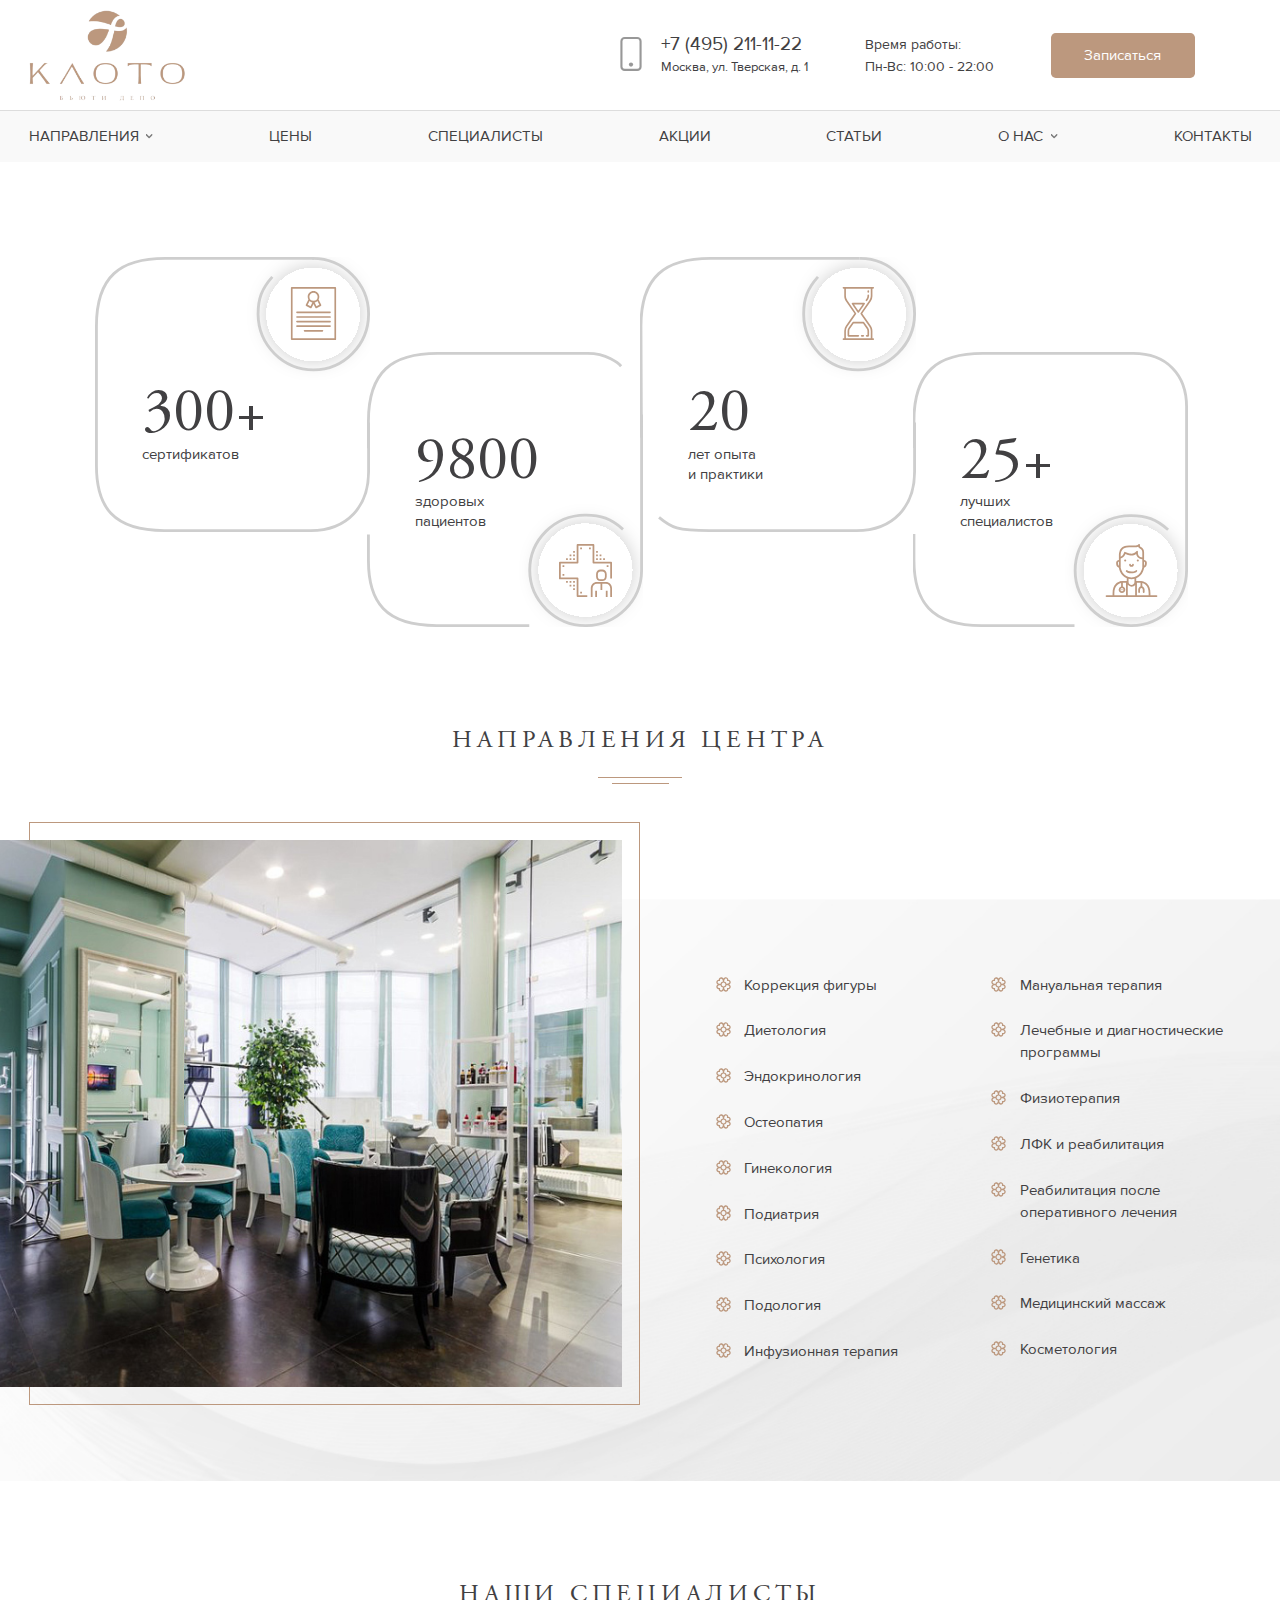
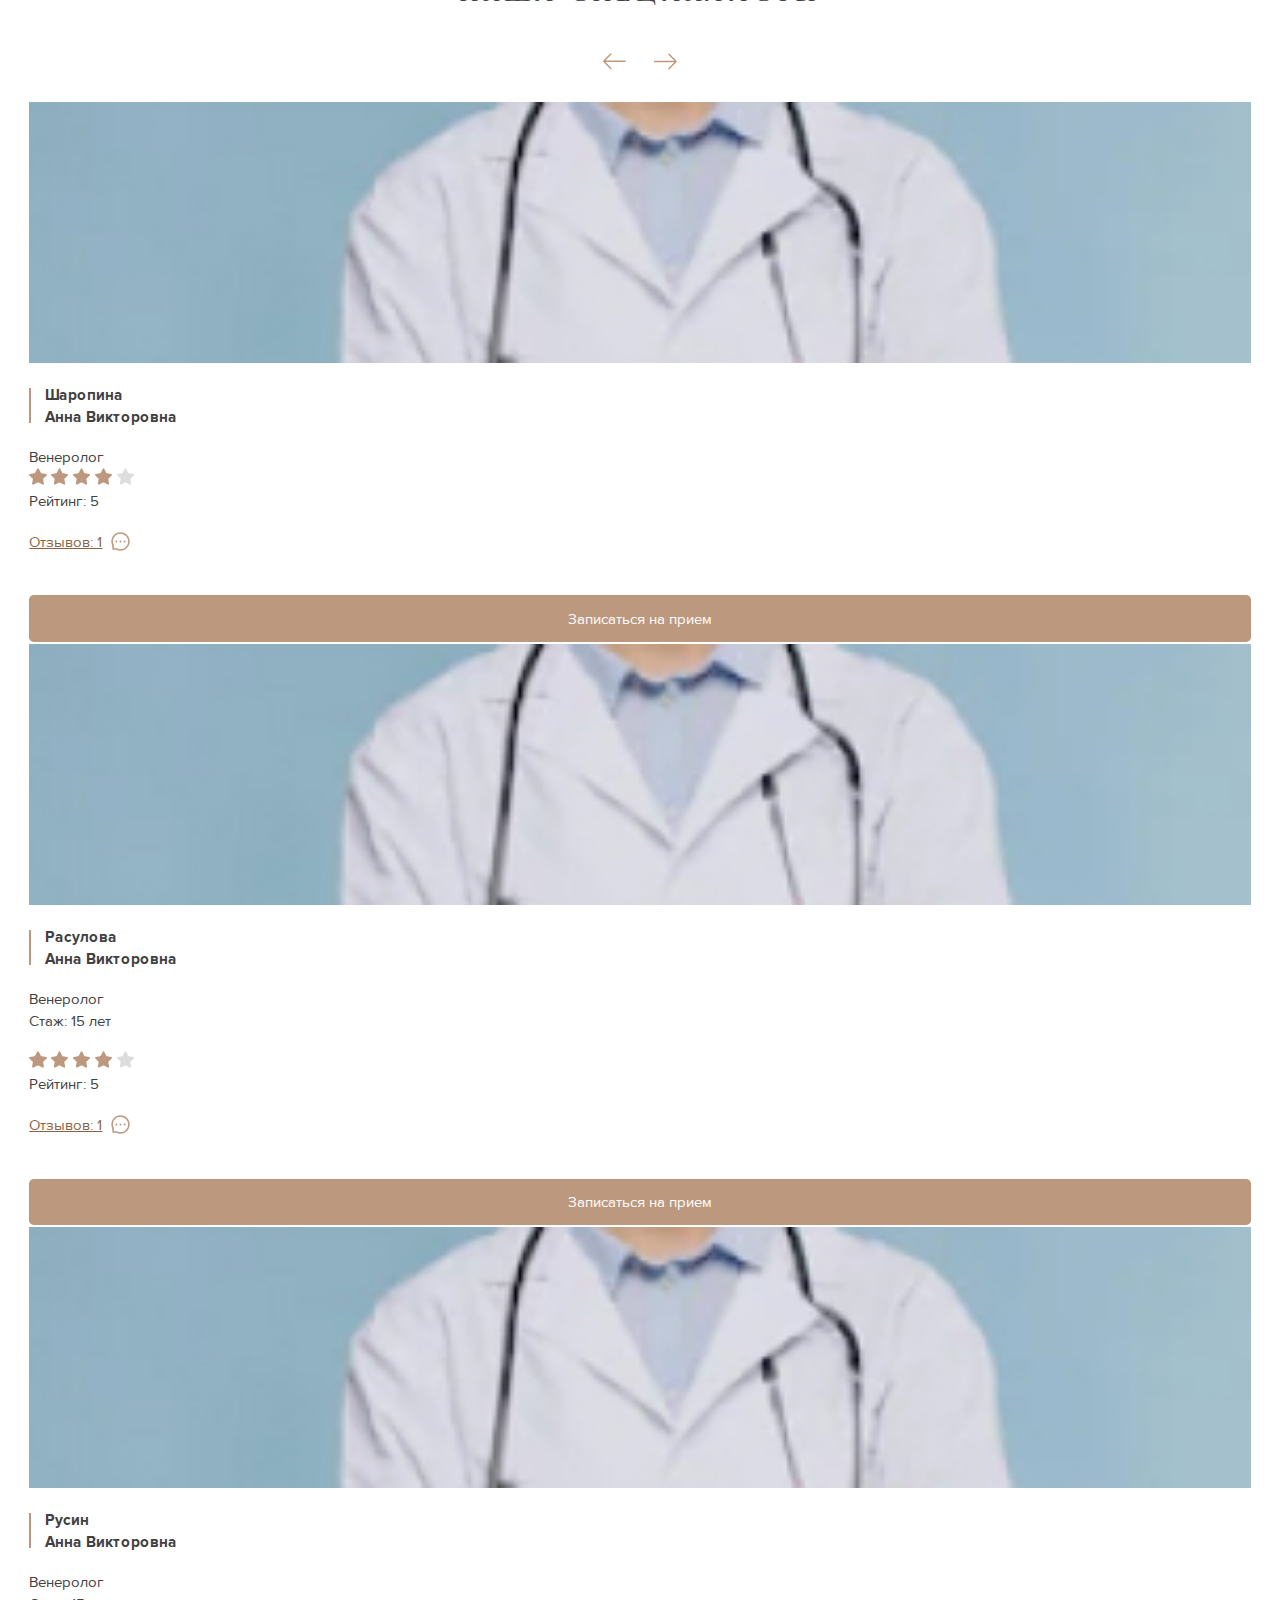
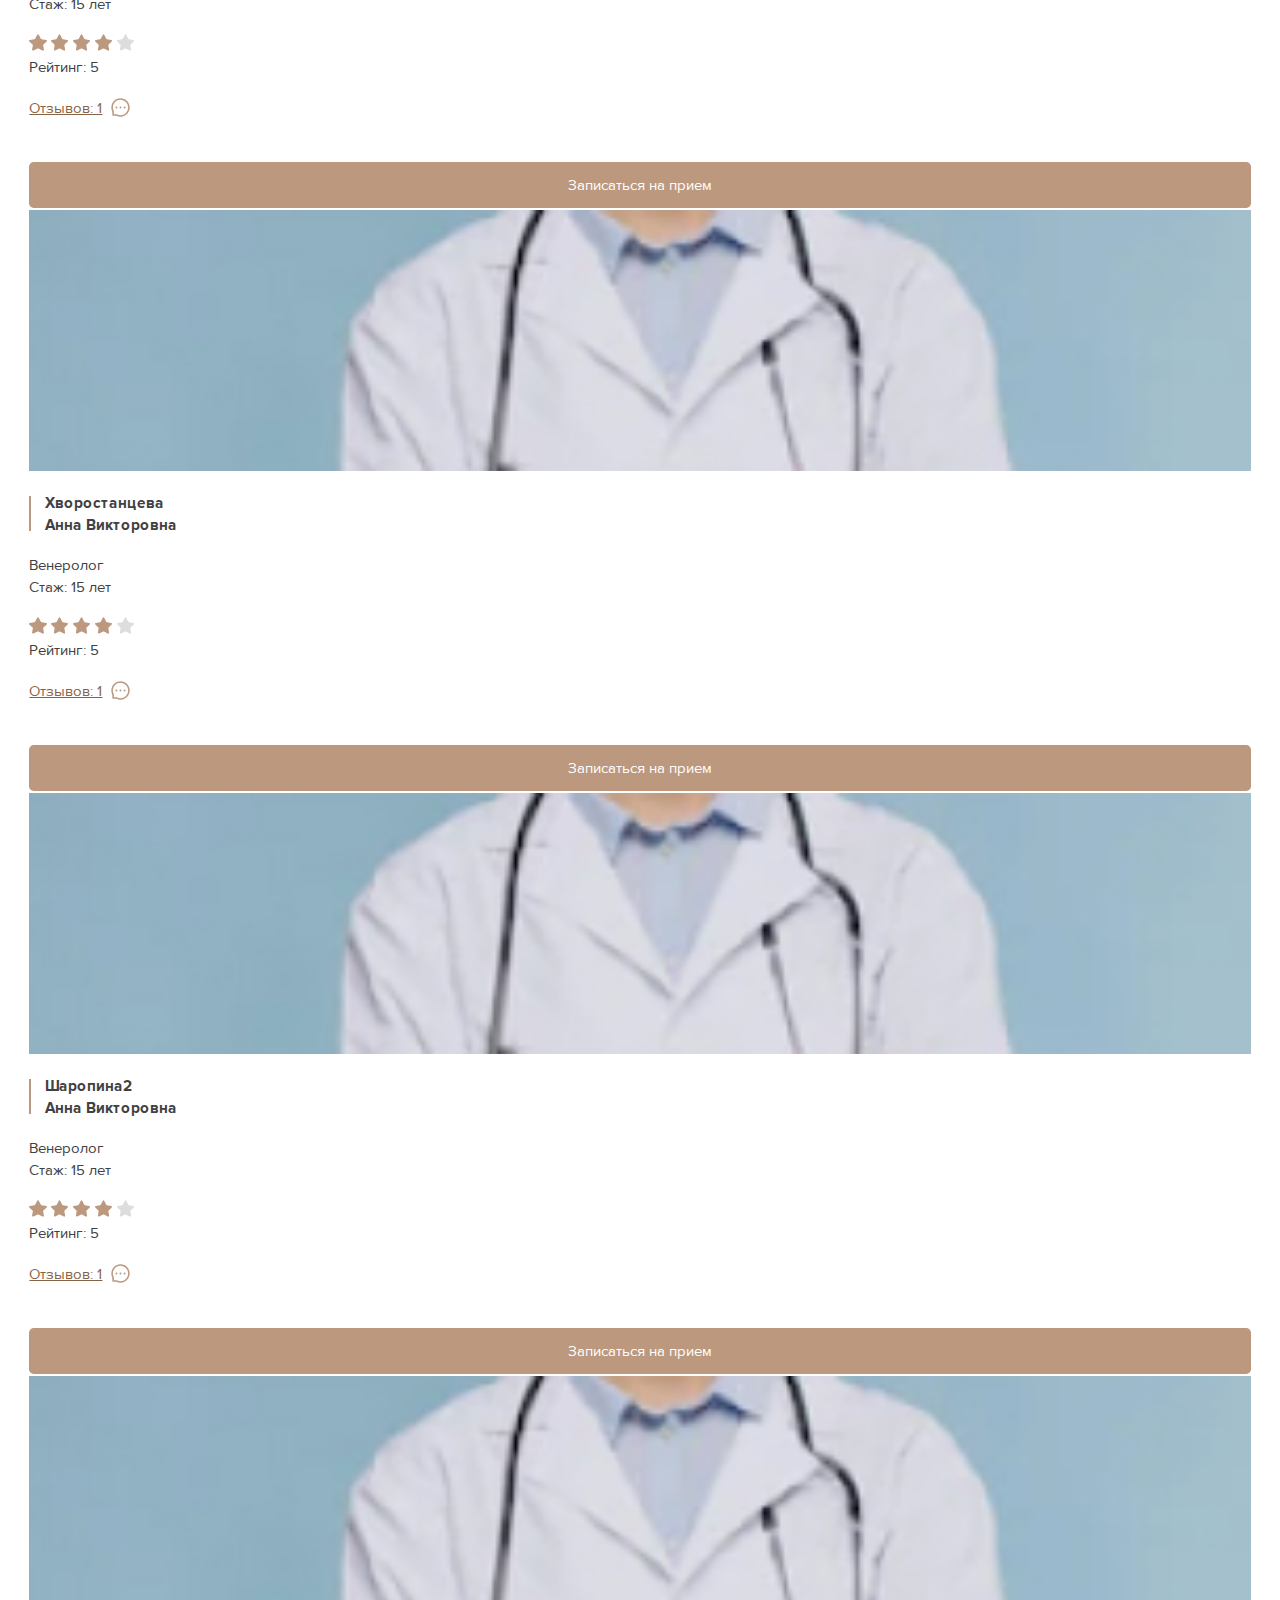
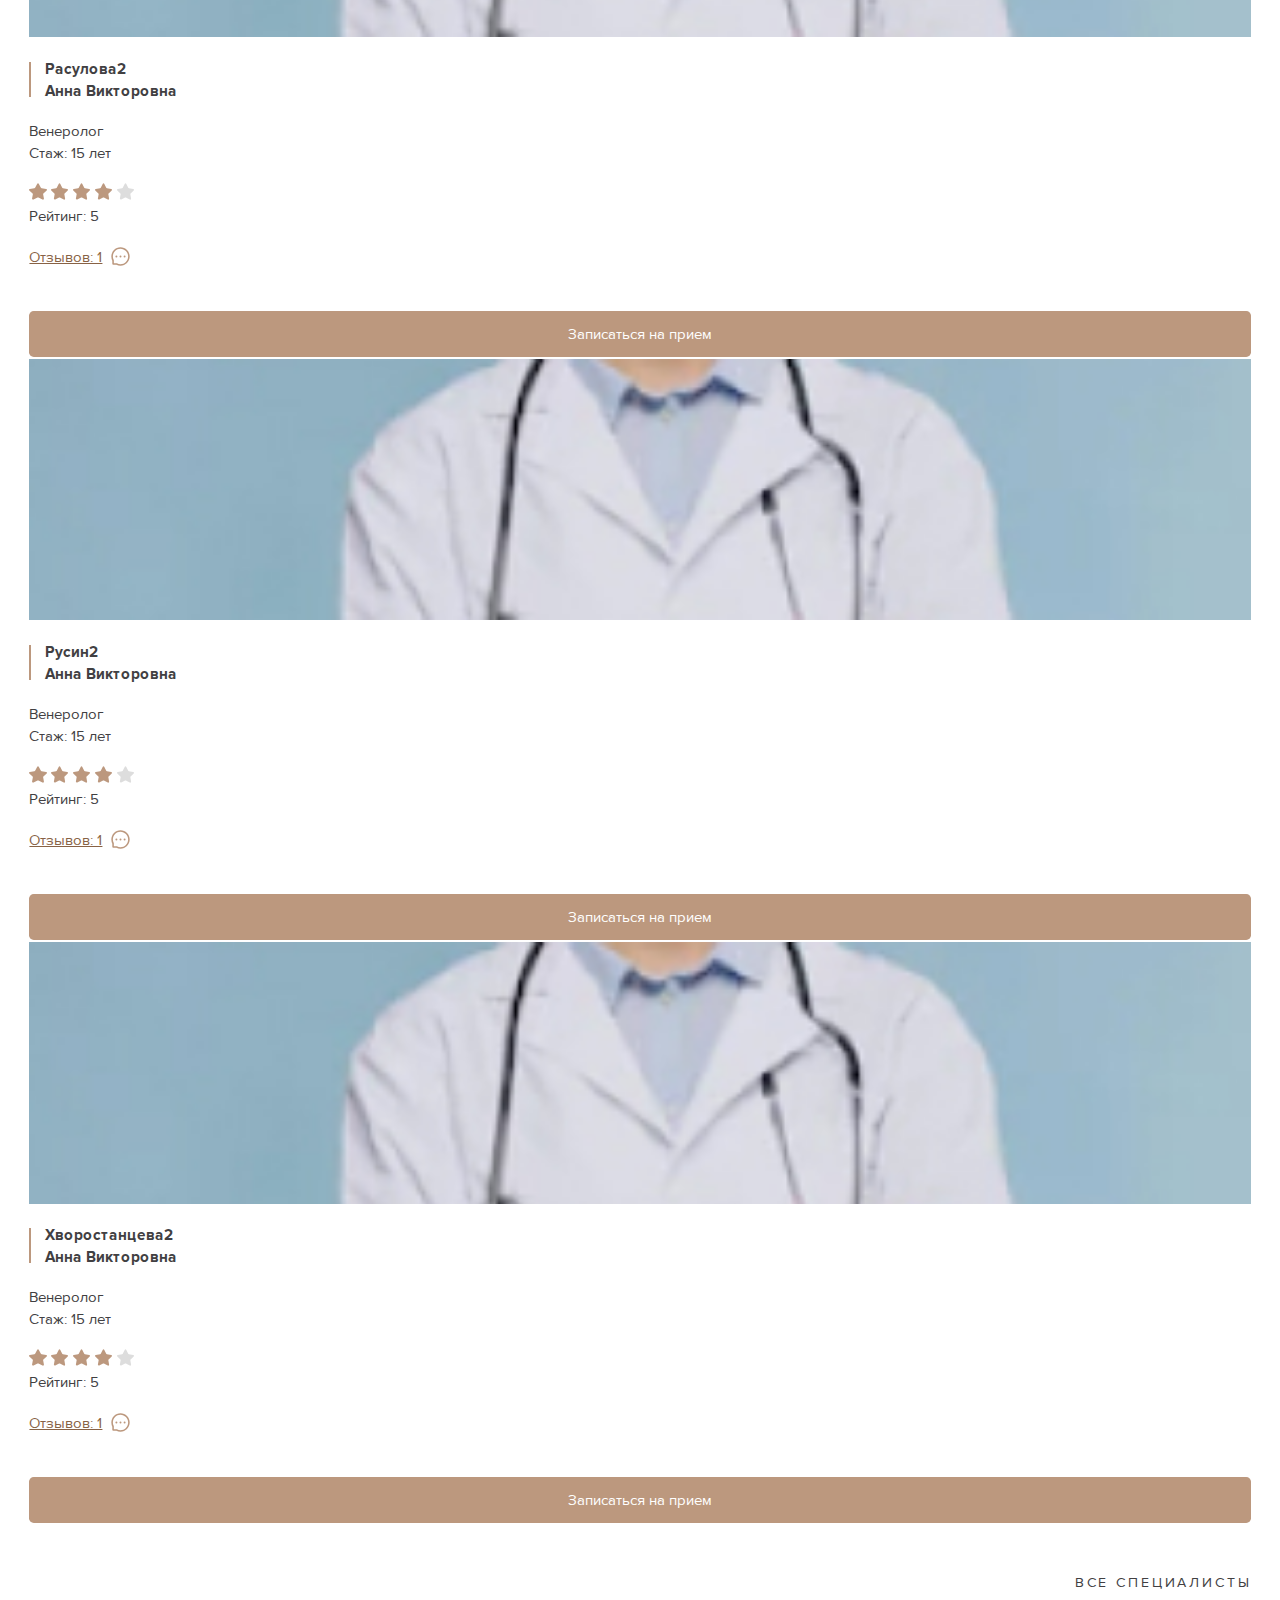
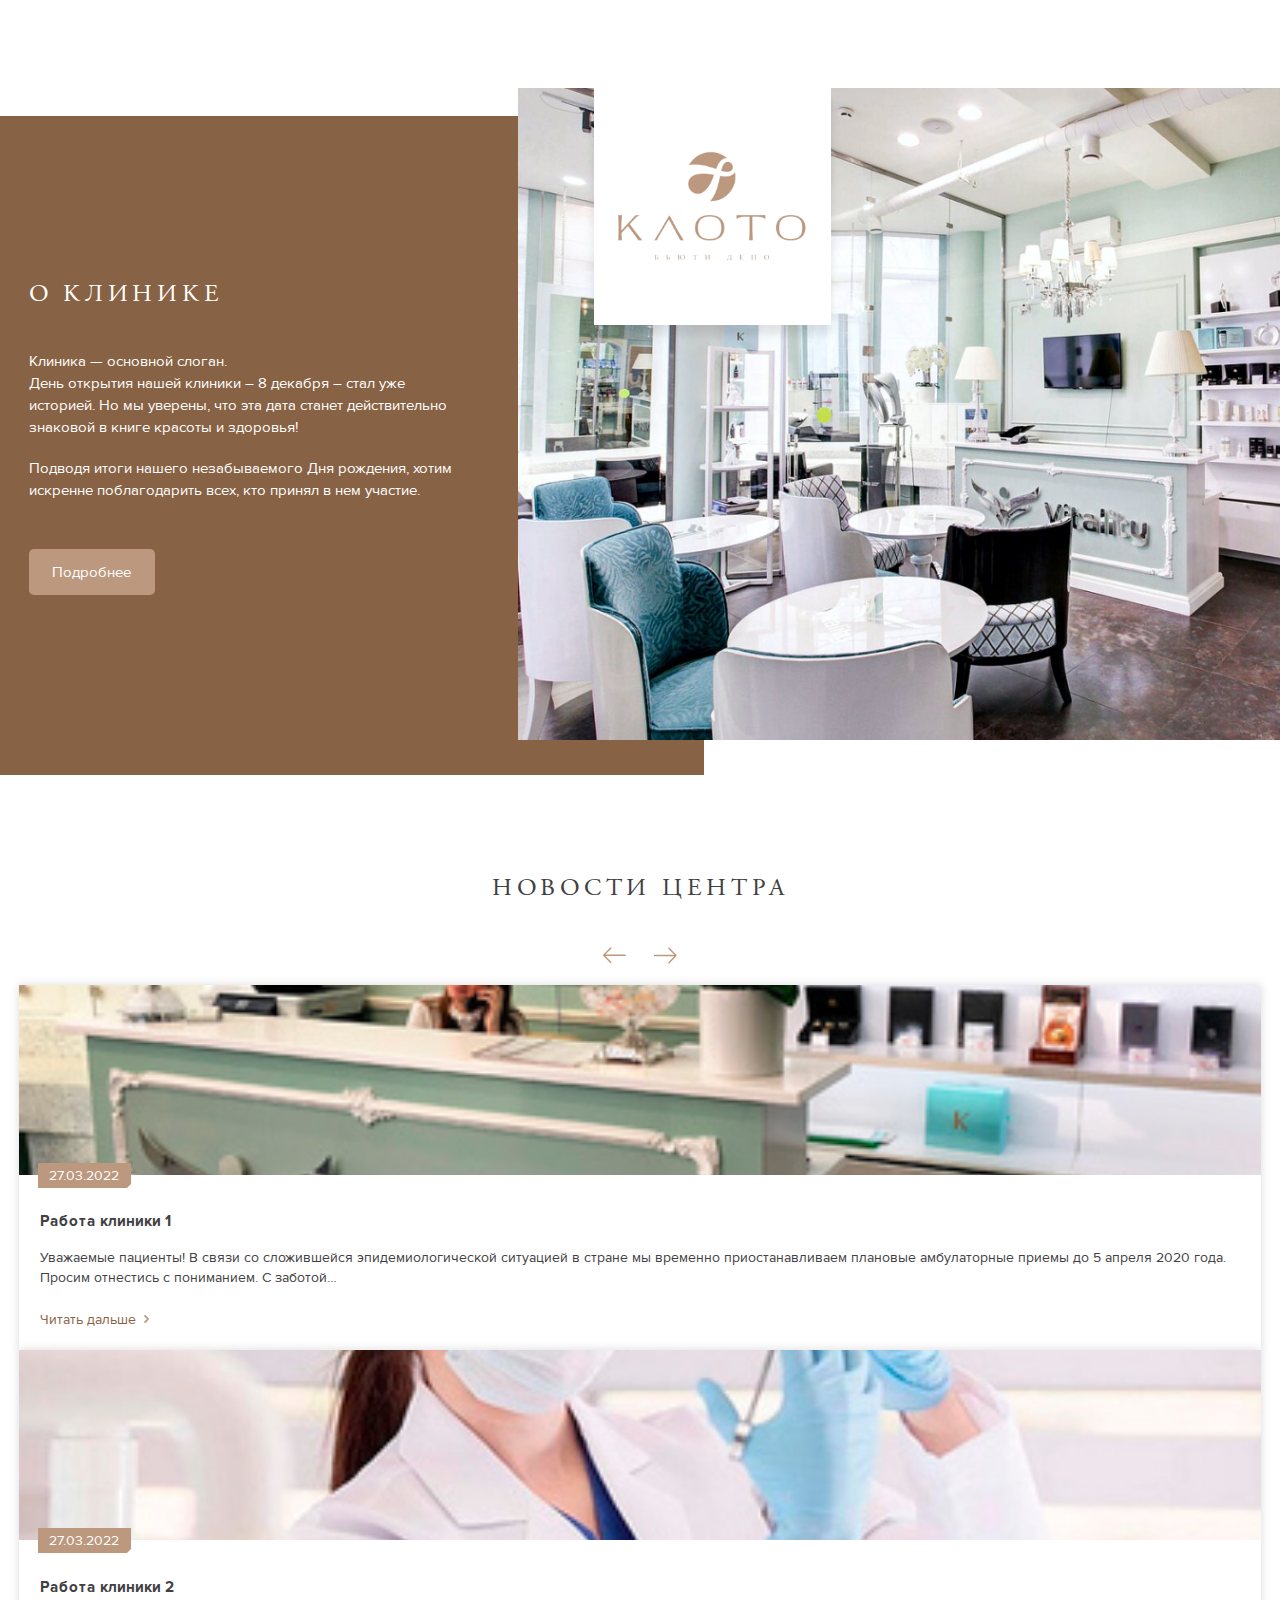
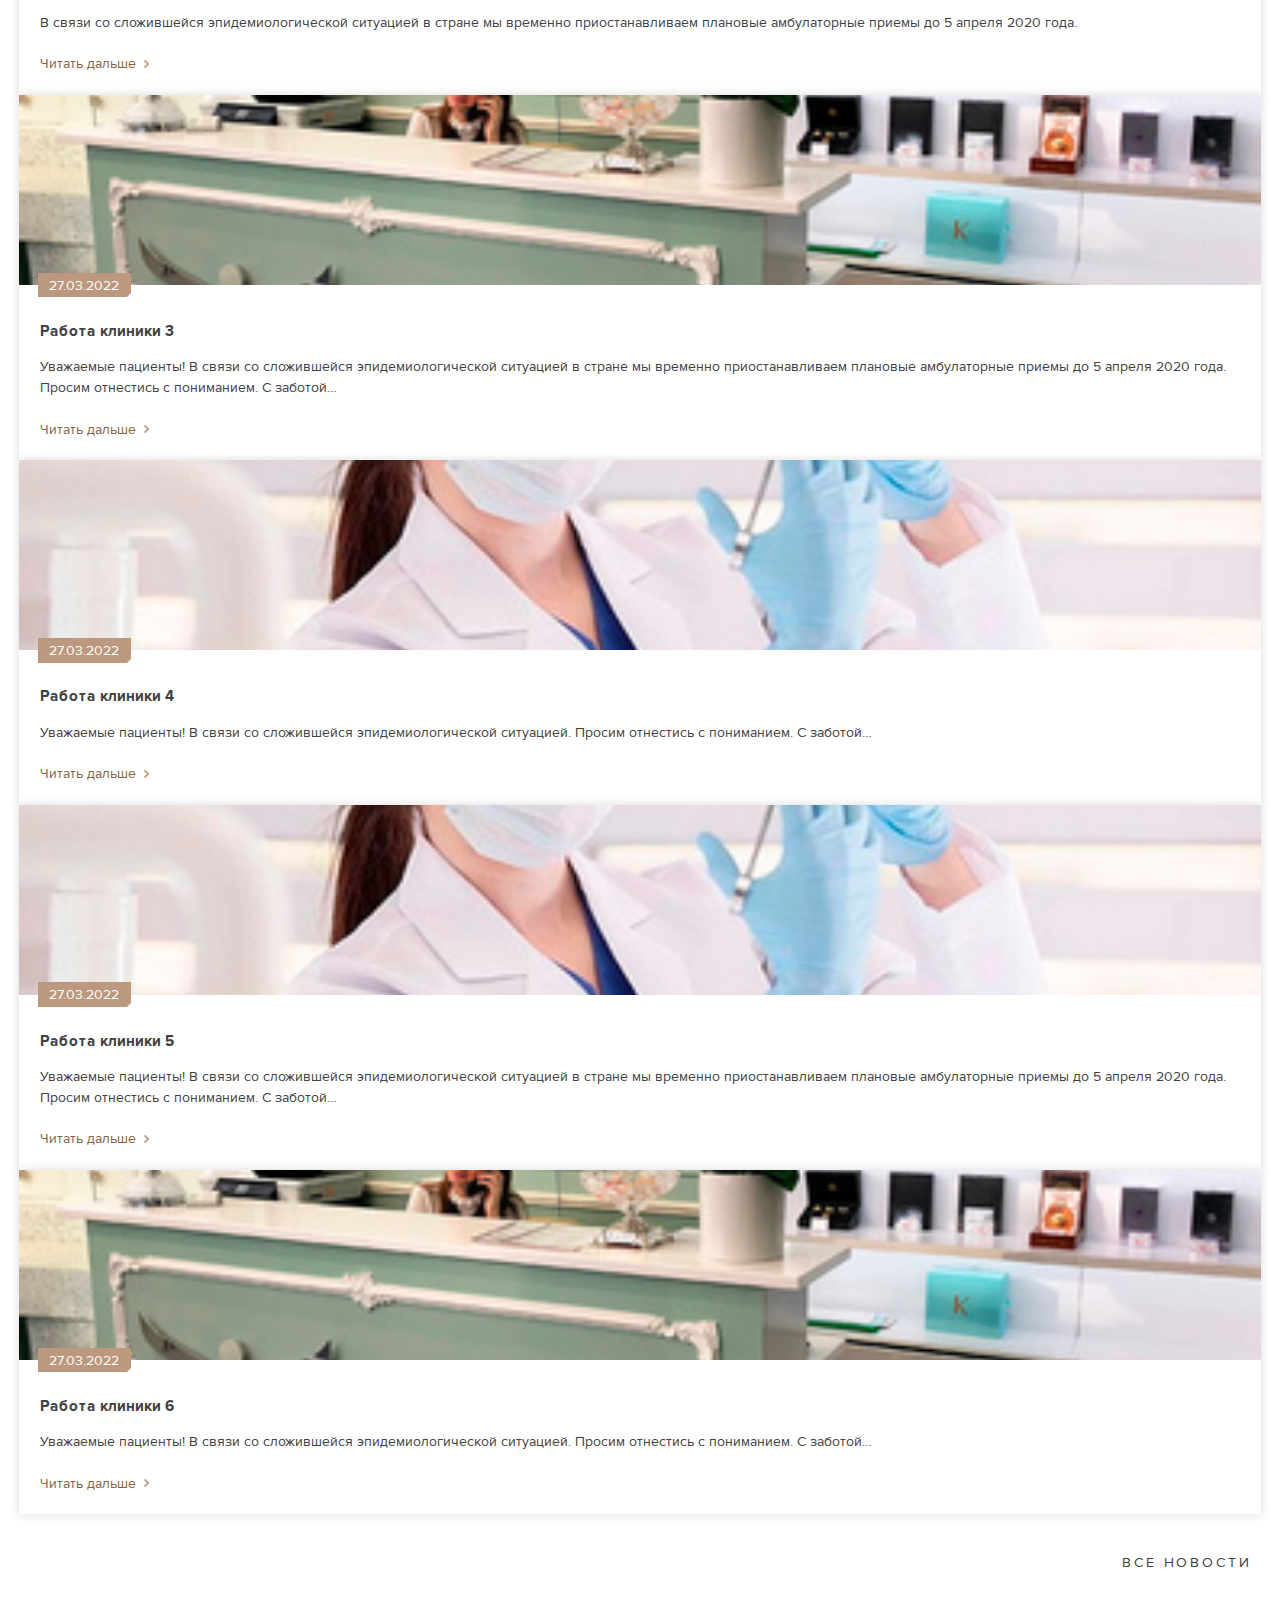
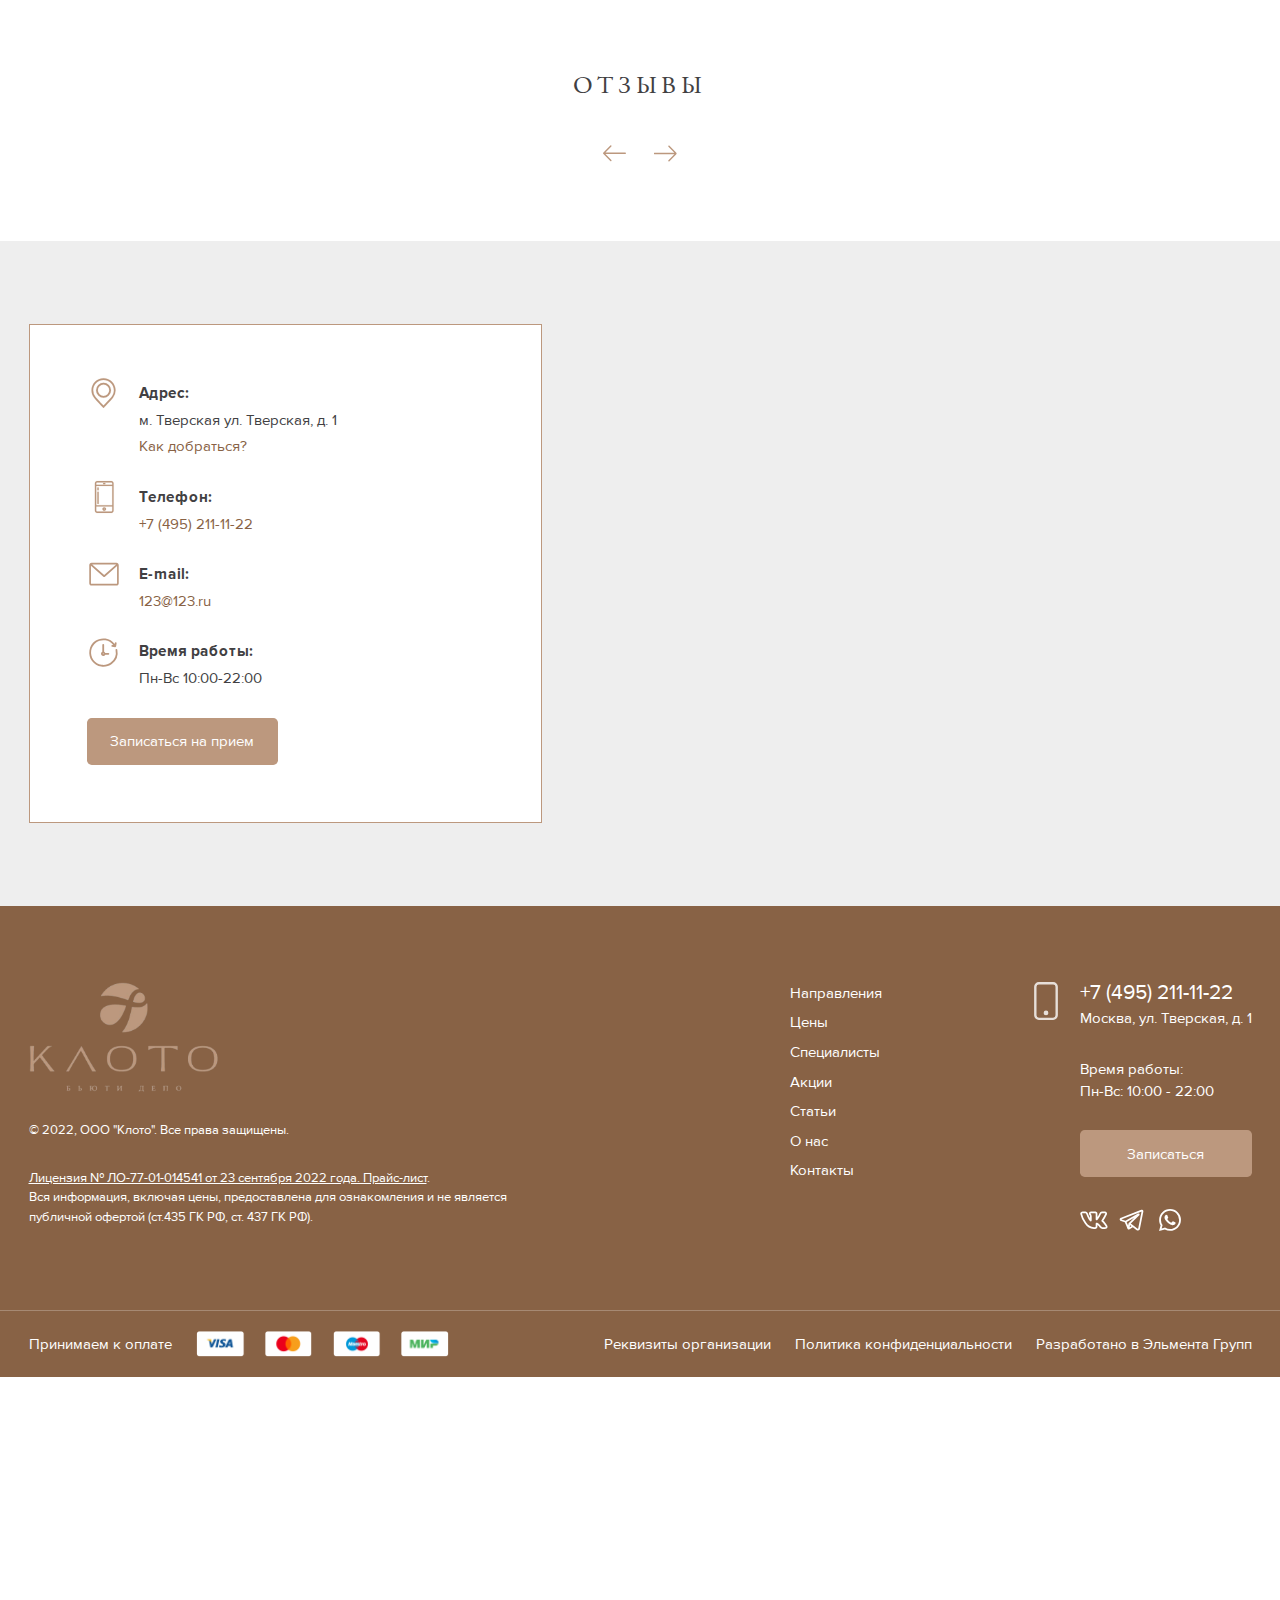
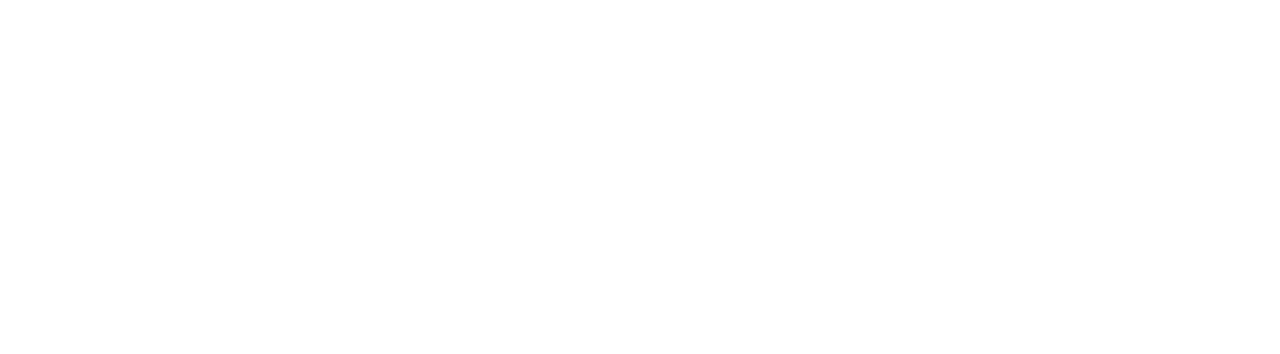
==== commit 67edbcd0: "fixes" ====
--- a/public/index.htm
+++ b/public/index.htm
@@ -30,6 +30,7 @@
                         <div class="name">Время работы:</div>
                         <div class="value">Пн-Вс: 10:00 - 22:00</div>
                     </div>
+
                     <div class="item order">
                         <a href="#" data-modal-link="order-form">Записаться</a>
                     </div>
@@ -105,6 +106,12 @@
                         <div class="name">Время работы:</div>
                         <div class="value">Пн-Вс: 10:00 - 22:00</div>
                     </div>
+                    <div class="item order">
+                        <a href="#"
+                           class="button"
+                           data-modal-link="order-form"
+                        >Записаться на прием</a>
+                    </div>
                 </div>
             </div>
         </div>
@@ -874,7 +881,10 @@
 
         <div class="contacts-block block" data-block>
             <div class="content">
-                <div class="map" data-coords='[55.786761, 37.5568507]'></div>
+                <div class="map"
+                     data-coords='[55.786761, 37.5568507]'
+                     data-placemark="/img/placemark.png"
+                ></div>
 
                 <div class="container inner">
                     <div class="info">
@@ -978,6 +988,7 @@
                             <div class="item social">
                                 <a href="#" class="social-vk"></a>
                                 <a href="#" class="social-telegram"></a>
+                                <a href="#" class="social-whatsapp"></a>
                             </div>
                         </div>
                     </div>
--- a/public/css/all.css
+++ b/public/css/all.css
@@ -1,3 +1,3 @@
 a,abbr,acronym,address,applet,article,aside,audio,b,big,blockquote,body,canvas,caption,center,cite,code,dd,del,details,dfn,div,dl,dt,em,embed,fieldset,figcaption,figure,footer,form,h1,h2,h3,h4,h5,h6,header,hgroup,html,i,iframe,img,ins,kbd,label,legend,li,mark,menu,nav,object,ol,output,p,pre,q,ruby,s,samp,section,small,span,strike,strong,sub,summary,sup,table,tbody,td,tfoot,th,thead,time,tr,tt,u,ul,var,video{border:0;font-size:100%;font:inherit;margin:0;padding:0;vertical-align:baseline}article,aside,details,figcaption,figure,footer,header,hgroup,menu,nav,section{display:block}body{line-height:1}ol,ul{list-style:none}blockquote,q{quotes:none}blockquote:after,blockquote:before,q:after,q:before{content:"";content:none}table{border-collapse:collapse;border-spacing:0}body{--color-main:#bc987e;--color-main-hover:#ad8364;--color-main-dark:#886245;--color-main-light:#f3dccc;--color-main-light-extra:#fff8f5;--color-main-light-bg:#f8e8df;--color-dark:#414042}@font-face{font-display:swap;font-family:APCGaramondC;font-style:normal;font-weight:400;src:local("APCGaramondC"),url("[data-uri]") format("truetype")}@font-face{font-display:swap;font-family:Proxima Nova;font-style:normal;font-weight:700;src:local("Proxima Nova Bold"),local("ProximaNova-Bold"),url("[data-uri]") format("truetype")}@font-face{font-display:swap;font-family:Proxima Nova;font-style:normal;font-weight:400;src:local("Proxima Nova Regular"),local("ProximaNova-Regular"),url("[data-uri]") format("truetype")}.i{background-position:50%;background-repeat:no-repeat;background-size:100% 100%;display:block;height:20px;width:20px}.i-order{background-image:url("data:image/svg+xml;charset=utf-8,%3Csvg width='33.736' height='33.736' viewBox='0 -0.11 33.736 33.736' xmlns='http://www.w3.org/2000/svg'%3E%3Cg fill='%23BC987E'%3E%3Cpath d='M1.001 33.519a1 1 0 0 1-.528-1.85c.141-.088 14.151-8.859 17.653-17.833a1 1 0 0 1 1.863.727c-3.745 9.6-17.863 18.434-18.462 18.8a.993.993 0 0 1-.526.156Z'/%3E%3Cpath d='m4.274 30.674-.017-1.09a28.119 28.119 0 0 1 4.178-14.957l.3-.441h3.806l-.923-2.983.293-.4C17.522 3.069 27.203.695 31.105.033a2.261 2.261 0 0 1 2.621 2.408c-1.791 25.095-28.105 28.1-28.371 28.125Zm5.547-14.488a26.983 26.983 0 0 0-3.554 12.23c4.909-.811 23.983-5.3 25.469-26.121a.275.275 0 0 0-.09-.232.224.224 0 0 0-.2-.06c-3.59.608-12.393 2.752-17.614 9.575l.776 2.529a1.607 1.607 0 0 1-1.536 2.079Z'/%3E%3C/g%3E%3C/svg%3E")}.i-certificate{background-image:url("data:image/svg+xml;charset=utf-8,%3Csvg width='30' height='30' fill='none' xmlns='http://www.w3.org/2000/svg'%3E%3Cg clip-path='url(%23a)' fill='%23BC987E'%3E%3Cpath d='M27.316 0H2.685a.477.477 0 0 0-.474.474v29.052c0 .26.215.474.474.474h24.631a.477.477 0 0 0 .474-.474V.474A.477.477 0 0 0 27.316 0Zm-.473 29.053H3.158V.947h23.684v28.106Z'/%3E%3Cpath d='M5.64 14.81h18.72a.477.477 0 0 0 .474-.473.477.477 0 0 0-.473-.474H5.64a.477.477 0 0 0-.474.474c0 .259.215.474.474.474ZM5.64 17.457h18.72a.477.477 0 0 0 .474-.474.477.477 0 0 0-.473-.473H5.64a.477.477 0 0 0-.474.473c0 .26.215.474.474.474ZM5.64 20.053h18.72a.477.477 0 0 0 .474-.474.477.477 0 0 0-.473-.474H5.64a.477.477 0 0 0-.474.474c0 .26.215.474.474.474ZM5.64 22.648h18.72a.477.477 0 0 0 .474-.473.477.477 0 0 0-.473-.474H5.64a.477.477 0 0 0-.474.474c0 .259.215.473.474.473ZM20.078 24.348H9.928a.477.477 0 0 0-.473.473c0 .26.215.474.474.474h10.143c.265 0 .48-.215.48-.474a.477.477 0 0 0-.474-.473ZM10.838 10.693l2.464 1.32a.461.461 0 0 0 .372.032.45.45 0 0 0 .278-.247l1.049-2.23 1.048 2.23c.057.12.158.209.278.247a.477.477 0 0 0 .372-.032l2.464-1.32a.479.479 0 0 0 .202-.631l-1.478-2.937c-.006-.007-.006-.013-.013-.026.26-.467.41-1.004.41-1.579 0-1.774-1.47-3.214-3.283-3.214s-3.285 1.446-3.285 3.214c0 .569.152 1.112.41 1.58-.005.006-.005.012-.012.025l-1.478 2.937a.477.477 0 0 0 .203.631Zm7.472-.625-1.617.871-1.048-2.216c.6-.12 1.143-.405 1.579-.809l1.086 2.154ZM15 3.253c1.289 0 2.337 1.017 2.337 2.267a2.332 2.332 0 0 1-2.336 2.318 2.332 2.332 0 0 1-2.337-2.318c0-1.25 1.048-2.267 2.337-2.267Zm-2.223 4.661c.436.398.98.682 1.58.809l-1.049 2.216-1.617-.871 1.086-2.154Z'/%3E%3C/g%3E%3Cdefs%3E%3CclipPath id='a'%3E%3Cpath fill='%23fff' d='M0 0h30v30H0z'/%3E%3C/clipPath%3E%3C/defs%3E%3C/svg%3E")}.i-health{background-image:url("data:image/svg+xml;charset=utf-8,%3Csvg width='30' height='30' fill='none' xmlns='http://www.w3.org/2000/svg'%3E%3Cg clip-path='url(%23a)'%3E%3Cg clip-path='url(%23b)'%3E%3Cg clip-path='url(%23c)' fill='%23BC987E'%3E%3Cpath d='M29.5 10H20V.5c0-.3-.2-.5-.5-.5h-9c-.3 0-.5.2-.5.5V10H.5c-.3 0-.5.2-.5.5v9c0 .3.2.5.5.5H10v9.5c0 .3.2.5.5.5H16v-1h-5v-9.5c0-.3-.2-.5-.5-.5H1v-8h9.5c.3 0 .5-.2.5-.5V1h8v9.5c0 .3.2.5.5.5H29v8.5h1v-9c0-.3-.2-.5-.5-.5Z'/%3E%3Cpath d='M26.5 21.5h-5c-1.95 0-3.5 1.55-3.5 3.5v5h1v-5c0-1.4 1.1-2.5 2.5-2.5h2V26h1v-3.5h2c1.4 0 2.5 1.1 2.5 2.5v5h1v-5c0-1.95-1.55-3.5-3.5-3.5ZM23.5 21h1c1.4 0 2.5-1.1 2.5-2.5V17c0-1.4-1.1-2.5-2.5-2.5h-1c-1.4 0-2.5 1.1-2.5 2.5v1.5c0 1.4 1.1 2.5 2.5 2.5ZM22 17c0-.85.65-1.5 1.5-1.5h1c.85 0 1.5.65 1.5 1.5v1.5c0 .85-.65 1.5-1.5 1.5h-1c-.85 0-1.5-.65-1.5-1.5V17Z'/%3E%3Cpath d='M21.5 26.5h-1V30h1v-3.5ZM27.5 26.5h-1V30h1v-3.5ZM13 2h-1v1h1V2ZM3 12H2v1h1v-1ZM28 12h-1v1h1v-1ZM3 17H2v1h1v-1ZM13 27h-1v1h1v-1ZM18 2h-1v1h1V2ZM22 8h-1v1h1V8ZM24 8h-1v1h1V8ZM26 8h-1v1h1V8ZM9 8H8v1h1V8ZM7 8H6v1h1V8ZM5 8H4v1h1V8ZM9 21H8v1h1v-1ZM7 21H6v1h1v-1ZM9 23H8v1h1v-1ZM9 25H8v1h1v-1ZM7 23H6v1h1v-1ZM5 21H4v1h1v-1ZM9 6H8v1h1V6ZM9 4H8v1h1V4ZM7 6H6v1h1V6ZM24 6h-1v1h1V6ZM22 6h-1v1h1V6ZM22 4h-1v1h1V4Z'/%3E%3C/g%3E%3C/g%3E%3C/g%3E%3Cdefs%3E%3CclipPath id='a'%3E%3Cpath fill='%23fff' d='M0 0h30v30H0z'/%3E%3C/clipPath%3E%3CclipPath id='b'%3E%3Cpath fill='%23fff' d='M0 0h30v30H0z'/%3E%3C/clipPath%3E%3CclipPath id='c'%3E%3Cpath fill='%23fff' d='M0 0h30v30H0z'/%3E%3C/clipPath%3E%3C/defs%3E%3C/svg%3E")}.i-clock{background-image:url("data:image/svg+xml;charset=utf-8,%3Csvg width='30' height='30' fill='none' xmlns='http://www.w3.org/2000/svg'%3E%3Cpath d='M23.344 29.063h-.469V24.88c0-1.051-.32-2.063-.924-2.925l-4.838-6.9 4.839-6.954a5.133 5.133 0 0 0 .923-2.945V.938h.469a.469.469 0 0 0 0-.938H6.469a.469.469 0 0 0 0 .938h.468v4.218c0 1.058.32 2.076.924 2.945l4.838 6.954-4.837 6.9a5.072 5.072 0 0 0-.925 2.925v4.183H6.47a.469.469 0 0 0 0 .937h16.875a.469.469 0 0 0 0-.938ZM7.875 24.88c0-.857.26-1.683.755-2.387l5.025-7.167a.47.47 0 0 0 0-.537L8.632 7.565a4.199 4.199 0 0 1-.756-2.409V.938h14.063v4.218a4.2 4.2 0 0 1-.756 2.41l-5.025 7.223a.469.469 0 0 0 0 .537l5.026 7.167c.494.704.755 1.53.755 2.387v4.183H7.874V24.88Z' fill='%23BC987E'/%3E%3Cpath d='M17.719 27.188h-.938a.469.469 0 0 0 0 .937h.938a.469.469 0 0 0 0-.938ZM14.906 14.608a.469.469 0 0 0 .397-.218c.104-.157 2.021-2.918 3.292-4.748a.469.469 0 0 0-.385-.736h-6.608a.469.469 0 0 0-.384.736c1.27 1.83 3.188 4.591 3.292 4.748a.469.469 0 0 0 .396.218Zm2.408-4.764c-1.342 1.93-2.042 2.94-2.408 3.47-.366-.53-1.065-1.54-2.407-3.47h4.815Z' fill='%23BC987E'/%3E%3Cpath d='M18.211 19.887a.469.469 0 0 0-.384-.2h-5.842a.469.469 0 0 0-.383.2l-2.205 3.144a3.205 3.205 0 0 0-.585 1.85v2.775c0 .26.21.469.47.469h5.624a.469.469 0 0 0 0-.938H9.75V24.88c0-.47.143-.924.415-1.31l2.064-2.945h5.354l2.065 2.944c.271.387.415.84.415 1.311v2.308h-.47a.469.469 0 0 0 0 .937h.938c.26 0 .47-.21.47-.469V24.88c0-.664-.203-1.303-.586-1.849l-2.204-3.144ZM19.247 7.885a.467.467 0 0 0 .652-.117l.514-.738c.384-.553.587-1.2.587-1.874v-.468a.469.469 0 0 0-.937 0v.468c0 .481-.145.944-.42 1.339l-.513.737a.469.469 0 0 0 .117.653ZM20.531 3.281c.26 0 .469-.21.469-.469v-.468a.469.469 0 0 0-.938 0v.469c0 .258.21.468.47.468Z' fill='%23BC987E'/%3E%3C/svg%3E")}.i-doctor{background-image:url("data:image/svg+xml;charset=utf-8,%3Csvg width='30' height='30' fill='none' xmlns='http://www.w3.org/2000/svg'%3E%3Cg clip-path='url(%23a)'%3E%3Cg clip-path='url(%23b)' fill='%23BC987E'%3E%3Cpath d='M29.135 28.994h-3.42v-1.03c0-2.361-.629-4.183-1.87-5.415-1.582-1.571-3.57-1.575-3.65-1.575h-2.519V19.37c1.61-.667 2.627-1.777 3.248-2.74.968-1.503 1.186-2.95 1.195-3.01a.497.497 0 0 0 .005-.073v-.107c.353-.088.66-.27.905-.54.712-.789.67-2.033.62-2.531a1.303 1.303 0 0 0-.497-.92c-.312-.244-.707-.33-1.028-.353v-4.3c0-1.582-.654-2.64-2-3.233-.24-.106-.356-.253-.378-.478-.021-.209.047-.398.047-.398a.503.503 0 0 0-.827-.536c-.719.729-1.436.742-2.991.703-1.014-.026-2.275-.058-3.936.18-2.29.327-3.307 1.743-3.756 2.873a6.103 6.103 0 0 0-.415 2.332v2.857c-.322.023-.719.108-1.033.353a1.303 1.303 0 0 0-.496.92c-.05.498-.092 1.742.62 2.53.247.274.559.457.917.543v.105c0 .024.002.049.005.072.009.061.227 1.508 1.195 3.01.62.963 1.638 2.074 3.248 2.74v1.606H9.808c-.087 0-2.07.004-3.653 1.575-1.242 1.232-1.871 3.054-1.871 5.414v1.031H.865a.503.503 0 1 0 0 1.006h28.27a.503.503 0 1 0 0-1.006Zm-4.425-1.03v1.03H18.07V21.98h2.037v1.95c-.432.156-.788.486-1.024.96a2.856 2.856 0 0 0-.27.88.5.5 0 0 0-.002.056v1.369a.503.503 0 1 0 1.006 0v-1.336c.022-.146.171-.945.793-1.021.622.076.772.873.794 1.021v1.336a.503.503 0 1 0 1.006 0v-1.37a.5.5 0 0 0-.003-.056 2.859 2.859 0 0 0-.27-.879c-.236-.474-.59-.804-1.024-.96V22.12a4.477 4.477 0 0 1 2.022 1.142c1.044 1.036 1.574 2.618 1.574 4.7ZM15 24.147c.83 0 1.574-.38 2.065-.976v5.822h-4.164V23.13A2.672 2.672 0 0 0 15 24.148Zm7.648-13.678c.06.586-.005 1.355-.366 1.755a.797.797 0 0 1-.158.134v-2.253c.156.018.312.058.411.136.048.038.1.094.113.228ZM9.218 4.278c.51-1.284 1.508-2.041 2.963-2.25 1.578-.225 2.793-.194 3.768-.17 1.138.03 2.044.052 2.862-.356.12.387.394.754.906.98.982.433 1.4 1.125 1.4 2.313v2.812c-.884-.078-1.542-.368-1.957-.867-.75-.901-.512-2.236-.51-2.248a.503.503 0 0 0-.888-.407c-.911 1.151-2.212 1.588-3.865 1.298-1.302-.228-2.34-.837-2.35-.842a.503.503 0 0 0-.74.291C10.363 6.35 9.457 6.95 8.873 7.185v-.987c-.002-.009-.048-.932.344-1.92Zm-1.512 7.947c-.36-.4-.426-1.169-.366-1.755.014-.134.065-.19.113-.228.102-.08.263-.12.423-.138v2.263a.785.785 0 0 1-.17-.143Zm2.236 3.89a7.517 7.517 0 0 1-1.06-2.61V8.243c.689-.195 1.977-.787 2.692-2.558.48.224 1.24.525 2.12.684 1.547.278 2.89.01 3.95-.775.073.56.27 1.216.736 1.78.608.738 1.528 1.155 2.738 1.243v4.888a7.514 7.514 0 0 1-1.06 2.61c-1.128 1.73-2.814 2.682-5.011 2.828h-.094c-2.197-.146-3.883-1.098-5.01-2.828Zm4.962 3.833.033.001h.159a8.573 8.573 0 0 0 1.574-.247v1.771c0 .92-.75 1.67-1.67 1.67-.921 0-1.67-.75-1.67-1.67v-1.77a8.575 8.575 0 0 0 1.574.245Zm-5.292 5.023a.884.884 0 0 1 0 1.766.884.884 0 0 1 0-1.766ZM5.29 27.963c0-4.539 2.55-5.635 3.819-5.899v1.97a1.892 1.892 0 0 0-1.386 1.82c0 1.041.847 1.889 1.889 1.889s1.89-.848 1.89-1.89c0-.867-.589-1.6-1.387-1.82V21.98h1.78v7.014H5.29v-1.03Z'/%3E%3Cpath d='M11.43 9.964a.6.6 0 1 0 0-1.2.6.6 0 0 0 0 1.2ZM18.571 9.965a.6.6 0 1 0 0-1.2.6.6 0 0 0 0 1.2ZM18.119 15.585a.503.503 0 1 0-.783-.632c-.006.007-.61.667-2.212.667-1.664 0-2.475-.691-2.514-.726a.503.503 0 0 0-.675.746c.044.04 1.104.985 3.19.985 2.093 0 2.908-.934 2.994-1.04ZM14.87 12.9h.26c.665 0 1.207-.54 1.207-1.207a.503.503 0 1 0-1.006 0c0 .111-.09.202-.201.202h-.26a.202.202 0 0 1-.2-.202.503.503 0 1 0-1.007 0c0 .666.542 1.208 1.207 1.208ZM9.612 26.167a.313.313 0 1 0 0-.626.313.313 0 0 0 0 .626Z'/%3E%3C/g%3E%3C/g%3E%3Cdefs%3E%3CclipPath id='a'%3E%3Cpath fill='%23fff' d='M0 0h30v30H0z'/%3E%3C/clipPath%3E%3CclipPath id='b'%3E%3Cpath fill='%23fff' d='M0 0h30v30H0z'/%3E%3C/clipPath%3E%3C/defs%3E%3C/svg%3E")}.i-star{background-image:url("data:image/svg+xml;charset=utf-8,%3Csvg xmlns='http://www.w3.org/2000/svg' viewBox='0 0 47.94 47.94' style='enable-background:new 0 0 47.94 47.94' xml:space='preserve'%3E%3Cpath style='fill:%23bc987e' d='m26.285 2.486 5.407 10.956a2.58 2.58 0 0 0 1.944 1.412l12.091 1.757c2.118.308 2.963 2.91 1.431 4.403l-8.749 8.528a2.582 2.582 0 0 0-.742 2.285l2.065 12.042c.362 2.109-1.852 3.717-3.746 2.722l-10.814-5.685a2.585 2.585 0 0 0-2.403 0l-10.814 5.685c-1.894.996-4.108-.613-3.746-2.722l2.065-12.042a2.582 2.582 0 0 0-.742-2.285L.783 21.014c-1.532-1.494-.687-4.096 1.431-4.403l12.091-1.757a2.58 2.58 0 0 0 1.944-1.412l5.407-10.956c.946-1.919 3.682-1.919 4.629 0z'/%3E%3C/svg%3E")}.i-star-grey{background-image:url("data:image/svg+xml;charset=utf-8,%3Csvg xmlns='http://www.w3.org/2000/svg' viewBox='0 0 47.94 47.94' style='enable-background:new 0 0 47.94 47.94' xml:space='preserve'%3E%3Cpath style='fill:%23ddd' d='m26.285 2.486 5.407 10.956a2.58 2.58 0 0 0 1.944 1.412l12.091 1.757c2.118.308 2.963 2.91 1.431 4.403l-8.749 8.528a2.582 2.582 0 0 0-.742 2.285l2.065 12.042c.362 2.109-1.852 3.717-3.746 2.722l-10.814-5.685a2.585 2.585 0 0 0-2.403 0l-10.814 5.685c-1.894.996-4.108-.613-3.746-2.722l2.065-12.042a2.582 2.582 0 0 0-.742-2.285L.783 21.014c-1.532-1.494-.687-4.096 1.431-4.403l12.091-1.757a2.58 2.58 0 0 0 1.944-1.412l5.407-10.956c.946-1.919 3.682-1.919 4.629 0z'/%3E%3C/svg%3E")}.i-info{background-image:url("data:image/svg+xml;charset=utf-8,%3Csvg xmlns='http://www.w3.org/2000/svg' viewBox='0 0 258.427 258.427' style='enable-background:new 0 0 258.427 258.427' xml:space='preserve'%3E%3Cpath d='M170.039 202.929h-13.076v-86.353c0-15.301-12.448-27.749-27.749-27.749h-23.37c-15.301 0-27.749 12.448-27.749 27.749 0 13.812 10.143 25.298 23.37 27.404v58.948H88.388c-15.301 0-27.749 12.448-27.749 27.749s12.448 27.749 27.749 27.749h81.65c15.301 0 27.749-12.448 27.749-27.749s-12.448-27.748-27.748-27.748zm0 37.498h-81.65c-5.376 0-9.749-4.373-9.749-9.749s4.373-9.749 9.749-9.749h22.076a9 9 0 0 0 9-9v-76.604a9 9 0 0 0-9-9h-4.621c-5.376 0-9.749-4.373-9.749-9.749s4.373-9.749 9.749-9.749h23.37c5.376 0 9.749 4.373 9.749 9.749v95.353a9 9 0 0 0 9 9h22.076c5.376 0 9.749 4.373 9.749 9.749s-4.373 9.749-9.749 9.749zM129.213 72.627c20.023 0 36.313-16.29 36.313-36.313S149.237 0 129.213 0 92.9 16.29 92.9 36.313s16.29 36.314 36.313 36.314zm0-54.627c10.098 0 18.313 8.216 18.313 18.313s-8.216 18.313-18.313 18.313S110.9 46.411 110.9 36.313 119.116 18 129.213 18z' fill='%23BC987E'/%3E%3C/svg%3E")}.i-message{background-image:url("data:image/svg+xml;charset=utf-8,%3Csvg xmlns='http://www.w3.org/2000/svg' viewBox='0 0 458 458' style='enable-background:new 0 0 458 458' xml:space='preserve'%3E%3Cpath d='M428 41.533H30c-16.568 0-30 13.432-30 30v252c0 16.568 13.432 30 30 30h132.1l43.942 52.243a30 30 0 0 0 45.918.001l43.942-52.243H428c16.569 0 30-13.432 30-30v-252c0-16.569-13.431-30.001-30-30.001zm0 282H281.933L229 386.465l-52.932-62.932H30v-252h398v252z' fill='%23BC987E'/%3E%3Cpath d='M85.402 156.999h137c8.284 0 15-6.716 15-15s-6.716-15-15-15h-137c-8.284 0-15 6.716-15 15s6.716 15 15 15zM71 233.999c0 8.284 6.716 15 15 15h286c8.284 0 15-6.716 15-15s-6.716-15-15-15H86c-8.284 0-15 6.716-15 15z' fill='%23BC987E'/%3E%3C/svg%3E")}.i-warning{background-image:url("data:image/svg+xml;charset=utf-8,%3Csvg xmlns='http://www.w3.org/2000/svg' viewBox='0 0 486.463 486.463' style='enable-background:new 0 0 486.463 486.463' xml:space='preserve'%3E%3Cpath d='M243.225 333.382c-13.6 0-25 11.4-25 25s11.4 25 25 25c13.1 0 25-11.4 24.4-24.4.6-14.3-10.7-25.6-24.4-25.6z' fill='%23fff'/%3E%3Cpath d='M474.625 421.982c15.7-27.1 15.8-59.4.2-86.4l-156.6-271.2c-15.5-27.3-43.5-43.5-74.9-43.5s-59.4 16.3-74.9 43.4l-156.8 271.5c-15.6 27.3-15.5 59.8.3 86.9 15.6 26.8 43.5 42.9 74.7 42.9h312.8c31.3 0 59.4-16.3 75.2-43.6zm-34-19.6c-8.7 15-24.1 23.9-41.3 23.9h-312.8c-17 0-32.3-8.7-40.8-23.4-8.6-14.9-8.7-32.7-.1-47.7l156.8-271.4c8.5-14.9 23.7-23.7 40.9-23.7 17.1 0 32.4 8.9 40.9 23.8l156.7 271.4c8.4 14.6 8.3 32.2-.3 47.1z' fill='%23fff'/%3E%3Cpath d='M237.025 157.882c-11.9 3.4-19.3 14.2-19.3 27.3.6 7.9 1.1 15.9 1.7 23.8 1.7 30.1 3.4 59.6 5.1 89.7.6 10.2 8.5 17.6 18.7 17.6s18.2-7.9 18.7-18.2c0-6.2 0-11.9.6-18.2 1.1-19.3 2.3-38.6 3.4-57.9.6-12.5 1.7-25 2.3-37.5 0-4.5-.6-8.5-2.3-12.5-5.1-11.2-17-16.9-28.9-14.1z' fill='%23fff'/%3E%3C/svg%3E")}.i-doctor2{background-image:url("data:image/svg+xml;charset=utf-8,%3Csvg xmlns='http://www.w3.org/2000/svg' viewBox='0 0 180.146 180.146' style='enable-background:new 0 0 180.146 180.146' xml:space='preserve'%3E%3Cpath fill='%23BC987E' d='M89.948 76.96c21.217 0 38.478-17.261 38.478-38.478C128.427 17.263 111.165 0 89.948 0c-21.218 0-38.48 17.263-38.48 38.482 0 21.217 17.262 38.478 38.48 38.478zm0-61.96c12.946 0 23.478 10.534 23.478 23.482 0 12.946-10.532 23.478-23.478 23.478-12.947 0-23.481-10.532-23.481-23.478C66.468 25.534 77.001 15 89.948 15zM105.79 83.46H74.358c-20.67 0-37.486 16.817-37.486 37.488v51.698a7.5 7.5 0 0 0 15 0v-51.698c0-8.883 5.177-16.577 12.672-20.229l18.029 46.942v24.945a7.5 7.5 0 0 0 15 0V147.66l18.029-46.941c7.494 3.651 12.672 11.347 12.672 20.229v51.698a7.5 7.5 0 0 0 7.5 7.5 7.5 7.5 0 0 0 7.5-7.5v-51.698c0-20.671-16.815-37.488-37.484-37.488zm-15.717 41.893L79.744 98.46h20.658l-10.329 26.893z'/%3E%3C/svg%3E")}.i-search{background-image:url("data:image/svg+xml;charset=utf-8,%3Csvg xmlns='http://www.w3.org/2000/svg' viewBox='0 0 487.95 487.95' style='enable-background:new 0 0 487.95 487.95' xml:space='preserve'%3E%3Cpath d='m481.8 453-140-140.1c27.6-33.1 44.2-75.4 44.2-121.6C386 85.9 299.5.2 193.1.2S0 86 0 191.4s86.5 191.1 192.9 191.1c45.2 0 86.8-15.5 119.8-41.4l140.5 140.5c8.2 8.2 20.4 8.2 28.6 0 8.2-8.2 8.2-20.4 0-28.6zM41 191.4c0-82.8 68.2-150.1 151.9-150.1s151.9 67.3 151.9 150.1-68.2 150.1-151.9 150.1S41 274.1 41 191.4z' fill='%23BC987E'/%3E%3C/svg%3E")}.i-message-white{background-image:url("data:image/svg+xml;charset=utf-8,%3Csvg width='1024' height='1024' xmlns='http://www.w3.org/2000/svg' class='icon'%3E%3Cpath d='M464 512a48 48 0 1 0 96 0 48 48 0 1 0-96 0zm200 0a48 48 0 1 0 96 0 48 48 0 1 0-96 0zm-400 0a48 48 0 1 0 96 0 48 48 0 1 0-96 0zm661.2-173.6c-22.6-53.7-55-101.9-96.3-143.3a444.35 444.35 0 0 0-143.3-96.3C630.6 75.7 572.2 64 512 64h-2c-60.6.3-119.3 12.3-174.5 35.9a445.35 445.35 0 0 0-142 96.5c-40.9 41.3-73 89.3-95.2 142.8-23 55.4-34.6 114.3-34.3 174.9A449.4 449.4 0 0 0 112 714v152a46 46 0 0 0 46 46h152.1A449.4 449.4 0 0 0 510 960h2.1c59.9 0 118-11.6 172.7-34.3a444.48 444.48 0 0 0 142.8-95.2c41.3-40.9 73.8-88.7 96.5-142 23.6-55.2 35.6-113.9 35.9-174.5.3-60.9-11.5-120-34.8-175.6zm-151.1 438C704 845.8 611 884 512 884h-1.7c-60.3-.3-120.2-15.3-173.1-43.5l-8.4-4.5H188V695.2l-4.5-8.4C155.3 633.9 140.3 574 140 513.7c-.4-99.7 37.7-193.3 107.6-263.8 69.8-70.5 163.1-109.5 262.8-109.9h1.7c50 0 98.5 9.7 144.2 28.9 44.6 18.7 84.6 45.6 119 80 34.3 34.3 61.3 74.4 80 119 19.4 46.2 29.1 95.2 28.9 145.8-.6 99.6-39.7 192.9-110.1 262.7z' fill='%23fff'/%3E%3C/svg%3E")}.i-close{background-image:url("data:image/svg+xml;charset=utf-8,%3Csvg width='24' height='24' fill='none' xmlns='http://www.w3.org/2000/svg'%3E%3Cpath d='M6.226 4.811A1 1 0 0 0 4.81 6.225L10.586 12l-5.774 5.775a1 1 0 1 0 1.414 1.414L12 13.414l5.775 5.775a1 1 0 0 0 1.414-1.414L13.415 12l5.774-5.775a1 1 0 1 0-1.414-1.414L12 10.586 6.226 4.81Z' fill='%23000'/%3E%3C/svg%3E")}.i-doctor3{background-image:url("data:image/svg+xml;charset=utf-8,%3Csvg xmlns='http://www.w3.org/2000/svg' viewBox='0 0 512 512'%3E%3Cg fill='%23fff'%3E%3Cpath d='M256 255.4c-135.1 0-245 101-245 225.2 0 11.3 9.1 20.4 20.4 20.4 11.3 0 20.4-9.1 20.4-20.4 0-101.6 91.6-184.3 204.2-184.3S460.2 379 460.2 480.6c0 11.3 9.1 20.4 20.4 20.4 11.3 0 20.4-9.1 20.4-20.4 0-124.2-109.9-225.2-245-225.2zM256 240.7c65.7 0 119.2-51.5 119.2-114.8C375.2 62.5 321.7 11 256 11c-65.8 0-119.3 51.5-119.3 114.8S190.2 240.7 256 240.7zm0-188.9c43.2 0 78.4 33.2 78.4 74s-35.2 74-78.4 74-78.4-33.2-78.4-74 35.2-74 78.4-74z'/%3E%3Cpath d='M377.4 391.9h-45v-43.7c0-11.3-9.1-20.4-20.4-20.4-11.3 0-20.4 9.1-20.4 20.4v43.7h-45c-11.3 0-20.4 9.1-20.4 20.4 0 11.3 9.1 20.4 20.4 20.4h45v43.7c0 11.3 9.1 20.4 20.4 20.4 11.3 0 20.4-9.1 20.4-20.4v-43.7h45c11.3 0 20.4-9.1 20.4-20.4 0-11.3-9.2-20.4-20.4-20.4z'/%3E%3C/g%3E%3C/svg%3E")}/*! jQuery UI - v1.13.1 - 2022-05-21
 * http://jqueryui.com
-* Copyright jQuery Foundation and other contributors; Licensed MIT */.ui-draggable-handle{-ms-touch-action:none;touch-action:none}.ui-helper-hidden{display:none}.ui-helper-hidden-accessible{border:0;clip:rect(0 0 0 0);height:1px;margin:-1px;overflow:hidden;padding:0;position:absolute;width:1px}.ui-helper-reset{margin:0;padding:0;border:0;outline:0;line-height:1.3;text-decoration:none;font-size:100%;list-style:none}.ui-helper-clearfix:after,.ui-helper-clearfix:before{content:"";display:table;border-collapse:collapse}.ui-helper-clearfix:after{clear:both}.ui-helper-zfix{width:100%;height:100%;top:0;left:0;position:absolute;opacity:0;-ms-filter:"alpha(opacity=0)"}.ui-front{z-index:100}.ui-state-disabled{cursor:default!important;pointer-events:none}.ui-icon{display:inline-block;vertical-align:middle;margin-top:-.25em;position:relative;text-indent:-99999px;overflow:hidden;background-repeat:no-repeat}.ui-widget-icon-block{left:50%;margin-left:-8px;display:block}.ui-widget-overlay{position:fixed;top:0;left:0;width:100%;height:100%}.ui-resizable{position:relative}.ui-resizable-handle{position:absolute;font-size:.1px;display:block;-ms-touch-action:none;touch-action:none}.ui-resizable-autohide .ui-resizable-handle,.ui-resizable-disabled .ui-resizable-handle{display:none}.ui-resizable-n{cursor:n-resize;height:7px;width:100%;top:-5px;left:0}.ui-resizable-s{cursor:s-resize;height:7px;width:100%;bottom:-5px;left:0}.ui-resizable-e{cursor:e-resize;width:7px;right:-5px;top:0;height:100%}.ui-resizable-w{cursor:w-resize;width:7px;left:-5px;top:0;height:100%}.ui-resizable-se{cursor:se-resize;width:12px;height:12px;right:1px;bottom:1px}.ui-resizable-sw{cursor:sw-resize;width:9px;height:9px;left:-5px;bottom:-5px}.ui-resizable-nw{cursor:nw-resize;width:9px;height:9px;left:-5px;top:-5px}.ui-resizable-ne{cursor:ne-resize;width:9px;height:9px;right:-5px;top:-5px}.ui-button{padding:.4em 1em;display:inline-block;position:relative;line-height:normal;margin-right:.1em;cursor:pointer;vertical-align:middle;text-align:center;-webkit-user-select:none;-moz-user-select:none;-ms-user-select:none;user-select:none;overflow:visible}.ui-button,.ui-button:active,.ui-button:hover,.ui-button:link,.ui-button:visited{text-decoration:none}.ui-button-icon-only{width:2em;box-sizing:border-box;text-indent:-9999px;white-space:nowrap}input.ui-button.ui-button-icon-only{text-indent:0}.ui-button-icon-only .ui-icon{position:absolute;top:50%;left:50%;margin-top:-8px;margin-left:-8px}.ui-button.ui-icon-notext .ui-icon{padding:0;width:2.1em;height:2.1em;text-indent:-9999px;white-space:nowrap}input.ui-button.ui-icon-notext .ui-icon{width:auto;height:auto;text-indent:0;white-space:normal;padding:.4em 1em}button.ui-button::-moz-focus-inner,input.ui-button::-moz-focus-inner{border:0;padding:0}.ui-controlgroup{vertical-align:middle;display:inline-block}.ui-controlgroup>.ui-controlgroup-item{float:left;margin-left:0;margin-right:0}.ui-controlgroup>.ui-controlgroup-item.ui-visual-focus,.ui-controlgroup>.ui-controlgroup-item:focus{z-index:9999}.ui-controlgroup-vertical>.ui-controlgroup-item{display:block;float:none;width:100%;margin-top:0;margin-bottom:0;text-align:left}.ui-controlgroup-vertical .ui-controlgroup-item{box-sizing:border-box}.ui-controlgroup .ui-controlgroup-label{padding:.4em 1em}.ui-controlgroup .ui-controlgroup-label span{font-size:80%}.ui-controlgroup-horizontal .ui-controlgroup-label+.ui-controlgroup-item{border-left:none}.ui-controlgroup-vertical .ui-controlgroup-label+.ui-controlgroup-item{border-top:none}.ui-controlgroup-horizontal .ui-controlgroup-label.ui-widget-content{border-right:none}.ui-controlgroup-vertical .ui-controlgroup-label.ui-widget-content{border-bottom:none}.ui-controlgroup-vertical .ui-spinner-input{width:75%;width:calc(100% - 2.4em)}.ui-controlgroup-vertical .ui-spinner .ui-spinner-up{border-top-style:solid}.ui-checkboxradio-label .ui-icon-background{box-shadow:inset 1px 1px 1px #ccc;border-radius:.12em;border:none}.ui-checkboxradio-radio-label .ui-icon-background{width:16px;height:16px;border-radius:1em;overflow:visible;border:none}.ui-checkboxradio-radio-label.ui-checkboxradio-checked .ui-icon,.ui-checkboxradio-radio-label.ui-checkboxradio-checked:hover .ui-icon{background-image:none;width:8px;height:8px;border-width:4px;border-style:solid}.ui-checkboxradio-disabled{pointer-events:none}.ui-dialog{position:absolute;top:0;left:0;padding:.2em;outline:0}.ui-dialog .ui-dialog-titlebar{padding:.4em 1em;position:relative}.ui-dialog .ui-dialog-title{float:left;margin:.1em 0;white-space:nowrap;width:90%;overflow:hidden;text-overflow:ellipsis}.ui-dialog .ui-dialog-titlebar-close{position:absolute;right:.3em;top:50%;width:20px;margin:-10px 0 0 0;padding:1px;height:20px}.ui-dialog .ui-dialog-content{position:relative;border:0;padding:.5em 1em;background:0 0;overflow:auto}.ui-dialog .ui-dialog-buttonpane{text-align:left;border-width:1px 0 0 0;background-image:none;margin-top:.5em;padding:.3em 1em .5em .4em}.ui-dialog .ui-dialog-buttonpane .ui-dialog-buttonset{float:right}.ui-dialog .ui-dialog-buttonpane button{margin:.5em .4em .5em 0;cursor:pointer}.ui-dialog .ui-resizable-n{height:2px;top:0}.ui-dialog .ui-resizable-e{width:2px;right:0}.ui-dialog .ui-resizable-s{height:2px;bottom:0}.ui-dialog .ui-resizable-w{width:2px;left:0}.ui-dialog .ui-resizable-ne,.ui-dialog .ui-resizable-nw,.ui-dialog .ui-resizable-se,.ui-dialog .ui-resizable-sw{width:7px;height:7px}.ui-dialog .ui-resizable-se{right:0;bottom:0}.ui-dialog .ui-resizable-sw{left:0;bottom:0}.ui-dialog .ui-resizable-ne{right:0;top:0}.ui-dialog .ui-resizable-nw{left:0;top:0}.ui-draggable .ui-dialog-titlebar{cursor:move}.owl-carousel,.owl-carousel .owl-item{-webkit-tap-highlight-color:transparent;position:relative}.owl-carousel{display:none;width:100%;z-index:1}.owl-carousel .owl-stage{position:relative;-ms-touch-action:pan-Y;touch-action:manipulation;-moz-backface-visibility:hidden}.owl-carousel .owl-stage:after{content:".";display:block;clear:both;visibility:hidden;line-height:0;height:0}.owl-carousel .owl-stage-outer{position:relative;overflow:hidden;-webkit-transform:translate3d(0,0,0)}.owl-carousel .owl-item,.owl-carousel .owl-wrapper{-webkit-backface-visibility:hidden;-moz-backface-visibility:hidden;-ms-backface-visibility:hidden;-webkit-transform:translate3d(0,0,0);-moz-transform:translate3d(0,0,0);-ms-transform:translate3d(0,0,0)}.owl-carousel .owl-item{min-height:1px;float:left;-webkit-backface-visibility:hidden;-webkit-touch-callout:none}.owl-carousel .owl-item img{display:block;width:100%}.owl-carousel .owl-dots.disabled,.owl-carousel .owl-nav.disabled{display:none}.no-js .owl-carousel,.owl-carousel.owl-loaded{display:block}.owl-carousel .owl-dot,.owl-carousel .owl-nav .owl-next,.owl-carousel .owl-nav .owl-prev{cursor:pointer;-webkit-user-select:none;-khtml-user-select:none;-moz-user-select:none;-ms-user-select:none;user-select:none}.owl-carousel .owl-nav button.owl-next,.owl-carousel .owl-nav button.owl-prev,.owl-carousel button.owl-dot{background:0 0;color:inherit;border:none;padding:0!important;font:inherit}.owl-carousel.owl-loading{opacity:0;display:block}.owl-carousel.owl-hidden{opacity:0}.owl-carousel.owl-refresh .owl-item{visibility:hidden}.owl-carousel.owl-drag .owl-item{-ms-touch-action:pan-y;touch-action:pan-y;-webkit-user-select:none;-moz-user-select:none;-ms-user-select:none;user-select:none}.owl-carousel.owl-grab{cursor:move;cursor:grab}.owl-carousel.owl-rtl{direction:rtl}.owl-carousel.owl-rtl .owl-item{float:right}.owl-carousel .animated{animation-duration:1s;animation-fill-mode:both}.owl-carousel .owl-animated-in{z-index:0}.owl-carousel .owl-animated-out{z-index:1}.owl-carousel .fadeOut{animation-name:fadeOut}@keyframes fadeOut{0%{opacity:1}100%{opacity:0}}.owl-height{transition:height .5s ease-in-out}.owl-carousel .owl-item .owl-lazy{opacity:0;transition:opacity .4s ease}.owl-carousel .owl-item .owl-lazy:not([src]),.owl-carousel .owl-item .owl-lazy[src^=""]{max-height:0}.owl-carousel .owl-item img.owl-lazy{transform-style:preserve-3d}.owl-carousel .owl-video-wrapper{position:relative;height:100%;background:#000}.owl-carousel .owl-video-play-icon{position:absolute;height:80px;width:80px;left:50%;top:50%;margin-left:-40px;margin-top:-40px;background:url(owl.video.play.png) no-repeat;cursor:pointer;z-index:1;-webkit-backface-visibility:hidden;transition:transform .1s ease}.owl-carousel .owl-video-play-icon:hover{-ms-transform:scale(1.3,1.3);transform:scale(1.3,1.3)}.owl-carousel .owl-video-playing .owl-video-play-icon,.owl-carousel .owl-video-playing .owl-video-tn{display:none}.owl-carousel .owl-video-tn{opacity:0;height:100%;background-position:center center;background-repeat:no-repeat;background-size:contain;transition:opacity .4s ease}.owl-carousel .owl-video-frame{position:relative;z-index:1;height:100%;width:100%}.carousel{position:relative;box-sizing:border-box}.carousel *,.carousel :after,.carousel :before{box-sizing:inherit}.carousel.is-draggable{cursor:move;cursor:grab}.carousel.is-dragging{cursor:move;cursor:grabbing}.carousel__viewport{position:relative;overflow:hidden;max-width:100%;max-height:100%}.carousel__track{display:flex}.carousel__slide{flex:0 0 auto;width:var(--carousel-slide-width,60%);max-width:100%;padding:1rem;position:relative;overflow-x:hidden;overflow-y:auto;overscroll-behavior:contain}.has-dots{margin-bottom:calc(.5rem + 22px)}.carousel__dots{margin:0 auto;padding:0;position:absolute;top:calc(100% + .5rem);left:0;right:0;display:flex;justify-content:center;list-style:none;user-select:none}.carousel__dots .carousel__dot{margin:0;padding:0;display:block;position:relative;width:22px;height:22px;cursor:pointer}.carousel__dots .carousel__dot:after{content:"";width:8px;height:8px;border-radius:50%;position:absolute;top:50%;left:50%;transform:translate(-50%,-50%);background-color:currentColor;opacity:.25;transition:opacity .15s ease-in-out}.carousel__dots .carousel__dot.is-selected:after{opacity:1}.carousel__button{width:var(--carousel-button-width,48px);height:var(--carousel-button-height,48px);padding:0;border:0;display:flex;justify-content:center;align-items:center;pointer-events:all;cursor:pointer;color:var(--carousel-button-color,currentColor);background:var(--carousel-button-bg,transparent);border-radius:var(--carousel-button-border-radius,50%);box-shadow:var(--carousel-button-shadow,none);transition:opacity .15s ease}.carousel__button.is-next,.carousel__button.is-prev{position:absolute;top:50%;transform:translateY(-50%)}.carousel__button.is-prev{left:10px}.carousel__button.is-next{right:10px}.carousel__button[disabled]{cursor:default;opacity:.3}.carousel__button svg{width:var(--carousel-button-svg-width,50%);height:var(--carousel-button-svg-height,50%);fill:none;stroke:currentColor;stroke-width:var(--carousel-button-svg-stroke-width,1.5);stroke-linejoin:bevel;stroke-linecap:round;filter:var(--carousel-button-svg-filter, none);pointer-events:none}html.with-fancybox{scroll-behavior:auto}body.compensate-for-scrollbar{overflow:hidden!important;touch-action:none}.fancybox__container{position:fixed;top:0;left:0;bottom:0;right:0;direction:ltr;margin:0;padding:env(safe-area-inset-top,0) env(safe-area-inset-right,0) env(safe-area-inset-bottom,0) env(safe-area-inset-left,0);box-sizing:border-box;display:flex;flex-direction:column;color:var(--fancybox-color,#fff);-webkit-tap-highlight-color:transparent;overflow:hidden;z-index:1050;outline:0;transform-origin:top left;--carousel-button-width:48px;--carousel-button-height:48px;--carousel-button-svg-width:24px;--carousel-button-svg-height:24px;--carousel-button-svg-stroke-width:2.5;--carousel-button-svg-filter:drop-shadow(1px 1px 1px rgba(0, 0, 0, 0.4))}.fancybox__container *,.fancybox__container ::after,.fancybox__container ::before{box-sizing:inherit}.fancybox__container :focus{outline:0}body:not(.is-using-mouse) .fancybox__container :focus{box-shadow:0 0 0 1px #fff,0 0 0 2px var(--fancybox-accent-color,rgba(1,210,232,.94))}@media all and (min-width:1024px){.fancybox__container{--carousel-button-width:48px;--carousel-button-height:48px;--carousel-button-svg-width:27px;--carousel-button-svg-height:27px}}.fancybox__backdrop{position:absolute;top:0;right:0;bottom:0;left:0;z-index:-1;background:var(--fancybox-bg,rgba(24,24,27,.92))}.fancybox__carousel{position:relative;flex:1 1 auto;min-height:0;height:100%;z-index:10}.fancybox__carousel.has-dots{margin-bottom:calc(.5rem + 22px)}.fancybox__viewport{position:relative;width:100%;height:100%;overflow:visible;cursor:default}.fancybox__track{display:flex;height:100%}.fancybox__slide{flex:0 0 auto;width:100%;max-width:100%;margin:0;padding:48px 8px 8px 8px;position:relative;overscroll-behavior:contain;display:flex;flex-direction:column;outline:0;overflow:auto;--carousel-button-width:36px;--carousel-button-height:36px;--carousel-button-svg-width:22px;--carousel-button-svg-height:22px}.fancybox__slide::after,.fancybox__slide::before{content:"";flex:0 0 0;margin:auto}@media all and (min-width:1024px){.fancybox__slide{padding:64px 100px}}.fancybox__content{margin:0 env(safe-area-inset-right,0) 0 env(safe-area-inset-left,0);padding:36px;color:var(--fancybox-content-color,#374151);background:var(--fancybox-content-bg,#fff);position:relative;align-self:center;display:flex;flex-direction:column;z-index:20}.fancybox__content :focus:not(.carousel__button.is-close){outline:thin dotted;box-shadow:none}.fancybox__caption{align-self:center;max-width:100%;margin:0;padding:1rem 0 0 0;line-height:1.375;color:var(--fancybox-color,currentColor);visibility:visible;cursor:auto;flex-shrink:0;overflow-wrap:anywhere}.is-loading .fancybox__caption{visibility:hidden}.fancybox__container>.carousel__dots{top:100%;color:var(--fancybox-color,#fff)}.fancybox__nav .carousel__button{z-index:40}.fancybox__nav .carousel__button.is-next{right:8px}@media all and (min-width:1024px){.fancybox__nav .carousel__button.is-next{right:40px}}.fancybox__nav .carousel__button.is-prev{left:8px}@media all and (min-width:1024px){.fancybox__nav .carousel__button.is-prev{left:40px}}.carousel__button.is-close{position:absolute;top:8px;right:8px;top:calc(env(safe-area-inset-top,0px) + 8px);right:calc(env(safe-area-inset-right,0px) + 8px);z-index:40}@media all and (min-width:1024px){.carousel__button.is-close{right:40px}}.fancybox__content>.carousel__button.is-close{position:absolute;top:-40px;right:0;color:var(--fancybox-color,#fff)}.fancybox__no-click,.fancybox__no-click button{pointer-events:none}.fancybox__spinner{position:absolute;top:50%;left:50%;transform:translate(-50%,-50%);width:50px;height:50px;color:var(--fancybox-color,currentColor)}.fancybox__slide .fancybox__spinner{cursor:pointer;z-index:1053}.fancybox__spinner svg{animation:fancybox-rotate 2s linear infinite;transform-origin:center center;position:absolute;top:0;right:0;bottom:0;left:0;margin:auto;width:100%;height:100%}.fancybox__spinner svg circle{fill:none;stroke-width:2.75;stroke-miterlimit:10;stroke-dasharray:1,200;stroke-dashoffset:0;animation:fancybox-dash 1.5s ease-in-out infinite;stroke-linecap:round;stroke:currentColor}@keyframes fancybox-rotate{100%{transform:rotate(360deg)}}@keyframes fancybox-dash{0%{stroke-dasharray:1,200;stroke-dashoffset:0}50%{stroke-dasharray:89,200;stroke-dashoffset:-35px}100%{stroke-dasharray:89,200;stroke-dashoffset:-124px}}.carousel__button.is-close,.carousel__dots,.fancybox__backdrop,.fancybox__caption,.fancybox__nav{opacity:var(--fancybox-opacity, 1)}.fancybox__container.is-animated[aria-hidden=false] .carousel__button.is-close,.fancybox__container.is-animated[aria-hidden=false] .carousel__dots,.fancybox__container.is-animated[aria-hidden=false] .fancybox__backdrop,.fancybox__container.is-animated[aria-hidden=false] .fancybox__caption,.fancybox__container.is-animated[aria-hidden=false] .fancybox__nav{animation:.15s ease backwards fancybox-fadeIn}.fancybox__container.is-animated.is-closing .carousel__button.is-close,.fancybox__container.is-animated.is-closing .carousel__dots,.fancybox__container.is-animated.is-closing .fancybox__backdrop,.fancybox__container.is-animated.is-closing .fancybox__caption,.fancybox__container.is-animated.is-closing .fancybox__nav{animation:.15s ease both fancybox-fadeOut}.fancybox-fadeIn{animation:.15s ease both fancybox-fadeIn}.fancybox-fadeOut{animation:.1s ease both fancybox-fadeOut}.fancybox-zoomInUp{animation:.2s ease both fancybox-zoomInUp}.fancybox-zoomOutDown{animation:.15s ease both fancybox-zoomOutDown}.fancybox-throwOutUp{animation:.15s ease both fancybox-throwOutUp}.fancybox-throwOutDown{animation:.15s ease both fancybox-throwOutDown}@keyframes fancybox-fadeIn{from{opacity:0}to{opacity:1}}@keyframes fancybox-fadeOut{to{opacity:0}}@keyframes fancybox-zoomInUp{from{transform:scale(.97) translate3d(0,16px,0);opacity:0}to{transform:scale(1) translate3d(0,0,0);opacity:1}}@keyframes fancybox-zoomOutDown{to{transform:scale(.97) translate3d(0,16px,0);opacity:0}}@keyframes fancybox-throwOutUp{to{transform:translate3d(0,-30%,0);opacity:0}}@keyframes fancybox-throwOutDown{to{transform:translate3d(0,30%,0);opacity:0}}.fancybox__carousel .carousel__slide{scrollbar-width:thin;scrollbar-color:#ccc rgba(255,255,255,.1)}.fancybox__carousel .carousel__slide::-webkit-scrollbar{width:8px;height:8px}.fancybox__carousel .carousel__slide::-webkit-scrollbar-track{background-color:rgba(255,255,255,.1)}.fancybox__carousel .carousel__slide::-webkit-scrollbar-thumb{background-color:#ccc;border-radius:2px;box-shadow:inset 0 0 4px rgba(0,0,0,.2)}.fancybox__carousel.is-draggable .fancybox__slide,.fancybox__carousel.is-draggable .fancybox__slide .fancybox__content{cursor:move;cursor:grab}.fancybox__carousel.is-dragging .fancybox__slide,.fancybox__carousel.is-dragging .fancybox__slide .fancybox__content{cursor:move;cursor:grabbing}.fancybox__carousel .fancybox__slide .fancybox__content{cursor:auto}.fancybox__carousel .fancybox__slide.can-zoom_in .fancybox__content{cursor:zoom-in}.fancybox__carousel .fancybox__slide.can-zoom_out .fancybox__content{cursor:zoom-out}.fancybox__carousel .fancybox__slide.is-draggable .fancybox__content{cursor:move;cursor:grab}.fancybox__carousel .fancybox__slide.is-dragging .fancybox__content{cursor:move;cursor:grabbing}.fancybox__image{transform-origin:0 0;user-select:none;transition:none}.has-image .fancybox__content{padding:0;background:rgba(0,0,0,0);min-height:1px}.is-closing .has-image .fancybox__content{overflow:visible}.has-image[data-image-fit=contain]{overflow:visible;touch-action:none}.has-image[data-image-fit=contain] .fancybox__content{flex-direction:row;flex-wrap:wrap}.has-image[data-image-fit=contain] .fancybox__image{max-width:100%;max-height:100%;object-fit:contain}.has-image[data-image-fit=contain-w]{overflow-x:hidden;overflow-y:auto}.has-image[data-image-fit=contain-w] .fancybox__content{min-height:auto}.has-image[data-image-fit=contain-w] .fancybox__image{max-width:100%;height:auto}.has-image[data-image-fit=cover]{overflow:visible;touch-action:none}.has-image[data-image-fit=cover] .fancybox__content{width:100%;height:100%}.has-image[data-image-fit=cover] .fancybox__image{width:100%;height:100%;object-fit:cover}.fancybox__carousel .fancybox__slide.has-html5video .fancybox__content,.fancybox__carousel .fancybox__slide.has-iframe .fancybox__content,.fancybox__carousel .fancybox__slide.has-map .fancybox__content,.fancybox__carousel .fancybox__slide.has-pdf .fancybox__content,.fancybox__carousel .fancybox__slide.has-video .fancybox__content{max-width:100%;flex-shrink:1;min-height:1px;overflow:visible}.fancybox__carousel .fancybox__slide.has-iframe .fancybox__content,.fancybox__carousel .fancybox__slide.has-map .fancybox__content,.fancybox__carousel .fancybox__slide.has-pdf .fancybox__content{width:100%;height:80%}.fancybox__carousel .fancybox__slide.has-html5video .fancybox__content,.fancybox__carousel .fancybox__slide.has-video .fancybox__content{width:960px;height:540px;max-width:100%;max-height:100%}.fancybox__carousel .fancybox__slide.has-html5video .fancybox__content,.fancybox__carousel .fancybox__slide.has-map .fancybox__content,.fancybox__carousel .fancybox__slide.has-pdf .fancybox__content,.fancybox__carousel .fancybox__slide.has-video .fancybox__content{padding:0;background:rgba(24,24,27,.9);color:#fff}.fancybox__carousel .fancybox__slide.has-map .fancybox__content{background:#e5e3df}.fancybox__html5video,.fancybox__iframe{border:0;display:block;height:100%;width:100%;background:rgba(0,0,0,0)}.fancybox-placeholder{position:absolute;width:1px;height:1px;padding:0;margin:-1px;overflow:hidden;clip:rect(0,0,0,0);white-space:nowrap;border-width:0}.fancybox__thumbs{flex:0 0 auto;position:relative;padding:0 3px;opacity:var(--fancybox-opacity, 1)}.fancybox__container.is-animated[aria-hidden=false] .fancybox__thumbs{animation:.15s ease-in backwards fancybox-fadeIn}.fancybox__container.is-animated.is-closing .fancybox__thumbs{opacity:0}.fancybox__thumbs .carousel__slide{flex:0 0 auto;width:var(--fancybox-thumbs-width,96px);margin:0;padding:8px 3px;box-sizing:content-box;display:flex;align-items:center;justify-content:center;overflow:visible;cursor:pointer}.fancybox__thumbs .carousel__slide .fancybox__thumb::after{content:"";position:absolute;top:0;left:0;right:0;bottom:0;border-width:5px;border-style:solid;border-color:var(--fancybox-accent-color,rgba(34,213,233,.96));opacity:0;transition:opacity .15s ease;border-radius:var(--fancybox-thumbs-border-radius,4px)}.fancybox__thumbs .carousel__slide.is-nav-selected .fancybox__thumb::after{opacity:.92}.fancybox__thumbs .carousel__slide>*{pointer-events:none;user-select:none}.fancybox__thumb{position:relative;width:100%;padding-top:calc(100%/(var(--fancybox-thumbs-ratio,1.5)));background-size:cover;background-position:center center;background-color:rgba(255,255,255,.1);background-repeat:no-repeat;border-radius:var(--fancybox-thumbs-border-radius,4px)}.fancybox__toolbar{position:absolute;top:0;right:0;left:0;z-index:20;background:linear-gradient(to top,hsla(0deg,0%,0%,0) 0,hsla(0deg,0%,0%,.006) 8.1%,hsla(0deg,0%,0%,.021) 15.5%,hsla(0deg,0%,0%,.046) 22.5%,hsla(0deg,0%,0%,.077) 29%,hsla(0deg,0%,0%,.114) 35.3%,hsla(0deg,0%,0%,.155) 41.2%,hsla(0deg,0%,0%,.198) 47.1%,hsla(0deg,0%,0%,.242) 52.9%,hsla(0deg,0%,0%,.285) 58.8%,hsla(0deg,0%,0%,.326) 64.7%,hsla(0deg,0%,0%,.363) 71%,hsla(0deg,0%,0%,.394) 77.5%,hsla(0deg,0%,0%,.419) 84.5%,hsla(0deg,0%,0%,.434) 91.9%,hsla(0deg,0%,0%,.44) 100%);padding:0;touch-action:none;display:flex;justify-content:space-between;--carousel-button-svg-width:20px;--carousel-button-svg-height:20px;opacity:var(--fancybox-opacity, 1);text-shadow:var(--fancybox-toolbar-text-shadow,1px 1px 1px rgba(0,0,0,.4))}@media all and (min-width:1024px){.fancybox__toolbar{padding:8px}}.fancybox__container.is-animated[aria-hidden=false] .fancybox__toolbar{animation:.15s ease-in backwards fancybox-fadeIn}.fancybox__container.is-animated.is-closing .fancybox__toolbar{opacity:0}.fancybox__toolbar__items{display:flex}.fancybox__toolbar__items--left{margin-right:auto}.fancybox__toolbar__items--center{position:absolute;left:50%;transform:translateX(-50%)}.fancybox__toolbar__items--right{margin-left:auto}@media(max-width:640px){.fancybox__toolbar__items--center:not(:last-child){display:none}}.fancybox__counter{min-width:72px;padding:0 10px;line-height:var(--carousel-button-height, 48px);text-align:center;font-size:17px;font-variant-numeric:tabular-nums;-webkit-font-smoothing:subpixel-antialiased}.fancybox__progress{background:var(--fancybox-accent-color,rgba(34,213,233,.96));height:3px;left:0;position:absolute;right:0;top:0;transform:scaleX(0);transform-origin:0;transition-property:transform;transition-timing-function:linear;z-index:30;user-select:none}.fancybox__container:fullscreen::backdrop{opacity:0}.fancybox__button--fullscreen g:nth-child(2){display:none}.fancybox__container:fullscreen .fancybox__button--fullscreen g:first-child{display:none}.fancybox__container:fullscreen .fancybox__button--fullscreen g:nth-child(2){display:block}.fancybox__button--slideshow g:nth-child(2){display:none}.fancybox__container.has-slideshow .fancybox__button--slideshow g:first-child{display:none}.fancybox__container.has-slideshow .fancybox__button--slideshow g:nth-child(2){display:block}[data-simplebar]{position:relative;flex-direction:column;flex-wrap:wrap;justify-content:flex-start;align-content:flex-start;align-items:flex-start}.simplebar-wrapper{overflow:hidden;width:inherit;height:inherit;max-width:inherit;max-height:inherit}.simplebar-mask{direction:inherit;position:absolute;overflow:hidden;padding:0;margin:0;left:0;top:0;bottom:0;right:0;width:auto!important;height:auto!important;z-index:0}.simplebar-offset{direction:inherit!important;box-sizing:inherit!important;resize:none!important;position:absolute;top:0;left:0;bottom:0;right:0;padding:0;margin:0;-webkit-overflow-scrolling:touch}.simplebar-content-wrapper{direction:inherit;box-sizing:border-box!important;position:relative;display:block;height:100%;width:auto;max-width:100%;max-height:100%;scrollbar-width:none;-ms-overflow-style:none}.simplebar-content-wrapper::-webkit-scrollbar,.simplebar-hide-scrollbar::-webkit-scrollbar{width:0;height:0}.simplebar-content:after,.simplebar-content:before{content:' ';display:table}.simplebar-placeholder{max-height:100%;max-width:100%;width:100%;pointer-events:none}.simplebar-height-auto-observer-wrapper{box-sizing:inherit!important;height:100%;width:100%;max-width:1px;position:relative;float:left;max-height:1px;overflow:hidden;z-index:-1;padding:0;margin:0;pointer-events:none;flex-grow:inherit;flex-shrink:0;flex-basis:0}.simplebar-height-auto-observer{box-sizing:inherit;display:block;opacity:0;position:absolute;top:0;left:0;height:1000%;width:1000%;min-height:1px;min-width:1px;overflow:hidden;pointer-events:none;z-index:-1}.simplebar-track{z-index:1;position:absolute;right:0;bottom:0;pointer-events:none;overflow:hidden}[data-simplebar].simplebar-dragging .simplebar-content{pointer-events:none;user-select:none;-webkit-user-select:none}[data-simplebar].simplebar-dragging .simplebar-track{pointer-events:all}.simplebar-scrollbar{position:absolute;left:0;right:0;min-height:10px}.simplebar-scrollbar:before{position:absolute;content:'';background:#000;border-radius:7px;left:2px;right:2px;opacity:0;transition:opacity .2s linear}.simplebar-scrollbar.simplebar-visible:before{opacity:.5;transition:opacity 0s linear}.simplebar-track.simplebar-vertical{top:0;width:11px}.simplebar-track.simplebar-vertical .simplebar-scrollbar:before{top:2px;bottom:2px}.simplebar-track.simplebar-horizontal{left:0;height:11px}.simplebar-track.simplebar-horizontal .simplebar-scrollbar:before{height:100%;left:2px;right:2px}.simplebar-track.simplebar-horizontal .simplebar-scrollbar{right:auto;left:0;top:2px;height:7px;min-height:0;min-width:10px;width:auto}[data-simplebar-direction=rtl] .simplebar-track.simplebar-vertical{right:auto;left:0}.hs-dummy-scrollbar-size{direction:rtl;position:fixed;opacity:0;visibility:hidden;height:500px;width:500px;overflow-y:hidden;overflow-x:scroll}.simplebar-hide-scrollbar{position:fixed;left:0;visibility:hidden;overflow-y:scroll;scrollbar-width:none;-ms-overflow-style:none}.daterangepicker{position:absolute;color:inherit;background-color:#fff;border-radius:4px;border:1px solid #ddd;width:278px;max-width:none;padding:0;margin-top:7px;top:100px;left:20px;z-index:3001;display:none;font-family:arial;font-size:15px;line-height:1em}.daterangepicker:after,.daterangepicker:before{position:absolute;display:inline-block;border-bottom-color:rgba(0,0,0,.2);content:''}.daterangepicker:before{top:-7px;border-right:7px solid transparent;border-left:7px solid transparent;border-bottom:7px solid #ccc}.daterangepicker:after{top:-6px;border-right:6px solid transparent;border-bottom:6px solid #fff;border-left:6px solid transparent}.daterangepicker.opensleft:before{right:9px}.daterangepicker.opensleft:after{right:10px}.daterangepicker.openscenter:before{left:0;right:0;width:0;margin-left:auto;margin-right:auto}.daterangepicker.openscenter:after{left:0;right:0;width:0;margin-left:auto;margin-right:auto}.daterangepicker.opensright:before{left:9px}.daterangepicker.opensright:after{left:10px}.daterangepicker.drop-up{margin-top:-7px}.daterangepicker.drop-up:before{top:initial;bottom:-7px;border-bottom:initial;border-top:7px solid #ccc}.daterangepicker.drop-up:after{top:initial;bottom:-6px;border-bottom:initial;border-top:6px solid #fff}.daterangepicker.single .daterangepicker .ranges,.daterangepicker.single .drp-calendar{float:none}.daterangepicker.single .drp-selected{display:none}.daterangepicker.show-calendar .drp-calendar{display:block}.daterangepicker.show-calendar .drp-buttons{display:block}.daterangepicker.auto-apply .drp-buttons{display:none}.daterangepicker .drp-calendar{display:none;max-width:270px}.daterangepicker .drp-calendar.left{padding:8px 0 8px 8px}.daterangepicker .drp-calendar.right{padding:8px}.daterangepicker .drp-calendar.single .calendar-table{border:none}.daterangepicker .calendar-table .next span,.daterangepicker .calendar-table .prev span{color:#fff;border:solid #000;border-width:0 2px 2px 0;border-radius:0;display:inline-block;padding:3px}.daterangepicker .calendar-table .next span{transform:rotate(-45deg);-webkit-transform:rotate(-45deg)}.daterangepicker .calendar-table .prev span{transform:rotate(135deg);-webkit-transform:rotate(135deg)}.daterangepicker .calendar-table td,.daterangepicker .calendar-table th{white-space:nowrap;text-align:center;vertical-align:middle;min-width:32px;width:32px;height:24px;line-height:24px;font-size:12px;border-radius:4px;border:1px solid transparent;white-space:nowrap;cursor:pointer}.daterangepicker .calendar-table{border:1px solid #fff;border-radius:4px;background-color:#fff}.daterangepicker .calendar-table table{width:100%;margin:0;border-spacing:0;border-collapse:collapse}.daterangepicker td.available:hover,.daterangepicker th.available:hover{background-color:#eee;border-color:transparent;color:inherit}.daterangepicker td.week,.daterangepicker th.week{font-size:80%;color:#ccc}.daterangepicker td.off,.daterangepicker td.off.end-date,.daterangepicker td.off.in-range,.daterangepicker td.off.start-date{background-color:#fff;border-color:transparent;color:#999}.daterangepicker td.in-range{background-color:#ebf4f8;border-color:transparent;color:#000;border-radius:0}.daterangepicker td.start-date{border-radius:4px 0 0 4px}.daterangepicker td.end-date{border-radius:0 4px 4px 0}.daterangepicker td.start-date.end-date{border-radius:4px}.daterangepicker td.active,.daterangepicker td.active:hover{background-color:#357ebd;border-color:transparent;color:#fff}.daterangepicker th.month{width:auto}.daterangepicker option.disabled,.daterangepicker td.disabled{color:#999;cursor:not-allowed;text-decoration:line-through}.daterangepicker select.monthselect,.daterangepicker select.yearselect{font-size:12px;padding:1px;height:auto;margin:0;cursor:default}.daterangepicker select.monthselect{margin-right:2%;width:56%}.daterangepicker select.yearselect{width:40%}.daterangepicker select.ampmselect,.daterangepicker select.hourselect,.daterangepicker select.minuteselect,.daterangepicker select.secondselect{width:50px;margin:0 auto;background:#eee;border:1px solid #eee;padding:2px;outline:0;font-size:12px}.daterangepicker .calendar-time{text-align:center;margin:4px auto 0 auto;line-height:30px;position:relative}.daterangepicker .calendar-time select.disabled{color:#ccc;cursor:not-allowed}.daterangepicker .drp-buttons{clear:both;text-align:right;padding:8px;border-top:1px solid #ddd;display:none;line-height:12px;vertical-align:middle}.daterangepicker .drp-selected{display:inline-block;font-size:12px;padding-right:8px}.daterangepicker .drp-buttons .btn{margin-left:8px;font-size:12px;font-weight:700;padding:4px 8px}.daterangepicker.show-ranges.single.rtl .drp-calendar.left{border-right:1px solid #ddd}.daterangepicker.show-ranges.single.ltr .drp-calendar.left{border-left:1px solid #ddd}.daterangepicker.show-ranges.rtl .drp-calendar.right{border-right:1px solid #ddd}.daterangepicker.show-ranges.ltr .drp-calendar.left{border-left:1px solid #ddd}.daterangepicker .ranges{float:none;text-align:left;margin:0}.daterangepicker.show-calendar .ranges{margin-top:8px}.daterangepicker .ranges ul{list-style:none;margin:0 auto;padding:0;width:100%}.daterangepicker .ranges li{font-size:12px;padding:8px 12px;cursor:pointer}.daterangepicker .ranges li:hover{background-color:#eee}.daterangepicker .ranges li.active{background-color:#08c;color:#fff}@media (min-width:564px){.daterangepicker{width:auto}.daterangepicker .ranges ul{width:140px}.daterangepicker.single .ranges ul{width:100%}.daterangepicker.single .drp-calendar.left{clear:none}.daterangepicker.single .drp-calendar,.daterangepicker.single .ranges{float:left}.daterangepicker{direction:ltr;text-align:left}.daterangepicker .drp-calendar.left{clear:left;margin-right:0}.daterangepicker .drp-calendar.left .calendar-table{border-right:none;border-top-right-radius:0;border-bottom-right-radius:0}.daterangepicker .drp-calendar.right{margin-left:0}.daterangepicker .drp-calendar.right .calendar-table{border-left:none;border-top-left-radius:0;border-bottom-left-radius:0}.daterangepicker .drp-calendar.left .calendar-table{padding-right:8px}.daterangepicker .drp-calendar,.daterangepicker .ranges{float:left}}@media (min-width:730px){.daterangepicker .ranges{width:auto}.daterangepicker .ranges{float:left}.daterangepicker.rtl .ranges{float:right}.daterangepicker .drp-calendar.left{clear:none!important}}html body{background:#fff;color:var(--color-dark);font-family:Proxima Nova,Arial,sans-serif;font-size:16px;line-height:1.45;margin:0;min-width:320px;padding:0}.only-desktop{display:block}.only-mobile{display:none}.container{margin:0 auto;width:1250px}.container .container{width:auto}#page{display:grid;gap:40px;grid-template-columns:minmax(270px,270px) minmax(0,1fr);margin-bottom:40px;margin-top:40px}#page #sidebar .block{margin:0 0 40px}#page #sidebar .block:last-child{margin-bottom:0}#page #content .container{width:auto}*{outline:0!important}a{color:var(--color-dark);text-decoration:none}.html-text{font-size:15px}.html-text a{text-decoration:underline}.html-text a,.html-text h2{color:var(--color-main-dark)}.html-text h2{display:block;font-size:18px;font-weight:600;margin:30px 0 15px;padding:0}.html-text h2:first-child{margin-top:0}.html-text h3{color:var(--color-main-dark);display:block;font-size:16px;font-weight:600;margin:30px 0 15px;padding:0}.html-text h3:first-child{margin-top:0}.html-text img{display:block;height:auto;max-width:100%;width:auto}.html-text strong{font-weight:600}.html-text p{margin-bottom:25px}.html-text p:last-child{margin-bottom:0}.html-text ul{margin-bottom:25px}.html-text ul:last-child{margin-bottom:0}.html-text ul li{margin-bottom:12px;padding-left:16px;position:relative}.html-text ul li:last-child{margin-bottom:0}.html-text ul li:before{background:var(--color-main);border-radius:100px;content:"";height:6px;left:0;min-width:6px;position:absolute;top:8px;width:6px}.html-text ol{list-style:decimal;margin-bottom:25px;padding:0 0 0 18px}.html-text ol:last-child{margin-bottom:0}.html-text ol li{margin-bottom:12px}.flex{display:flex}.form-group{margin-bottom:15px}.form-group:last-child{margin-bottom:0}form .item-rules{color:#666;font-size:13px}form .item-rules a{color:#666;text-decoration:underline}form .item-rules a:hover{color:var(--color-main-dark)}input[type=text]{border:2px solid #999;border-radius:5px;display:block;font-size:14px;height:46px;line-height:inherit;padding:0 20px;width:100%}.button,button,input[type=text]{box-sizing:border-box;font-family:inherit;font-weight:400}.button,button{align-items:center;background:var(--color-main);border:none;border-radius:5px;color:#fff;cursor:pointer;display:flex;font-size:16px;height:auto;justify-content:center;line-height:1.2;margin:0;padding:15px 35px;text-align:center;transition:.2s}.button:hover,button:hover{background:var(--color-main-hover)}.button .i,button .i{height:20px;margin:-4px 0;width:20px}.button .i:first-child,button .i:first-child{margin-right:10px}.button .i:last-child,button .i:last-child{margin-right:0}.modal-icon{align-items:center;display:flex;justify-content:center;margin-bottom:30px}.modal-icon .lines{display:flex;flex-direction:column}.modal-icon .lines:before{margin-bottom:5px;width:35px}.modal-icon .lines:after,.modal-icon .lines:before{background:var(--color-main);content:"";display:block;height:2px}.modal-icon .lines:after{width:20px}.modal-icon .lines:first-child{align-items:flex-end}.modal-icon .i{height:34px;margin:0 15px;width:34px}[data-modal]{display:none}.ui-widget-overlay{background:rgba(0,0,0,.25)}.ui-dialog{background:#fff;box-sizing:border-box;padding:60px 80px}.ui-dialog .ui-dialog-titlebar{padding:0;position:static}.ui-dialog .ui-dialog-titlebar .ui-dialog-title{display:block;float:none;font-family:APCGaramondC,Arial,sans-serif;font-size:24px;letter-spacing:5px;line-height:1.4;margin:0 0 30px;text-align:center;text-transform:uppercase;white-space:unset;width:auto}.ui-dialog .ui-dialog-titlebar .ui-dialog-titlebar-close{background-color:transparent;background-image:url("data:image/svg+xml;charset=utf-8,%3Csvg width='24' height='24' fill='none' xmlns='http://www.w3.org/2000/svg'%3E%3Cpath d='M6.226 4.811A1 1 0 0 0 4.81 6.225L10.586 12l-5.774 5.775a1 1 0 1 0 1.414 1.414L12 13.414l5.775 5.775a1 1 0 0 0 1.414-1.414L13.415 12l5.774-5.775a1 1 0 1 0-1.414-1.414L12 10.586 6.226 4.81Z' fill='%23000'/%3E%3C/svg%3E");background-position:50%;background-repeat:no-repeat;background-size:20px 20px;border:none;height:40px;margin:0!important;opacity:.3!important;padding:0;position:absolute;right:0!important;text-align:left;text-indent:-9999px;top:0!important;width:40px}.ui-dialog .ui-dialog-content{padding:0;top:0!important}.page{margin:40px 0}.page-title{font-family:APCGaramondC,Arial,sans-serif;font-size:26px;letter-spacing:5px;margin-bottom:25px;text-transform:uppercase}.block-header{align-items:center;display:flex;justify-content:space-between;margin-bottom:40px}.block-header .block-title{margin-bottom:0}.block-header .carousel-nav{margin:0}.block{margin:100px 0}.block.small{margin:40px 0}.block:first-child{margin-top:0}.block:last-child{margin-bottom:0}.block-title{align-items:center;display:flex;flex-direction:column;font-family:APCGaramondC,Arial,sans-serif;font-size:26px;justify-content:center;letter-spacing:5px;margin-bottom:40px;text-align:center;text-transform:uppercase}.block-title:before{left:50%;margin:20px 0 0;order:10;width:88px}.block-title:after,.block-title:before{background:var(--color-main);content:"";display:block;height:1px}.block-title:after{bottom:23px;margin-top:5px;order:11;width:60px}.block-title.no-lines:after,.block-title.no-lines:before{display:none}.block-all{display:flex;justify-content:flex-end;margin-top:50px}.block-all a{font-size:15px;letter-spacing:3px;text-transform:uppercase;transition:color .2s}.block-all a:hover{color:var(--color-main-dark)}.header-block{padding:10px 0}.header-block .inner{align-items:center;display:flex;justify-content:space-between}.header-block .inner .logo img{display:block;height:96px;wid